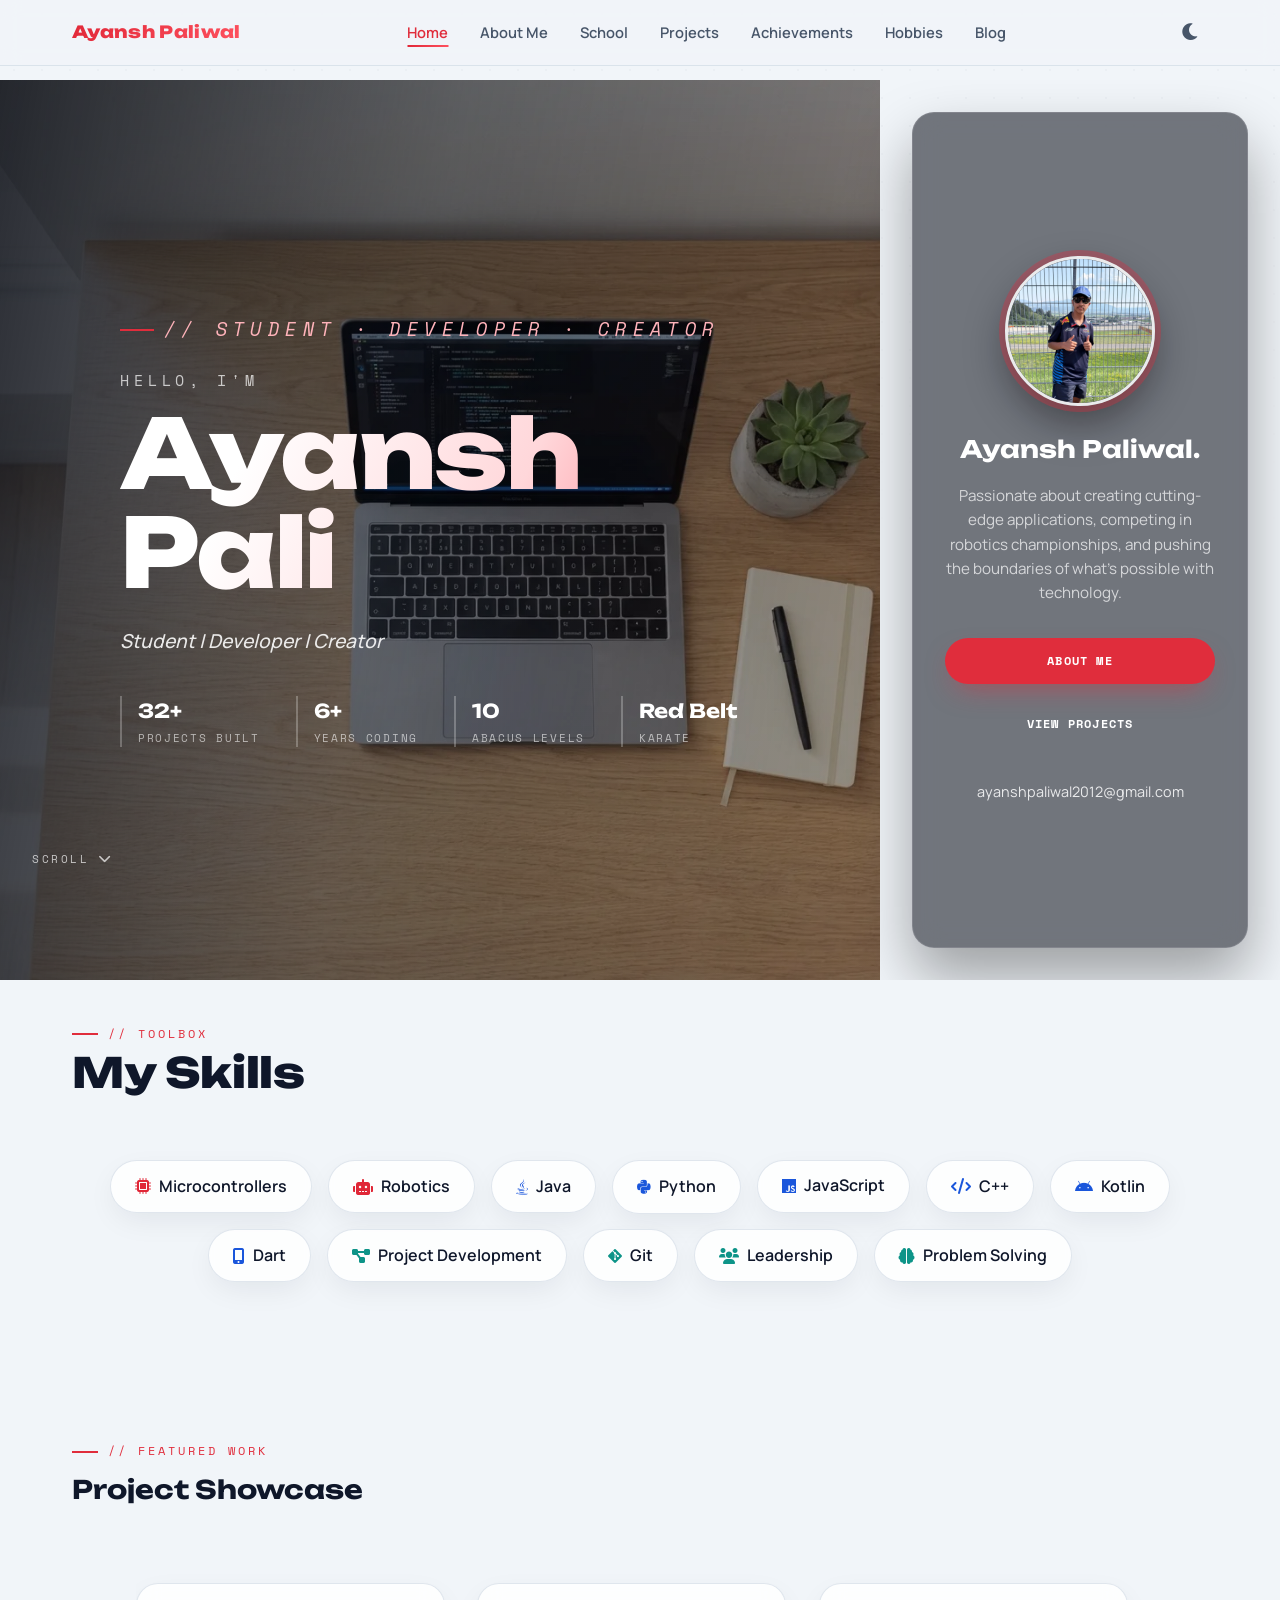
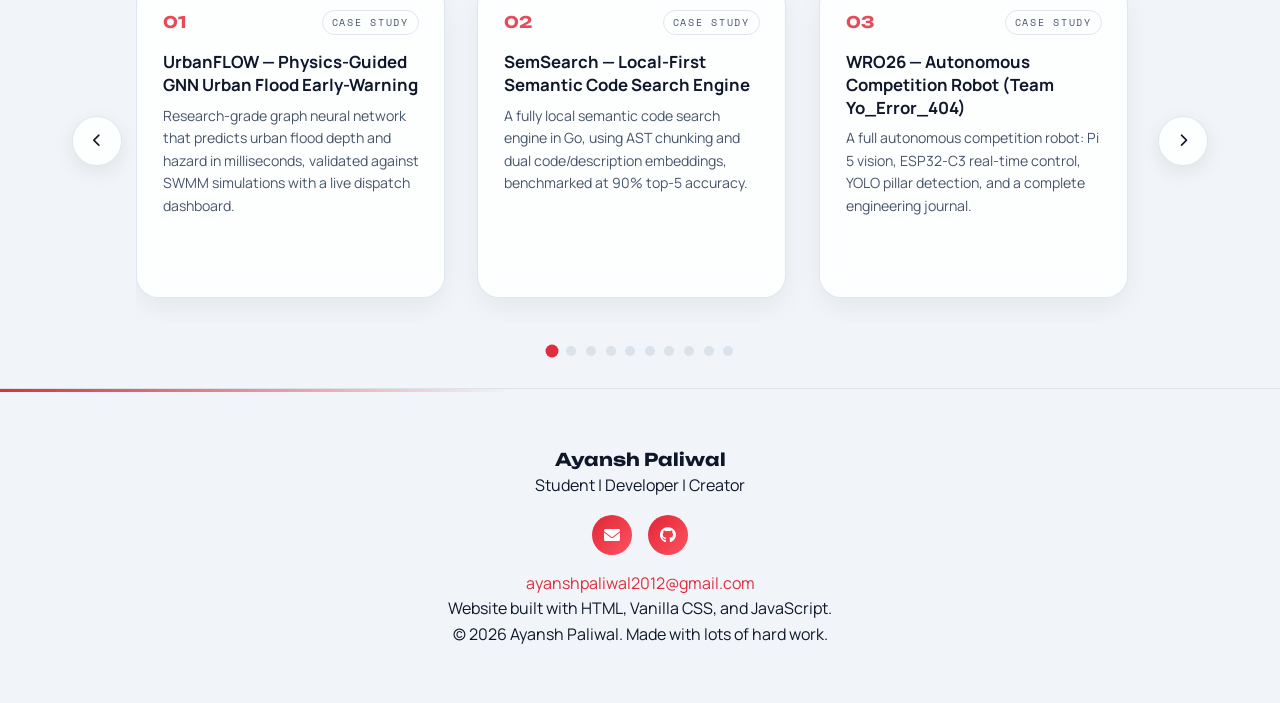
==== index.html @ d81f1e48 "Redesign UI with precision-engineering theme; add 30+ project entries with status badges" ====
<!DOCTYPE html>
<html lang="en">

<head>
    <meta charset="UTF-8">
    <meta name="viewport" content="width=device-width, initial-scale=1.0">
    <title>Ayansh Paliwal</title>
    <link rel="icon" type="image/png" href="assets/favicon.png">
    <link rel="preload" as="image" href="assets/hero_bg.webp" type="image/webp">
    <link rel="preload" as="image" href="assets/profile_picture.webp" type="image/webp">
    <link rel="preconnect" href="https://fonts.googleapis.com">
    <link rel="preconnect" href="https://fonts.gstatic.com" crossorigin>
    <link href="https://fonts.googleapis.com/css2?family=Manrope:wght@400;500;600;700;800&family=Unbounded:wght@500;600;700;800;900&family=Space+Mono:wght@400;700&display=swap" rel="stylesheet">
    <link href="https://cdnjs.cloudflare.com/ajax/libs/font-awesome/6.0.0/css/all.min.css" rel="stylesheet">
    <link rel="stylesheet" href="css/main.css">
</head>

<body data-theme="light">
    <header>
        <nav>
            <div class="logo">Ayansh Paliwal</div>
            <ul class="nav-links">
                <li><a href="#" class="nav-link active" data-section="home">Home</a></li>
                <li><a href="#" class="nav-link" data-section="about">About Me</a></li>
                <li><a href="#" class="nav-link" data-section="school">School</a></li>
                <li><a href="#" class="nav-link" data-section="projects">Projects</a></li>
                <li><a href="#" class="nav-link" data-section="achievements">Achievements</a></li>
                <li><a href="#" class="nav-link" data-section="hobbies">Hobbies</a></li>
                <li><a href="#" class="nav-link" data-section="blog">Blog</a></li>
            </ul>
            <div class="nav-controls">
                <button class="theme-toggle" aria-label="Toggle dark mode">
                    <i class="fas fa-moon"></i>
                </button>
                <button class="mobile-menu-toggle" aria-label="Toggle menu">
                    <i class="fas fa-bars"></i>
                </button>
            </div>
        </nav>
    </header>

    <main>
        <!-- Home Section -->
        <section id="home" class="section active" style="padding-top: 0; max-width: 100%; margin: 0; width: 100%;">
            <div class="hero-container">
                <div class="hero-backdrop">
                    <div class="hero-overlay"></div>
                    <div class="hero-content">
                        <p class="hero-kicker">// Student &#183; Developer &#183; Creator</p>
                        <h2>Hello, I'm</h2>
                        <h1>Ayansh Paliwal.</h1>
                        <p class="hero-tagline">Student | Developer | Creator</p>
                        <div class="hero-stats">
                            <div class="hero-stat"><span class="stat-num">32+</span><span class="stat-label">Projects Built</span></div>
                            <div class="hero-stat"><span class="stat-num">6+</span><span class="stat-label">Years Coding</span></div>
                            <div class="hero-stat"><span class="stat-num">10</span><span class="stat-label">Abacus Levels</span></div>
                            <div class="hero-stat stat-text"><span class="stat-num">Red Belt</span><span class="stat-label">Karate</span></div>
                        </div>
                    </div>
                </div>
                <div class="hero-sidebar">
                    <img src="assets/profile_picture.webp" alt="Ayansh Paliwal" class="hero-profile-img" width="300" height="300">
                    <div class="hero-name">Ayansh Paliwal.</div>
                    <div class="hero-bio">
                        Passionate about creating cutting-edge applications, competing in robotics championships, and
                        pushing the boundaries of what's possible with technology.
                    </div>

                    <div class="hero-buttons">
                        <a href="#" class="btn btn-white"
                            onclick="document.querySelector('[data-section=\'about\']').click()">About Me</a>
                        <a href="#" class="btn btn-outline"
                            onclick="document.querySelector('[data-section=\'projects\']').click()">View Projects</a>
                    </div>

                    <div class="footer-info sidebar-footer" style="margin-top: 2rem;">
                        <a href="mailto:ayanshpaliwal2012@gmail.com"
                            class="sidebar-email">ayanshpaliwal2012@gmail.com</a>
                    </div>
                </div>
                <div class="hero-scroll" aria-hidden="true">
                    <span>Scroll</span>
                    <i class="fas fa-chevron-down"></i>
                </div>
            </div>

            <!-- Skills Section (within Home) -->
            <div class="container">
                <h1 class="section-title"><span class="section-kicker">// Toolbox</span>My Skills</h1>
                <div class="skills-grid">
                    <!-- Hardware -->
                    <div class="skill-tag hardware"><i class="fas fa-microchip"></i> Microcontrollers</div>
                    <div class="skill-tag hardware"><i class="fas fa-robot"></i> Robotics</div>

                    <!-- Software -->
                    <div class="skill-tag software"><i class="fab fa-java"></i> Java</div>
                    <div class="skill-tag software"><i class="fab fa-python"></i> Python</div>
                    <div class="skill-tag software"><i class="fab fa-js"></i> JavaScript</div>
                    <div class="skill-tag software"><i class="fas fa-code"></i> C++</div>
                    <div class="skill-tag software"><i class="fab fa-android"></i> Kotlin</div>
                    <div class="skill-tag software"><i class="fas fa-mobile-alt"></i> Dart</div>

                    <!-- Logic & Tools -->
                    <div class="skill-tag logic"><i class="fas fa-project-diagram"></i> Project Development</div>
                    <div class="skill-tag logic"><i class="fab fa-git-alt"></i> Git</div>
                    <div class="skill-tag logic"><i class="fas fa-users"></i> Leadership</div>
                    <div class="skill-tag logic"><i class="fas fa-brain"></i> Problem Solving</div>
                </div>
            </div>

            <!-- Project Showcase Carousel -->
            <div class="container">
                <h2 class="showcase-heading"><span class="section-kicker">// Featured Work</span>Project Showcase</h2>
                <div class="showcase-carousel-wrapper">
                    <button class="carousel-control prev-btn" aria-label="Previous Project"><i class="fas fa-chevron-left"></i></button>
                    <div class="showcase-carousel" role="region" aria-label="Project showcase carousel">
                        <!-- Cards rendered by JavaScript -->
                    </div>
                    <button class="carousel-control next-btn" aria-label="Next Project"><i class="fas fa-chevron-right"></i></button>
                </div>
                <div class="carousel-indicators" aria-label="Carousel indicators"></div>
            </div>
        </section>

        <!-- Projects Section -->
        <section id="projects" class="section">
            <div class="container">
                <h1 class="section-title"><span class="section-kicker">03 / Portfolio</span>Projects</h1>
                <p class="section-subtitle">A deep dive into my software, hardware, and research work. I strongly
                    believe in documenting both successes and failed attempts. Status badges show exactly where each
                    project stands.</p>
                <div style="margin-bottom: 2rem; display: flex; gap: 0.75rem; flex-wrap: wrap; font-size: 0.8rem;">
                    <span class="status-badge shipped">Shipped / Complete</span>
                    <span class="status-badge competition">Competition Build</span>
                    <span class="status-badge hackathon">Hackathon Winner</span>
                    <span class="status-badge prototype">Prototype</span>
                    <span class="status-badge research">Research</span>
                    <span class="status-badge progress">In Progress</span>
                </div>

                <h2 class="subsection-title">Complete &amp; Shipped</h2>
                <div class="blog-posts project-grid" id="projects-completed">
                    <!-- Rendered by JavaScript -->
                </div>

                <h2 class="subsection-title alt">In Progress &amp; R&amp;D</h2>
                <div class="blog-posts project-grid" id="projects-inprogress">
                    <!-- Rendered by JavaScript -->
                </div>
            </div>
        </section>

        <!-- About Section -->
        <section id="about" class="section">
            <div class="container">
                <h1 class="section-title"><span class="section-kicker">01 / About Me</span>About Me</h1>
                <div class="about-content">
                    <div>
                        <img src="assets/profile_picture.webp" alt="Ayansh Paliwal" class="profile-photo" width="300" height="300">
                    </div>
                    <div class="about-text">
                        <h2>Hello, I'm Ayansh Paliwal</h2>
                        <p>I am a high schooler focused on the intersection of robotics and machine learning, with a
                            goal of contributing to open-source systems. My objective is to push the boundaries of
                            intelligent systems and build solutions that have a lasting impact.</p>
                        <br>
                        <p>My journey includes mastering all 10 levels of abacus by age 11, diving into programming in
                            multiple languages since age 10, and leading teams in competitive robotics. Beyond
                            academics, I hold a Red belt in Karate and enjoy pushing my limits in sports.</p>
                        <br>
                        <p>I believe in the power of continuous learning and enjoy sharing my knowledge with others. My
                            goal is to use technology to create meaningful solutions that can make a positive impact on
                            the world, especially in areas like education and sustainability.</p>
                        <br>
                        <h3>My Interests</h3>
                        <div class="interests">
                            <span class="interest-tag">Python & Java</span>
                            <span class="interest-tag">Mobile App Development</span>
                            <span class="interest-tag">Game Development</span>
                            <span class="interest-tag">Competitive Programming</span>
                            <span class="interest-tag">Competitive Robotics</span>
                        </div>

                        <div class="fun-fact">
                            <h4>Fun Fact</h4>
                            <p>"Code is like humor. When you have to explain it, it's bad." - This quote by Cory House
                                reminds me to write clean, self-explanatory code that speaks for itself</p>
                        </div>
                    </div>
                </div>
            </div>
        </section>

        <!-- School Section -->
        <section id="school" class="section">
            <div class="container">
                <h1 class="section-title"><span class="section-kicker">02 / Education</span>School Life &amp; Education Journey</h1>

                <div class="school-info">
                    <div class="info-card">
                        <h3>Current Education</h3>
                        <p><strong>Grade:</strong> 8th Grade</p>
                        <p><strong>School:</strong> TISB: The International School Bangalore</p>
                        <p><strong>Location:</strong> India</p>
                        <p><strong>Focus:</strong> Computer Science, Mathematics & Physics</p>
                    </div>

                    <div class="info-card">
                        <h3>Favorite Subjects</h3>
                        <div class="subjects-list">
                            <div class="subject-item">
                                <i class="fas fa-code" style="color: var(--primary-color);"></i>
                                <h4>Computer Science</h4>
                            </div>
                            <div class="subject-item">
                                <i class="fas fa-calculator" style="color: var(--primary-color);"></i>
                                <h4>Mathematics</h4>
                            </div>
                            <div class="subject-item">
                                <i class="fas fa-flask" style="color: var(--primary-color);"></i>
                                <h4>Physics</h4>
                            </div>
                        </div>
                    </div>
                </div>

                <!-- Education Timeline -->
                <div class="timeline">
                    <!-- TISB -->
                    <div class="timeline-item">
                        <div class="timeline-marker"></div>
                        <div class="timeline-content">
                            <h3>The International School Bangalore (TISB)</h3>
                            <p class="achievement-date">Grade 7 - Present</p>
                            <p>Bangalore, India</p>
                            <p>Currently pursuing middle school education with a strong focus on sciences and
                                technology. Engaging in robotics competitions and competitive programming.</p>
                        </div>
                    </div>

                    <!-- Millburn Middle School -->
                    <div class="timeline-item">
                        <div class="timeline-marker"></div>
                        <div class="timeline-content">
                            <h3>Millburn Middle School</h3>
                            <p class="achievement-date">Grade 6</p>
                            <p>Millburn, NJ, USA</p>
                            <p>Transitioned to middle school, participating in advanced math tracks and club activities.
                            </p>
                        </div>
                    </div>

                    <!-- Washington School Millburn -->
                    <div class="timeline-item">
                        <div class="timeline-marker"></div>
                        <div class="timeline-content">
                            <h3>Washington School Millburn</h3>
                            <p class="achievement-date">Grade 5</p>
                            <p>Millburn, NJ, USA</p>
                            <p>Completed elementary education with distinction.</p>
                        </div>
                    </div>

                    <!-- Wyoming School Millburn -->
                    <div class="timeline-item">
                        <div class="timeline-marker"></div>
                        <div class="timeline-content">
                            <h3>Wyoming Elementary School Millburn</h3>
                            <p class="achievement-date">Grades 3 - 4</p>
                            <p>Millburn, NJ, USA</p>
                            <p>Foundational years in the Millburn public school system.</p>
                        </div>
                    </div>

                    <!-- Manthan International School -->
                    <div class="timeline-item">
                        <div class="timeline-marker"></div>
                        <div class="timeline-content">
                            <h3>Manthan International School</h3>
                            <p class="achievement-date">Pre KG - Grade 3</p>
                            <p>Early Education</p>
                            <p>Started educational journey in an international environment, fostering early curiosity
                                and social skills.</p>
                        </div>
                    </div>
                </div>
            </div>
        </section>

        <!-- Achievements Section -->
        <section id="achievements" class="section">
            <div class="container">
                <h1 class="section-title"><span class="section-kicker">04 / Achievements</span>My Achievements</h1>

                <!-- Robotics & Engineering Category -->
                <div class="category-section">
                    <h2 class="category-title">
                        <span class="category-icon"><i class="fas fa-robot"></i></span>
                        Robotics & Engineering
                    </h2>
                    <div class="achievements-grid" id="achievements-robotics">
                        <!-- Rendered by JavaScript -->
                    </div>
                </div>

                <!-- Software & Hackathons Category -->
                <div class="category-section">
                    <h2 class="category-title">
                        <span class="category-icon"><i class="fas fa-code"></i></span>
                        Software & Hackathons
                    </h2>
                    <div class="achievements-grid" id="achievements-software">
                        <!-- Rendered by JavaScript -->
                    </div>
                </div>

                <!-- Science & Innovation Category -->
                <div class="category-section">
                    <h2 class="category-title">
                        <span class="category-icon"><i class="fas fa-lightbulb"></i></span>
                        Science & Innovation
                    </h2>
                    <div class="achievements-grid" id="achievements-science">
                        <!-- Rendered by JavaScript -->
                    </div>
                </div>

                <!-- Academic Excellence Category -->
                <div class="category-section">
                    <h2 class="category-title">
                        <span class="category-icon"><i class="fas fa-graduation-cap"></i></span>
                        Academic Excellence
                    </h2>
                    <div class="achievements-grid" id="achievements-academic">
                        <!-- Rendered by JavaScript -->
                    </div>
                </div>

                <!-- Sports Category -->
                <div class="category-section">
                    <h2 class="category-title">
                        <span class="category-icon"><i class="fas fa-medal"></i></span>
                        Sports
                    </h2>
                    <div class="achievements-grid" id="achievements-sports">
                        <!-- Rendered by JavaScript -->
                    </div>
                </div>
            </div>
        </section>

        <!-- Hobbies Section -->
        <section id="hobbies" class="section">
            <div class="container">
                <h1 class="section-title"><span class="section-kicker">05 / Hobbies</span>My Hobbies &amp; Interests</h1>
                <div class="hobbies-grid">
                    <div class="hobby-card">
                        <div class="hobby-image">
                            <i class="fas fa-robot"></i>
                        </div>
                        <div class="hobby-content">
                            <h3>Robotics & Arduino</h3>
                            <p>I started tinkering with robots early on — from basic VEX bots to advanced custom
                                designs. Representing Robot Revolution at the state level was a proud moment for me. I
                                taught myself Arduino through YouTube, building cool, functional projects that solved
                                real problems.</p>
                        </div>
                    </div>

                    <div class="hobby-card">
                        <div class="hobby-image">
                            <i class="fas fa-code"></i>
                        </div>
                        <div class="hobby-content">
                            <h3>Programming</h3>
                            <p>I started coding at age 10, diving into Python, and JavaScript. Since then, I have
                                expanded my knowlange to learning kotlin and dart for app development, C++ for game
                                development. I also taught myself the Arduino Programming Language. I love how coding
                                turns ideas into real tools and games, and it's my favorite way to solve problems
                                creatively.</p>
                        </div>
                    </div>

                    <div class="hobby-card">
                        <div class="hobby-image">
                            <i class="fas fa-fist-raised"></i>
                        </div>
                        <div class="hobby-content">
                            <h3>Martial Arts</h3>
                            <p>I trained in Karate at Moo Duk Kwan and earned my red belt after more than 2 years of
                                consistent effort. I've competed and won at multiple regional tournaments — it's taught
                                me resilience, focus, and confidence.</p>
                        </div>
                    </div>

                    <div class="hobby-card">
                        <div class="hobby-image">
                            <i class="fas fa-running"></i>
                        </div>
                        <div class="hobby-content">
                            <h3>Sports & Athletics</h3>
                            <p>Sports have always been a big part of my life. From roller skating and competitive
                                swimming to soccer, I've trained and competed since I was 7. I've earned medals at zonal
                                and state levels, and I enjoy pushing my physical limits.</p>
                        </div>
                    </div>

                    <div class="hobby-card">
                        <div class="hobby-image">
                            <i class="fas fa-calculator"></i>
                        </div>
                        <div class="hobby-content">
                            <h3>Mental Mathematics</h3>
                            <p>I completed all 10 levels of abacus training, and it unlocked crazy-fast mental math
                                skills. I love working with numbers and solving puzzles using patterns — it's like
                                mental gymnastics for me.</p>
                        </div>
                    </div>
                </div>
            </div>
        </section>

        <!-- Blog Section -->
        <section id="blog" class="section">
            <div class="container">
                <h1 class="section-title"><span class="section-kicker">06 / Blog</span>My Blog</h1>
                <div class="blog-posts" id="blog-posts">
                    <!-- Rendered by JavaScript -->
                </div>
            </div>
        </section>

        <!-- Blog Popup (Fullscreen) -->
        <div id="blog-popup" class="popup" role="dialog" aria-modal="true" aria-labelledby="popup-title">
            <div class="popup-content">
                <button class="close-btn" onclick="closePopup('blog-popup')" aria-label="Close popup">&times;</button>
                <h2 id="popup-title"></h2>
                <div class="popup-meta" id="popup-meta"></div>
                <div class="popup-body" id="popup-body"></div>
            </div>
        </div>

        <!-- Custom Cursor HTML elements -->
        <div class="custom-cursor-dot" aria-hidden="true"></div>
        <div class="custom-cursor-outline" aria-hidden="true"></div>
    </main>

    <footer>
        <div class="footer-content">
            <h3>Ayansh Paliwal</h3>
            <p>Student | Developer | Creator</p>

            <div class="social-links">
                <a href="mailto:ayanshpaliwal2012@gmail.com" aria-label="Email">
                    <i class="fas fa-envelope"></i>
                </a>
                <a href="https://github.com/BMWareSPEEDY" target="_blank" aria-label="GitHub">
                    <i class="fab fa-github"></i>
                </a>
            </div>

            <div class="footer-info">
                <p><a href="mailto:ayanshpaliwal2012@gmail.com">ayanshpaliwal2012@gmail.com</a></p>
                <p>Website built with HTML, Vanilla CSS, and JavaScript.</p>
                <p>&copy; 2026 Ayansh Paliwal. Made with lots of hard work.</p>
            </div>
        </div>
    </footer>

    <!-- Load JavaScript modules -->
    <script type="module" src="js/main.js"></script>
</body>

</html>
---- css/main.css ----
/* ==========================================================================
   Ayansh Paliwal Portfolio - Main Stylesheet
   ========================================================================== */

/* ==========================================================================
   CSS Custom Properties (Design Tokens)
   ========================================================================== */
:root {
  /* Modern, refined palette */
  --primary-color: #e02737;
  --primary-rgb: 224, 39, 55;
  /* Softer, modern red */
  --secondary-color: #475569;
  --secondary-rgb: 71, 85, 105;
  /* Muted, professional accent */
  --accent-color: #cbd5e1;
  --accent-rgb: 203, 213, 225;
  /* Skill groups color codes (Light Mode - high contrast) */
  --hardware-rgb: 224, 39, 55;
  --software-rgb: 26, 86, 219;
  --logic-rgb: 13, 148, 136;
  /* Text & backgrounds */
  --text-primary: #0f172a;
  --text-secondary: #475569;
  --bg-primary: #f1f5f9;
  --bg-secondary: rgba(255, 255, 255, 0.85);
  /* Borders & Shadows */
  --border-color: rgba(203, 213, 225, 0.6);
  --shadow: 0 10px 30px -5px rgba(15, 23, 42, 0.08);
  --glass-shadow: 0 8px 32px 0 rgba(15, 23, 42, 0.05);
  --gradient: linear-gradient(135deg, #e02737 0%, #ff5260 100%);
}

[data-theme="dark"] {
  --text-primary: #f8fafc;
  --text-secondary: #94a3b8;
  --bg-primary: #0b0f19; /* Midnight Blue */
  --bg-secondary: rgba(17, 24, 39, 0.7); /* Navy glass */
  --border-color: rgba(148, 163, 184, 0.12);
  --shadow: 0 10px 30px -5px rgba(0, 0, 0, 0.4);
  /* Skill groups color codes (Dark Mode - bright neon glows) */
  --hardware-rgb: 248, 113, 113;
  --software-rgb: 56, 189, 248;
  --logic-rgb: 45, 212, 191;
}

/* ==========================================================================
   Reset & Base
   ========================================================================== */
* {
  margin: 0;
  padding: 0;
  box-sizing: border-box;
}

body {
  font-family: 'Inter', sans-serif;
  line-height: 1.6;
  color: var(--text-primary);
  background-color: var(--bg-primary);
  transition: all 0.3s ease;
}

/* ==========================================================================
   Header & Navigation
   ========================================================================== */
header {
  background: var(--bg-primary);
  backdrop-filter: blur(10px);
  border-bottom: 1px solid var(--border-color);
  position: fixed;
  top: 0;
  width: 100%;
  z-index: 1000;
  transition: all 0.3s ease;
}

nav {
  max-width: 1200px;
  margin: 0 auto;
  padding: 1rem 2rem;
  display: flex;
  justify-content: space-between;
  align-items: center;
}

.logo {
  font-size: 1.5rem;
  font-weight: 700;
  background: var(--gradient);
  -webkit-background-clip: text;
  -webkit-text-fill-color: transparent;
  background-clip: text;
}

.nav-links {
  display: flex;
  list-style: none;
  gap: 2rem;
}

.nav-links a {
  text-decoration: none;
  color: var(--text-secondary);
  font-weight: 500;
  transition: color 0.3s ease;
  position: relative;
}

.nav-links a:hover,
.nav-links a.active {
  color: var(--primary-color);
}

.nav-links a::after {
  content: '';
  position: absolute;
  bottom: -5px;
  left: 50%;
  width: 0;
  height: 2px;
  background: var(--gradient);
  transform: translateX(-50%);
  transition: width 0.3s cubic-bezier(0.25, 1, 0.5, 1);
}

.nav-links a:hover::after,
.nav-links a.active::after {
  width: 100%;
}

.nav-controls {
  display: flex;
  align-items: center;
  gap: 1rem;
}

.theme-toggle {
  background: none;
  border: none;
  color: var(--text-secondary);
  font-size: 1.2rem;
  cursor: pointer;
  padding: 0.5rem;
  border-radius: 50%;
  transition: all 0.3s ease;
}

.theme-toggle:hover {
  background: var(--bg-secondary);
  color: var(--primary-color);
}

.mobile-menu-toggle {
  display: none;
  background: none;
  border: none;
  color: var(--text-primary);
  font-size: 1.5rem;
  cursor: pointer;
}

/* ==========================================================================
   Main Content
   ========================================================================== */
main {
  margin-top: 80px;
  min-height: calc(100vh - 160px);
}

.section {
  display: none;
}

.section.active {
  display: block;
}

.container {
  max-width: 1200px;
  margin: 0 auto;
  padding: 2rem;
}

/* ==========================================================================
   Home Section - Hero
   ========================================================================== */
.hero-container {
  display: grid;
  grid-template-columns: 1fr 400px;
  min-height: 100vh;
  overflow: hidden;
  margin-bottom: 0;
}

.hero-backdrop {
  position: relative;
  background: url('../assets/hero_bg.webp') no-repeat center center/cover;
  display: flex;
  align-items: center;
  justify-content: center;
  padding: 4rem;
}

.hero-overlay {
  position: absolute;
  top: 0;
  left: 0;
  width: 100%;
  height: 100%;
  background: rgba(0, 0, 0, 0.4);
  z-index: 1;
}

.hero-content {
  position: relative;
  z-index: 2;
  color: white;
  max-width: 600px;
}

.hero-content h2 {
  font-size: 1.5rem;
  letter-spacing: 3px;
  text-transform: uppercase;
  font-weight: 300;
  margin-bottom: 1rem;
}

.hero-content h1 {
  font-size: 4.5rem;
  font-weight: 700;
  line-height: 1.1;
  margin-bottom: 1rem;
}

.hero-content p {
  font-size: 1.2rem;
  font-style: italic;
  opacity: 0.9;
}

.hero-sidebar {
  background: var(--bg-secondary);
  backdrop-filter: blur(15px);
  -webkit-backdrop-filter: blur(15px);
  display: flex;
  flex-direction: column;
  align-items: center;
  justify-content: center;
  padding: 3rem 2rem;
  text-align: center;
  color: var(--text-primary);
  position: relative;
  border-left: 1px solid var(--border-color);
}

.hero-profile-img {
  width: 180px;
  height: 180px;
  border-radius: 50%;
  object-fit: cover;
  border: 4px solid var(--primary-color);
  margin-bottom: 2rem;
  box-shadow: 0 10px 25px rgba(0, 0, 0, 0.1);
}

.sidebar-email {
  color: var(--text-primary);
  text-decoration: underline;
  font-size: 0.9rem;
  transition: color 0.3s ease;
}

.sidebar-email:hover {
  color: var(--primary-color);
}

.hero-name {
  font-size: 2rem;
  font-weight: 700;
  margin-bottom: 1rem;
}

.hero-bio {
  font-size: 0.95rem;
  line-height: 1.6;
  margin-bottom: 2rem;
  opacity: 0.9;
}

.hero-buttons {
  display: flex;
  flex-direction: column;
  gap: 1rem;
  width: 100%;
}

.btn {
  display: inline-block;
  padding: 0.8rem 2rem;
  border-radius: 5px;
  text-decoration: none;
  font-weight: 600;
  transition: all 0.3s ease;
  text-align: center;
  cursor: pointer;
  border: none;
  font-size: 1rem;
}

.btn-white {
  background: var(--primary-color);
  color: white;
}

.btn-white:hover {
  opacity: 0.9;
  transform: translateY(-2px);
  box-shadow: 0 5px 15px rgba(0, 0, 0, 0.1);
}

.btn-outline {
  border: 2px solid var(--primary-color);
  color: var(--primary-color);
  background: transparent;
}

.btn-outline:hover {
  background: var(--primary-color);
  color: white;
  transform: translateY(-2px);
}

/* Skills Section (in Home) */
.skills-grid {
  display: flex;
  flex-wrap: wrap;
  gap: 1rem;
  justify-content: center;
  padding: 2rem 0;
}

.skill-tag {
  background: var(--bg-secondary);
  backdrop-filter: blur(5px);
  padding: 0.8rem 1.5rem;
  border-radius: 30px;
  font-weight: 600;
  color: var(--text-primary);
  border: 1px solid var(--border-color);
  transition: all 0.3s ease, transform 0.3s cubic-bezier(0.25, 1, 0.5, 1), box-shadow 0.3s cubic-bezier(0.25, 1, 0.5, 1);
  box-shadow: var(--shadow);
  display: flex;
  align-items: center;
  gap: 0.5rem;
  --tag-rgb: var(--software-rgb);
}

.skill-tag.hardware {
  --tag-rgb: var(--hardware-rgb);
}

.skill-tag.software {
  --tag-rgb: var(--software-rgb);
}

.skill-tag.logic {
  --tag-rgb: var(--logic-rgb);
}

.skill-tag:hover {
  transform: translateY(-5px);
  border-color: rgb(var(--tag-rgb));
  color: rgb(var(--tag-rgb));
  box-shadow: 0 5px 15px rgba(var(--tag-rgb), 0.25);
}

.skill-tag i {
  color: rgb(var(--tag-rgb));
  transition: color 0.3s ease;
}

/* Mobile Responsive Adjustments */
@media (max-width: 900px) {
  .hero-container {
    grid-template-columns: 1fr;
    min-height: auto;
  }

  .hero-backdrop {
    padding: 4rem 2rem;
    text-align: center;
  }

  .hero-content h1 {
    font-size: 3rem;
  }
}

.welcome-intro {
  background: var(--bg-secondary);
  padding: 4rem 2rem;
  text-align: center;
  border-radius: 20px;
  margin-bottom: 4rem;
}

.welcome-intro h2 {
  font-size: 2rem;
  margin-bottom: 1rem;
  color: var(--text-primary);
}

.featured-posts {
  display: grid;
  grid-template-columns: repeat(auto-fit, minmax(300px, 1fr));
  gap: 2rem;
  margin-top: 3rem;
}

.post-card {
  background: var(--bg-secondary);
  backdrop-filter: blur(12px);
  -webkit-backdrop-filter: blur(12px);
  border-radius: 15px;
  padding: 2rem;
  box-shadow: var(--shadow);
  border: 1px solid var(--border-color);
  transition: transform 0.3s ease, box-shadow 0.3s ease;
}

.post-card:hover {
  transform: translateY(-5px);
  box-shadow: 0 10px 25px rgba(0, 0, 0, 0.15);
}

.post-card h3 {
  color: var(--primary-color);
  margin-bottom: 1rem;
}

/* ==========================================================================
   About Section
   ========================================================================== */
.about-content {
  display: grid;
  grid-template-columns: 300px 1fr;
  gap: 3rem;
  margin-top: 2rem;
}

.profile-photo {
  width: 250px;
  height: 250px;
  border-radius: 50%;
  object-fit: cover;
  box-shadow: var(--shadow);
  border: 5px solid var(--primary-color);
}

.about-text h2 {
  color: var(--primary-color);
  margin-bottom: 1rem;
}

.interests {
  display: flex;
  flex-wrap: wrap;
  gap: 0.5rem;
  margin-top: 1rem;
}

.interest-tag {
  background: var(--gradient);
  color: white;
  padding: 0.3rem 0.8rem;
  border-radius: 20px;
  font-size: 0.9rem;
}

.fun-fact {
  background: var(--bg-secondary);
  padding: 1.5rem;
  border-radius: 10px;
  margin-top: 2rem;
  border-left: 4px solid var(--primary-color);
}

/* ==========================================================================
   School Section
   ========================================================================== */
.school-info {
  display: grid;
  grid-template-columns: repeat(auto-fit, minmax(300px, 1fr));
  gap: 2rem;
  margin-top: 2rem;
}

.info-card {
  background: var(--bg-secondary);
  backdrop-filter: blur(12px);
  -webkit-backdrop-filter: blur(12px);
  padding: 2rem;
  border-radius: 15px;
  border: 1px solid var(--border-color);
  box-shadow: var(--shadow);
}

.info-card h3 {
  color: var(--primary-color);
  margin-bottom: 1rem;
}

.subjects-list {
  display: grid;
  grid-template-columns: repeat(auto-fit, minmax(150px, 1fr));
  gap: 1rem;
  margin-top: 1rem;
}

.subject-item {
  background: var(--bg-primary);
  padding: 1rem;
  border-radius: 10px;
  text-align: center;
  border: 1px solid var(--border-color);
}

/* ==========================================================================
   Achievements Section
   ========================================================================== */
.timeline {
  position: relative;
  margin-top: 2rem;
}

.timeline::before {
  content: '';
  position: absolute;
  left: 50%;
  top: 0;
  bottom: 0;
  width: 2px;
  background: var(--gradient);
  transform: translateX(-50%);
}

.timeline-item {
  position: relative;
  margin-bottom: 3rem;
}

.timeline-item:nth-child(odd) .timeline-content {
  margin-right: calc(50% + 30px);
}

.timeline-item:nth-child(even) .timeline-content {
  margin-left: calc(50% + 30px);
}

.timeline-content {
  background: var(--bg-secondary);
  backdrop-filter: blur(12px);
  -webkit-backdrop-filter: blur(12px);
  padding: 2rem;
  border-radius: 15px;
  border: 1px solid var(--border-color);
  position: relative;
  box-shadow: var(--shadow);
}

.timeline-marker {
  position: absolute;
  left: 50%;
  top: 2rem;
  width: 20px;
  height: 20px;
  background: var(--primary-color);
  border-radius: 50%;
  transform: translateX(-50%);
  border: 4px solid var(--bg-primary);
}

/* ==========================================================================
   Hobbies Section
   ========================================================================== */
.hobbies-grid {
  display: grid;
  grid-template-columns: repeat(auto-fit, minmax(300px, 1fr));
  gap: 2rem;
  margin-top: 2rem;
}

.hobby-card {
  background: var(--bg-secondary);
  border-radius: 15px;
  overflow: hidden;
  border: 1px solid var(--border-color);
  transition: transform 0.3s ease;
}

.hobby-card:hover {
  transform: scale(1.02);
}

.hobby-image {
  width: 100%;
  height: 200px;
  background: var(--gradient);
  display: flex;
  align-items: center;
  justify-content: center;
  font-size: 3rem;
  color: white;
}

.hobby-content {
  padding: 1.5rem;
}

.hobby-content h3 {
  color: var(--primary-color);
  margin-bottom: 1rem;
}

/* ==========================================================================
   Blog Section
   ========================================================================== */
.blog-posts {
  display: grid;
  gap: 2rem;
  margin-top: 2rem;
}

.blog-post {
  background: var(--bg-secondary);
  padding: 2rem;
  border-radius: 15px;
  border: 1px solid var(--border-color);
}

.blog-post h3 {
  color: var(--primary-color);
  margin-bottom: 0.5rem;
}

.blog-meta {
  color: var(--text-secondary);
  font-size: 0.9rem;
  margin-bottom: 1rem;
}

/* ==========================================================================
   Footer
   ========================================================================== */
footer {
  background: var(--bg-secondary);
  padding: 3rem 0;
  text-align: center;
  border-top: 1px solid var(--border-color);
}

.footer-content {
  max-width: 1200px;
  margin: 0 auto;
  padding: 0 2rem;
}

.social-links {
  display: flex;
  justify-content: center;
  gap: 1rem;
  margin: 1rem 0;
}

.social-links a {
  display: inline-flex;
  align-items: center;
  justify-content: center;
  width: 40px;
  height: 40px;
  background: var(--gradient);
  color: white;
  border-radius: 50%;
  text-decoration: none;
  transition: transform 0.3s ease;
}

.social-links a:hover {
  transform: scale(1.1);
}

.footer-info {
  margin-top: 1rem;
}

.footer-info a {
  color: var(--primary-color);
  text-decoration: none;
}

/* ==========================================================================
   Scroll-Driven Section Reveal (Fade-in & Slide-up)
   ========================================================================== */
.reveal-on-scroll {
  opacity: 0;
  transform: translateY(30px);
  transition: opacity 0.8s cubic-bezier(0.25, 1, 0.5, 1), transform 0.8s cubic-bezier(0.25, 1, 0.5, 1);
  will-change: transform, opacity;
}

.reveal-on-scroll.reveal-active {
  opacity: 1;
  transform: translateY(0);
}

/* ==========================================================================
   Glassmorphic Glow & Spotlight Mouse Tracker
   ========================================================================== */
.post-card,
.hobby-card,
.achievement-card,
.blog-post {
  position: relative;
  overflow: hidden;
  background: var(--bg-secondary);
}

.post-card::before,
.hobby-card::before,
.achievement-card::before,
.blog-post::before {
  content: '';
  position: absolute;
  top: 0;
  left: 0;
  right: 0;
  bottom: 0;
  border-radius: inherit;
  background: radial-gradient(
    350px circle at var(--mouse-x, 0px) var(--mouse-y, 0px),
    rgba(var(--primary-rgb), 0.08),
    transparent 60%
  );
  opacity: 0;
  transition: opacity 0.5s ease;
  pointer-events: none;
  z-index: 1;
}

.post-card:hover::before,
.hobby-card:hover::before,
.achievement-card:hover::before,
.blog-post:hover::before {
  opacity: 1;
}

.post-card > *,
.hobby-card > *,
.achievement-card > *,
.blog-post > * {
  position: relative;
  z-index: 2;
}

/* Dual-background trick for gradient borders on hover */
.post-card:hover,
.hobby-card:hover,
.blog-post:hover {
  border-color: transparent;
  background:
    linear-gradient(var(--bg-secondary), var(--bg-secondary)) padding-box,
    radial-gradient(350px circle at var(--mouse-x, 0px) var(--mouse-y, 0px), rgba(var(--primary-rgb), 0.45), transparent 60%) border-box;
}

.achievement-card:hover {
  border-top-color: transparent;
  border-right-color: transparent;
  border-bottom-color: transparent;
  background:
    linear-gradient(var(--bg-secondary), var(--bg-secondary)) padding-box,
    radial-gradient(350px circle at var(--mouse-x, 0px) var(--mouse-y, 0px), rgba(var(--primary-rgb), 0.45), transparent 60%) border-box;
}

/* ==========================================================================
   Animations
   ========================================================================== */
@keyframes fadeInUp {
  from {
    opacity: 0;
    transform: translateY(30px);
  }
  to {
    opacity: 1;
    transform: translateY(0);
  }
}

@keyframes fadeIn {
  from { opacity: 0; }
  to { opacity: 1; }
}

@keyframes slideInLeft {
  from {
    opacity: 0;
    transform: translateX(-30px);
  }
  to {
    opacity: 1;
    transform: translateX(0);
  }
}

@keyframes slideInRight {
  from {
    opacity: 0;
    transform: translateX(30px);
  }
  to {
    opacity: 1;
    transform: translateX(0);
  }
}

@keyframes scaleIn {
  from {
    opacity: 0;
    transform: scale(0.9);
  }
  to {
    opacity: 1;
    transform: scale(1);
  }
}

/* Scroll-triggered animations */
.animate-on-scroll {
  opacity: 0;
  transform: translateY(30px);
  transition: opacity 0.6s ease, transform 0.6s ease;
}

.animate-on-scroll.animated {
  opacity: 1;
  transform: translateY(0);
}

/* Section entrance animations */
.section {
  animation: fadeIn 0.5s ease;
}

/* Hero content animations */
.hero-content h2 {
  animation: slideInLeft 0.8s ease;
}

.hero-content h1 {
  animation: slideInLeft 1s ease 0.2s both;
}

.hero-content p {
  animation: slideInLeft 1.2s ease 0.4s both;
}

.hero-sidebar {
  animation: slideInRight 1s ease 0.3s both;
}

/* Skill tag scroll-triggered stagger entry */
.skills-grid .skill-tag {
  opacity: 0;
  transform: scale(0.9);
  transition: opacity 0.5s cubic-bezier(0.25, 1, 0.5, 1), transform 0.5s cubic-bezier(0.25, 1, 0.5, 1);
}

.skills-grid.animate .skill-tag {
  opacity: 1;
  transform: scale(1);
}

.skills-grid.animate .skill-tag:nth-child(1) { transition-delay: 0.05s; }
.skills-grid.animate .skill-tag:nth-child(2) { transition-delay: 0.1s; }
.skills-grid.animate .skill-tag:nth-child(3) { transition-delay: 0.15s; }
.skills-grid.animate .skill-tag:nth-child(4) { transition-delay: 0.2s; }
.skills-grid.animate .skill-tag:nth-child(5) { transition-delay: 0.25s; }
.skills-grid.animate .skill-tag:nth-child(6) { transition-delay: 0.30s; }
.skills-grid.animate .skill-tag:nth-child(7) { transition-delay: 0.35s; }
.skills-grid.animate .skill-tag:nth-child(8) { transition-delay: 0.40s; }
.skills-grid.animate .skill-tag:nth-child(9) { transition-delay: 0.45s; }
.skills-grid.animate .skill-tag:nth-child(10) { transition-delay: 0.50s; }
.skills-grid.animate .skill-tag:nth-child(11) { transition-delay: 0.55s; }
.skills-grid.animate .skill-tag:nth-child(12) { transition-delay: 0.60s; }

/* Card hover enhancements */
.post-card,
.hobby-card,
.achievement-card {
  transition: all 0.4s cubic-bezier(0.4, 0, 0.2, 1);
}

.post-card:hover,
.achievement-card:hover {
  transform: translateY(-8px) scale(1.02);
  box-shadow: 0 20px 40px rgba(0, 0, 0, 0.15);
}

.hobby-card:hover {
  transform: scale(1.05);
  box-shadow: 0 15px 35px rgba(0, 0, 0, 0.2);
}

/* Timeline item animations */
.timeline-item {
  opacity: 0;
  animation: fadeInUp 0.8s ease forwards;
}

.timeline-item:nth-child(1) { animation-delay: 0.1s; }
.timeline-item:nth-child(2) { animation-delay: 0.2s; }
.timeline-item:nth-child(3) { animation-delay: 0.3s; }
.timeline-item:nth-child(4) { animation-delay: 0.4s; }
.timeline-item:nth-child(5) { animation-delay: 0.5s; }
.timeline-item:nth-child(6) { animation-delay: 0.6s; }

/* Navigation link hover effect */
.nav-links a {
  transition: all 0.3s cubic-bezier(0.4, 0, 0.2, 1);
}

.nav-links a:hover {
  transform: translateY(-2px);
}

/* Button animations */
.btn {
  transition: all 0.3s cubic-bezier(0.4, 0, 0.2, 1);
}

.btn:active {
  transform: scale(0.95);
}

/* Popup entrance - handled via transitions on the active class */

/* ==========================================================================
   Responsive Design
   ========================================================================== */
@media (max-width: 768px) {
  .nav-links {
    display: none;
    position: absolute;
    top: 100%;
    left: 0;
    width: 100%;
    background: var(--bg-primary);
    flex-direction: column;
    padding: 1rem;
    border-top: 1px solid var(--border-color);
    box-shadow: var(--shadow);
  }

  .nav-links.active {
    display: flex;
  }

  .mobile-menu-toggle {
    display: block;
  }

  .hero h1 {
    font-size: 2rem;
  }

  .about-content {
    grid-template-columns: 1fr;
    text-align: center;
  }

  .timeline::before {
    left: 20px;
  }

  .timeline-item:nth-child(odd) .timeline-content,
  .timeline-item:nth-child(even) .timeline-content {
    margin-left: 50px;
    margin-right: 0;
  }

  .timeline-marker {
    left: 20px;
  }

  .container {
    padding: 1rem;
  }
}

.category-section {
  margin-bottom: 3rem;
  background: linear-gradient(135deg, #f8f9fa 0%, #e9ecef 100%);
  border-radius: 15px;
  padding: 2rem;
  box-shadow: 0 4px 15px rgba(0, 0, 0, 0.1);
}

[data-theme="dark"] .category-section {
  background: var(--bg-primary);
  box-shadow: none;
  border: 1px solid var(--border-color);
}

.category-title {
  display: flex;
  align-items: center;
  font-size: 1.8rem;
  font-weight: bold;
  margin-bottom: 1.5rem;
  color: var(--text-primary);
  border-bottom: 3px solid #3498db;
  padding-bottom: 0.5rem;
}

.category-icon {
  font-size: 2rem;
  margin-right: 0.75rem;
}

.achievements-grid {
  display: grid;
  grid-template-columns: repeat(auto-fit, minmax(350px, 1fr));
  gap: 1.5rem;
}

.achievement-card {
  background: var(--bg-secondary);
  backdrop-filter: blur(12px);
  -webkit-backdrop-filter: blur(12px);
  border-radius: 12px;
  padding: 1.5rem;
  box-shadow: var(--shadow);
  transition: transform 0.3s ease, box-shadow 0.3s ease;
  border: 1px solid var(--border-color);
  border-left: 4px solid #3498db;
  cursor: pointer;
}

.achievement-card:hover {
  transform: translateY(-5px);
  box-shadow: 0 8px 25px rgba(0, 0, 0, 0.15);
}

.achievement-card h3 {
  color: var(--primary-color);
  font-size: 1.3rem;
  margin-bottom: 0.5rem;
  font-weight: 600;
}

.achievement-date {
  color: var(--text-secondary);
  font-weight: 600;
  font-size: 0.9rem;
  margin-bottom: 0.75rem;
  text-transform: uppercase;
  letter-spacing: 0.5px;
}

.achievement-card p:last-child {
  color: var(--text-primary);
  line-height: 1.6;
  margin: 0;
  opacity: 0.9;
}

/* Responsive Design */
@media (max-width: 768px) {
  .achievements-grid {
    grid-template-columns: 1fr;
  }

  .category-section {
    padding: 1.5rem;
    margin-bottom: 2rem;
  }

  .category-title {
    font-size: 1.5rem;
  }

  .achievement-card {
    padding: 1.25rem;
  }
}

/* Add some color variations for different categories */
.category-section:nth-child(2) .achievement-card {
  border-left-color: #e74c3c;
}

.category-section:nth-child(3) .achievement-card {
  border-left-color: #27ae60;
}

.category-section:nth-child(4) .achievement-card {
  border-left-color: #f39c12;
}

.category-section:nth-child(5) .achievement-card {
  border-left-color: #9b59b6;
}

/* ==========================================================================
   Popup Styles (Blog)
   ========================================================================== */
.scaled-blog-image {
  max-width: 100%;
  height: auto;
  width: 300px;
  border-radius: 10px;
}

.blog-post {
  background: var(--bg-secondary);
  padding: 1.5rem;
  border-radius: 12px;
  margin-bottom: 2rem;
  transition: transform 0.3s ease;
  cursor: pointer;
}

.blog-post:hover {
  transform: scale(1.02);
}

.blog-post img {
  width: 100%;
  border-radius: 10px;
  margin-bottom: 1rem;
}

.popup {
  display: flex;
  position: fixed;
  top: 0;
  left: 0;
  width: 100vw;
  height: 100vh;
  background: rgba(0, 0, 0, 0.4);
  backdrop-filter: blur(0px);
  -webkit-backdrop-filter: blur(0px);
  z-index: 9999;
  justify-content: center;
  align-items: center;
  opacity: 0;
  pointer-events: none;
  transition: opacity 0.4s ease, backdrop-filter 0.4s ease, -webkit-backdrop-filter 0.4s ease;
}

.popup.active {
  opacity: 1;
  pointer-events: auto;
  backdrop-filter: blur(12px);
  -webkit-backdrop-filter: blur(12px);
}

.popup-content {
  background: var(--bg-primary);
  color: var(--text-primary);
  width: 90%;
  max-width: 900px;
  max-height: 90vh;
  overflow-y: auto;
  border-radius: 20px;
  padding: 2rem;
  position: relative;
  box-shadow: var(--shadow);
  transform: scale(0.95);
  opacity: 0;
  transition: transform 0.4s cubic-bezier(0.16, 1, 0.3, 1), opacity 0.4s ease;
}

.popup.active .popup-content {
  transform: scale(1);
  opacity: 1;
}

.popup-content h2 {
  font-size: 2rem;
  margin-bottom: 1rem;
}

.popup-meta {
  font-size: 0.9rem;
  color: var(--text-secondary);
  margin-bottom: 1rem;
}

.popup-body p,
.popup-body img {
  margin-bottom: 1rem;
  line-height: 1.8;
}

.popup-body img {
  max-width: 100%;
  border-radius: 10px;
}

.close-btn {
  position: absolute;
  top: 20px;
  right: 20px;
  background: none;
  border: none;
  font-size: 1.5rem;
  color: var(--text-secondary);
  cursor: pointer;
}

@keyframes fadeIn {
  from { opacity: 0; }
  to { opacity: 1; }
}

@keyframes slideUp {
  from {
    transform: translateY(50px);
    opacity: 0;
  }
  to {
    transform: translateY(0);
    opacity: 1;
  }
}

/* ==========================================================================
   Project Showcase Carousel Styles
   ========================================================================== */
.showcase-carousel-wrapper {
  position: relative;
  display: flex;
  align-items: center;
  margin-top: 3rem;
  width: 100%;
  padding: 0 4rem;
}

.showcase-carousel {
  display: flex;
  flex-wrap: nowrap;
  align-items: stretch;
  gap: 2rem;
  overflow-x: auto;
  scroll-behavior: smooth;
  scrollbar-width: none;
  padding: 1.5rem 0.5rem;
  width: 100%;
  scroll-snap-type: x mandatory;
}

.showcase-carousel::-webkit-scrollbar {
  display: none;
}

.showcase-carousel .post-card {
  flex: 0 0 calc((100% - 4rem) / 3);
  scroll-snap-align: start;
  max-width: calc((100% - 4rem) / 3);
  margin: 0;
  flex-shrink: 0;
}

@media (max-width: 1024px) {
  .showcase-carousel .post-card {
    flex: 0 0 calc((100% - 2rem) / 2);
    max-width: calc((100% - 2rem) / 2);
  }
}

@media (max-width: 768px) {
  .showcase-carousel .post-card {
    flex: 0 0 100%;
    max-width: 100%;
  }
  .showcase-carousel-wrapper {
    padding: 0;
  }
}

/* Carousel Navigation Controls */
.carousel-control {
  position: absolute;
  top: 50%;
  transform: translateY(-50%);
  width: 50px;
  height: 50px;
  border-radius: 50%;
  background: var(--bg-secondary);
  border: 1px solid var(--border-color);
  box-shadow: 0 6px 20px rgba(0, 0, 0, 0.08);
  color: var(--text-primary);
  display: flex;
  align-items: center;
  justify-content: center;
  cursor: pointer;
  z-index: 10;
  transition: background 0.3s, border-color 0.3s, transform 0.3s, color 0.3s;
}

.carousel-control:hover {
  background: var(--primary-color);
  color: #fff;
  border-color: var(--primary-color);
  transform: translateY(-50%) scale(1.05);
}

.prev-btn { left: 0; }
.next-btn { right: 0; }

@media (max-width: 768px) {
  .carousel-control { display: none; }
}

/* Carousel Dot Indicators */
.carousel-indicators {
  display: flex;
  justify-content: center;
  gap: 0.6rem;
  margin-top: 1.5rem;
}

.indicator-dot {
  width: 10px;
  height: 10px;
  border-radius: 50%;
  background: var(--border-color);
  cursor: pointer;
  transition: background 0.3s, transform 0.3s;
}

.indicator-dot.active {
  background: var(--primary-color);
  transform: scale(1.3);
}

/* ==========================================================================
   Custom Cursor & 3D Tilt Styles
   ========================================================================== */
@media (pointer: fine) {
  html, body, a, button, .post-card, .achievement-card, .blog-post, .nav-link, .btn, .social-links a, .close-btn, [onclick] {
    cursor: none !important;
  }
}

.custom-cursor-dot,
.custom-cursor-outline {
  position: fixed;
  pointer-events: none;
  border-radius: 50%;
  z-index: 10000;
  transform: translate(-50%, -50%);
  opacity: 0;
  transition: opacity 0.3s ease, transform 0.15s ease, width 0.15s ease, height 0.15s ease, background-color 0.15s ease, border-color 0.15s ease;
}

.custom-cursor-dot {
  width: 8px;
  height: 8px;
  background-color: var(--primary-color);
}

.custom-cursor-outline {
  width: 30px;
  height: 30px;
  border: 2px solid var(--primary-color);
}

/* Hover morph states */
.custom-cursor-dot.hover {
  transform: translate(-50%, -50%) scale(0.5);
  background-color: #fff;
}

.custom-cursor-outline.hover {
  width: 46px;
  height: 46px;
  border-color: #fff;
  background-color: rgba(255, 255, 255, 0.15);
  mix-blend-mode: difference;
}

@media (pointer: coarse) {
  .custom-cursor-dot,
  .custom-cursor-outline {
    display: none !important;
  }
}
/* ==========================================================================
   Project Cards & Status Badges
   ========================================================================== */
.project-card-header {
  display: flex;
  align-items: flex-start;
  justify-content: space-between;
  gap: 1rem;
  margin-bottom: 0.5rem;
}

.project-card-header h3 {
  margin-bottom: 0;
}

.status-badge {
  flex-shrink: 0;
  font-size: 0.72rem;
  font-weight: 600;
  letter-spacing: 0.04em;
  text-transform: uppercase;
  padding: 0.3rem 0.65rem;
  border-radius: 999px;
  white-space: nowrap;
  border: 1px solid currentColor;
  background: rgba(255, 255, 255, 0.04);
}

.status-badge.shipped { color: #2ecc71; }
.status-badge.competition { color: #e67e22; }
.status-badge.hackathon { color: #e02737; }
.status-badge.prototype { color: #3498db; }
.status-badge.research { color: #9b59b6; }
.status-badge.progress { color: #f1c40f; }

.project-tags {
  margin-top: 0.5rem;
  display: flex;
  gap: 0.5rem;
  flex-wrap: wrap;
}

@media (max-width: 640px) {
  .project-card-header {
    flex-direction: column;
    gap: 0.5rem;
  }
}

/* ==========================================================================
   v2 — DESIGN SYSTEM REFINEMENTS
   Direction: "precision engineering". Blueprint grid backdrop, Unbounded
   display type, Manrope body, Space Mono labels, racing-red accent.
   ========================================================================== */

:root {
  --font-display: 'Unbounded', 'Manrope', ui-sans-serif, sans-serif;
  --font-body: 'Manrope', 'Inter', ui-sans-serif, sans-serif;
  --font-mono: 'Space Mono', ui-monospace, Menlo, monospace;
  --radius: 14px;
  --radius-lg: 22px;
  --primary-color: #e02d3c;
  --primary-rgb: 224, 45, 60;
  --grid-line: rgba(15, 23, 42, 0.05);
  --hairline: rgba(15, 23, 42, 0.08);
}

[data-theme="dark"] {
  --bg-primary: #070b14;
  --bg-secondary: rgba(18, 24, 38, 0.72);
  --grid-line: rgba(148, 163, 184, 0.05);
  --hairline: rgba(148, 163, 184, 0.1);
}

html {
  scroll-behavior: smooth;
}

body {
  font-family: var(--font-body);
  overflow-x: hidden;
  transition: background-color 0.35s ease, color 0.35s ease;
}

/* Blueprint grid atmosphere */
body::before {
  content: "";
  position: fixed;
  inset: 0;
  z-index: -1;
  pointer-events: none;
  background-image: radial-gradient(circle, var(--grid-line) 1px, transparent 1px);
  background-size: 28px 28px;
  -webkit-mask-image: linear-gradient(to bottom, rgba(0, 0, 0, 0.55), transparent 62%);
  mask-image: linear-gradient(to bottom, rgba(0, 0, 0, 0.55), transparent 62%);
}

::selection {
  background: var(--primary-color);
  color: #fff;
}

:focus-visible {
  outline: 2px solid var(--primary-color);
  outline-offset: 3px;
  border-radius: 4px;
}

::-webkit-scrollbar {
  width: 10px;
  height: 10px;
}
::-webkit-scrollbar-track {
  background: var(--bg-primary);
}
::-webkit-scrollbar-thumb {
  background: rgba(var(--primary-rgb), 0.35);
  border-radius: 999px;
  border: 2px solid var(--bg-primary);
}
::-webkit-scrollbar-thumb:hover {
  background: var(--primary-color);
}

/* ==========================================================================
   Header / Navigation
   ========================================================================== */
header {
  background: color-mix(in srgb, var(--bg-primary) 82%, transparent);
}

.logo {
  font-family: var(--font-display);
  font-size: 1.05rem;
  font-weight: 800;
  letter-spacing: 0.02em;
}

nav {
  padding: 0.85rem 2rem;
}

.nav-links a {
  font-size: 0.92rem;
  font-weight: 600;
}

/* ==========================================================================
   Hero — precision composition
   ========================================================================== */
.hero-overlay {
  background: linear-gradient(100deg, rgba(4, 7, 15, 0.85) 0%, rgba(4, 7, 15, 0.55) 45%, rgba(24, 10, 13, 0.35) 100%);
}

.hero-content {
  text-align: left;
  max-width: 640px;
}

.hero-kicker {
  font-family: var(--font-mono);
  text-transform: uppercase;
  letter-spacing: 0.28em;
  font-size: 0.75rem;
  color: #ffb3ba;
  margin-bottom: 1.4rem;
  display: inline-flex;
  align-items: center;
  gap: 0.6rem;
}

.hero-kicker::before {
  content: "";
  width: 34px;
  height: 2px;
  background: var(--primary-color);
}

.hero-content h2 {
  font-family: var(--font-mono);
  font-weight: 400;
  font-size: 0.95rem;
  letter-spacing: 0.32em;
  text-transform: uppercase;
  color: rgba(255, 255, 255, 0.72);
  margin-bottom: 0.75rem;
}

.hero-content h1 {
  font-family: var(--font-display);
  font-size: clamp(3rem, 8.5vw, 6rem);
  line-height: 1.03;
  font-weight: 800;
  letter-spacing: -0.02em;
  margin-bottom: 1.5rem;
  background: linear-gradient(115deg, #ffffff 20%, #ffd7da 60%, #ff7d8a 90%);
  -webkit-background-clip: text;
  background-clip: text;
  -webkit-text-fill-color: transparent;
  color: transparent;
}

.hero-tagline {
  font-size: 1.15rem;
  max-width: 46ch;
  color: rgba(255, 255, 255, 0.88);
  font-style: normal;
  font-weight: 500;
}

.hero-stats {
  display: flex;
  flex-wrap: wrap;
  gap: 1.25rem 2.25rem;
  margin-top: 2.5rem;
}

.hero-stat {
  display: flex;
  flex-direction: column;
  gap: 0.2rem;
  border-left: 2px solid rgba(255, 255, 255, 0.25);
  padding-left: 1rem;
}

.stat-num {
  font-family: var(--font-display);
  font-size: 1.2rem;
  font-weight: 700;
  color: #fff;
  white-space: nowrap;
}

.stat-label {
  font-family: var(--font-mono);
  font-size: 0.66rem;
  text-transform: uppercase;
  letter-spacing: 0.16em;
  color: rgba(255, 255, 255, 0.6);
}

.hero-scroll {
  position: absolute;
  bottom: 2rem;
  left: 2rem;
  z-index: 3;
  display: flex;
  align-items: center;
  gap: 0.6rem;
  font-family: var(--font-mono);
  font-size: 0.66rem;
  text-transform: uppercase;
  letter-spacing: 0.24em;
  color: rgba(255, 255, 255, 0.7);
}

.hero-scroll i {
  font-size: 0.8rem;
  animation: bob 1.6s ease-in-out infinite;
}

@keyframes bob {
  0%, 100% { transform: translateY(0); }
  50% { transform: translateY(6px); }
}

/* Sidebar glass profile card */
.hero-sidebar {
  margin: 2rem;
  border-radius: var(--radius-lg);
  background: rgba(8, 12, 22, 0.55);
  border: 1px solid rgba(255, 255, 255, 0.12);
  box-shadow: 0 30px 60px rgba(0, 0, 0, 0.35);
  color: #fff;
}

.hero-sidebar .hero-profile-img {
  width: 150px;
  height: 150px;
  border: 3px solid rgba(255, 255, 255, 0.85);
  box-shadow: 0 0 0 6px rgba(var(--primary-rgb), 0.35), 0 18px 40px rgba(0, 0, 0, 0.4);
  margin-bottom: 1.5rem;
}

.hero-sidebar .hero-name {
  font-family: var(--font-display);
  font-size: 1.5rem;
  color: #fff;
}

.hero-sidebar .hero-bio {
  color: rgba(255, 255, 255, 0.78);
}

.hero-sidebar .sidebar-email {
  color: rgba(255, 255, 255, 0.85);
}

.hero-sidebar .btn-white {
  background: var(--primary-color);
}

.hero-sidebar .btn-outline {
  border-color: rgba(255, 255, 255, 0.5);
  color: #fff;
}

.hero-sidebar .btn-outline:hover {
  background: rgba(255, 255, 255, 0.12);
}

/* ==========================================================================
   Section titles
   ========================================================================== */
.section-title {
  font-family: var(--font-display);
  font-size: clamp(1.8rem, 4vw, 2.6rem);
  font-weight: 800;
  line-height: 1.1;
  letter-spacing: -0.01em;
  margin: 1rem 0 2rem;
  display: flex;
  flex-direction: column;
}

.section-kicker {
  display: inline-flex;
  align-items: center;
  gap: 0.6rem;
  font-family: var(--font-mono);
  font-size: 0.72rem;
  font-weight: 400;
  letter-spacing: 0.26em;
  text-transform: uppercase;
  color: var(--primary-color);
  margin-bottom: 0.6rem;
}

.section-kicker::before {
  content: "";
  width: 26px;
  height: 2px;
  background: var(--primary-color);
}

.section-subtitle {
  color: var(--text-secondary);
  max-width: 62ch;
  margin-bottom: 1.5rem;
  font-size: 1rem;
  line-height: 1.7;
}

.subsection-title {
  font-family: var(--font-display);
  font-size: 1.3rem;
  font-weight: 700;
  margin: 2.5rem 0 1.25rem;
  display: inline-block;
  padding-left: 0.9rem;
  border-left: 4px solid var(--primary-color);
}

.subsection-title.alt {
  border-left-color: var(--secondary-color);
}

/* ==========================================================================
   Project cards — engineered grid
   ========================================================================== */
.project-grid {
  grid-template-columns: repeat(auto-fill, minmax(330px, 1fr));
  align-items: stretch;
}

.blog-post.project-card {
  display: flex;
  flex-direction: column;
  gap: 0.35rem;
  padding: 1.5rem 1.5rem 1.25rem;
  border-radius: var(--radius-lg);
  border-top-color: color-mix(in srgb, var(--primary-rgb) 55%, transparent);
  transition: border-color 0.3s ease, box-shadow 0.3s ease;
}

.blog-post.project-card:hover {
  box-shadow: 0 24px 50px -18px rgba(0, 0, 0, 0.25);
}

.project-card-header {
  display: flex;
  align-items: center;
  justify-content: space-between;
  gap: 1rem;
  margin-bottom: 0.5rem;
}

.project-index {
  font-family: var(--font-mono);
  font-size: 0.72rem;
  letter-spacing: 0.08em;
  color: var(--text-secondary);
  padding: 0.22rem 0.6rem;
  border: 1px dashed var(--border-color);
  border-radius: 999px;
}

.project-card h3 {
  font-size: 1.12rem;
  font-weight: 700;
  line-height: 1.3;
  margin-bottom: 0.35rem;
}

.project-card p {
  color: var(--text-secondary);
  font-size: 0.92rem;
  line-height: 1.65;
}

.project-card .project-tags {
  margin-top: 0.9rem;
}

.project-card .project-tags .interest-tag {
  background: transparent;
  color: var(--text-secondary);
  border: 1px solid var(--border-color);
  font-family: var(--font-mono);
  font-size: 0.66rem;
  letter-spacing: 0.04em;
  text-transform: uppercase;
  padding: 0.28rem 0.6rem;
  border-radius: 999px;
}

.project-card-footer {
  margin-top: auto;
  padding-top: 1rem;
  border-top: 1px dashed var(--border-color);
  display: flex;
  align-items: center;
  gap: 0.75rem;
  flex-wrap: wrap;
}

.repo-link {
  display: inline-flex;
  align-items: center;
  gap: 0.5rem;
  font-family: var(--font-mono);
  font-size: 0.72rem;
  text-transform: uppercase;
  letter-spacing: 0.1em;
  color: var(--text-primary);
  text-decoration: none;
  padding: 0.5rem 0.85rem;
  border-radius: 999px;
  border: 1px solid var(--border-color);
  transition: all 0.25s ease;
}

.repo-link:hover {
  border-color: var(--primary-color);
  color: var(--primary-color);
  background: rgba(var(--primary-rgb), 0.07);
}

/* ==========================================================================
   Status badges — tinted dots
   ========================================================================== */
.status-badge {
  font-family: var(--font-mono);
  font-weight: 700;
  font-size: 0.64rem;
  letter-spacing: 0.08em;
  text-transform: uppercase;
  padding: 0.32rem 0.7rem;
  border-radius: 999px;
  background: rgba(128, 128, 128, 0.08);
  background: color-mix(in srgb, currentColor 12%, transparent);
  border: 1px solid currentColor;
  display: inline-flex;
  align-items: center;
  white-space: nowrap;
}

/* ==========================================================================
   Buttons — pill + mono labels
   ========================================================================== */
.btn {
  border-radius: 999px;
  padding: 0.85rem 1.6rem;
  font-family: var(--font-mono);
  text-transform: uppercase;
  letter-spacing: 0.1em;
  font-size: 0.76rem;
}

.btn-white {
  background: linear-gradient(120deg, var(--primary-color), #ff5a68);
  box-shadow: 0 12px 28px -10px rgba(var(--primary-rgb), 0.55);
}

.btn-outline {
  border: 1px solid color-mix(in srgb, var(--primary-rgb) 45%, transparent);
}

/* ==========================================================================
   Project showcase
   ========================================================================== */
.showcase-heading {
  font-family: var(--font-display);
  font-size: 1.6rem;
  font-weight: 700;
  margin-top: 4rem;
  display: flex;
  flex-direction: column;
}

.showcase-carousel .post-card {
  padding: 1.6rem;
  border-radius: var(--radius-lg);
  display: flex;
  flex-direction: column;
}

.showcase-carousel .post-card h3 {
  font-size: 1.05rem;
  font-weight: 700;
  line-height: 1.35;
  color: var(--text-primary);
  margin: 0.6rem 0 0.5rem;
}

.showcase-carousel .post-card p {
  color: var(--text-secondary);
  font-size: 0.88rem;
  flex: 1 1 auto;
}

.showcase-card-head {
  display: flex;
  align-items: center;
  justify-content: space-between;
  margin-bottom: 0.4rem;
}

.showcase-index {
  font-family: var(--font-display);
  font-size: 1rem;
  font-weight: 700;
  color: rgba(var(--primary-rgb), 0.85);
}

.showcase-tag {
  font-family: var(--font-mono);
  font-size: 0.6rem;
  text-transform: uppercase;
  letter-spacing: 0.18em;
  color: var(--text-secondary);
  padding: 0.25rem 0.55rem;
  border: 1px solid var(--border-color);
  border-radius: 999px;
}

.showcase-view {
  display: inline-flex;
  align-items: center;
  gap: 0.45rem;
  margin-top: 0.9rem;
  font-family: var(--font-mono);
  font-size: 0.66rem;
  letter-spacing: 0.12em;
  text-transform: uppercase;
  color: var(--primary-color);
}

.showcase-view i {
  transition: transform 0.25s ease;
}

.showcase-carousel .post-card:hover .showcase-view i {
  transform: translateX(4px);
}

/* ==========================================================================
   Achievements — theme-aware panels
   ========================================================================== */
.category-section {
  background: var(--bg-secondary);
  border: 1px solid var(--border-color);
  box-shadow: var(--shadow);
}

[data-theme="dark"] .category-section {
  background: var(--bg-secondary);
  box-shadow: none;
  border: 1px solid var(--border-color);
}

.category-title {
  font-family: var(--font-display);
  font-size: 1.35rem;
  font-weight: 700;
  border-bottom: 2px solid var(--border-color);
}

.category-icon {
  display: inline-flex;
  align-items: center;
  justify-content: center;
  width: 44px;
  height: 44px;
  border-radius: 12px;
  color: #fff;
  font-size: 1.05rem;
  margin-right: 0.9rem;
  flex-shrink: 0;
  box-shadow: 0 10px 22px -8px rgba(0, 0, 0, 0.4);
}

.category-section:nth-child(2) .category-icon { background: linear-gradient(135deg, #e74c3c, #ff6b6b); }
.category-section:nth-child(3) .category-icon { background: linear-gradient(135deg, #27ae60, #2ecc71); }
.category-section:nth-child(4) .category-icon { background: linear-gradient(135deg, #f39c12, #f1c40f); }
.category-section:nth-child(5) .category-icon { background: linear-gradient(135deg, #9b59b6, #a29bfe); }
.category-section:nth-child(6) .category-icon { background: linear-gradient(135deg, #3498db, #74b9ff); }

.info-card,
.hobby-card,
.achievement-card,
.timeline-content,
.post-card {
  border-radius: var(--radius-lg);
}

.achievement-date {
  font-family: var(--font-mono);
  letter-spacing: 0.08em;
}

/* ==========================================================================
   Footer
   ========================================================================== */
footer {
  background: var(--bg-primary);
  border-top: 1px solid var(--border-color);
  position: relative;
  padding: 3.5rem 0;
}

footer::before {
  content: "";
  position: absolute;
  top: 0;
  left: 0;
  right: 0;
  height: 3px;
  background: linear-gradient(90deg, var(--primary-color), transparent 40%);
}

.footer-content h3 {
  font-family: var(--font-display);
  font-size: 1.1rem;
}

/* ==========================================================================
   Responsive refinements
   ========================================================================== */
@media (max-width: 900px) {
  .hero-content {
    text-align: center;
    margin: 0 auto;
  }

  .hero-kicker {
    justify-content: center;
  }

  .hero-kicker::before {
    display: none;
  }

  .hero-content h1 {
    font-size: clamp(2.4rem, 9vw, 3.4rem);
  }

  .hero-stats {
    justify-content: center;
    gap: 1rem 1.5rem;
  }

  .hero-sidebar {
    margin: 1.5rem;
  }
}

@media (max-width: 768px) {
  .project-grid {
    grid-template-columns: 1fr;
  }

  .hero-scroll {
    display: none;
  }
}

@media (max-width: 480px) {
  .status-badge {
    white-space: normal;
  }

  .project-card-header {
    align-items: flex-start;
  }
}
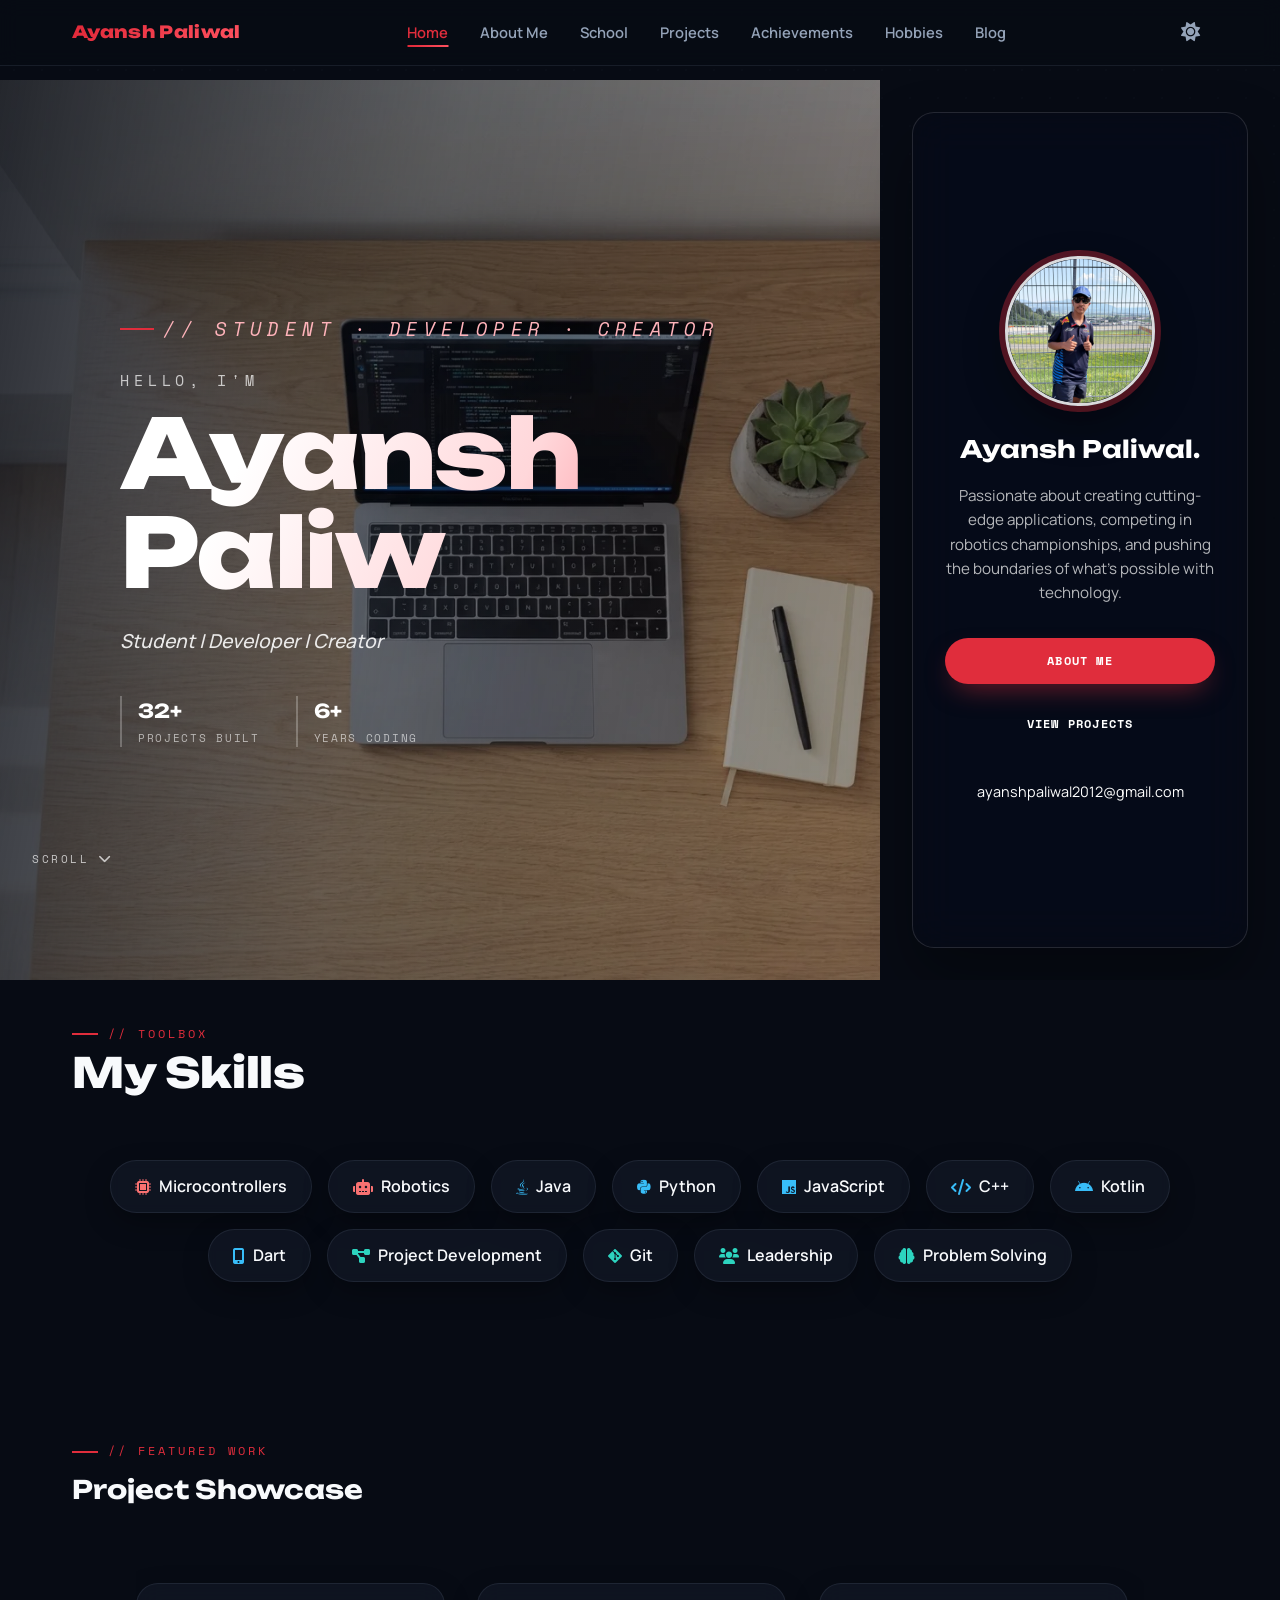
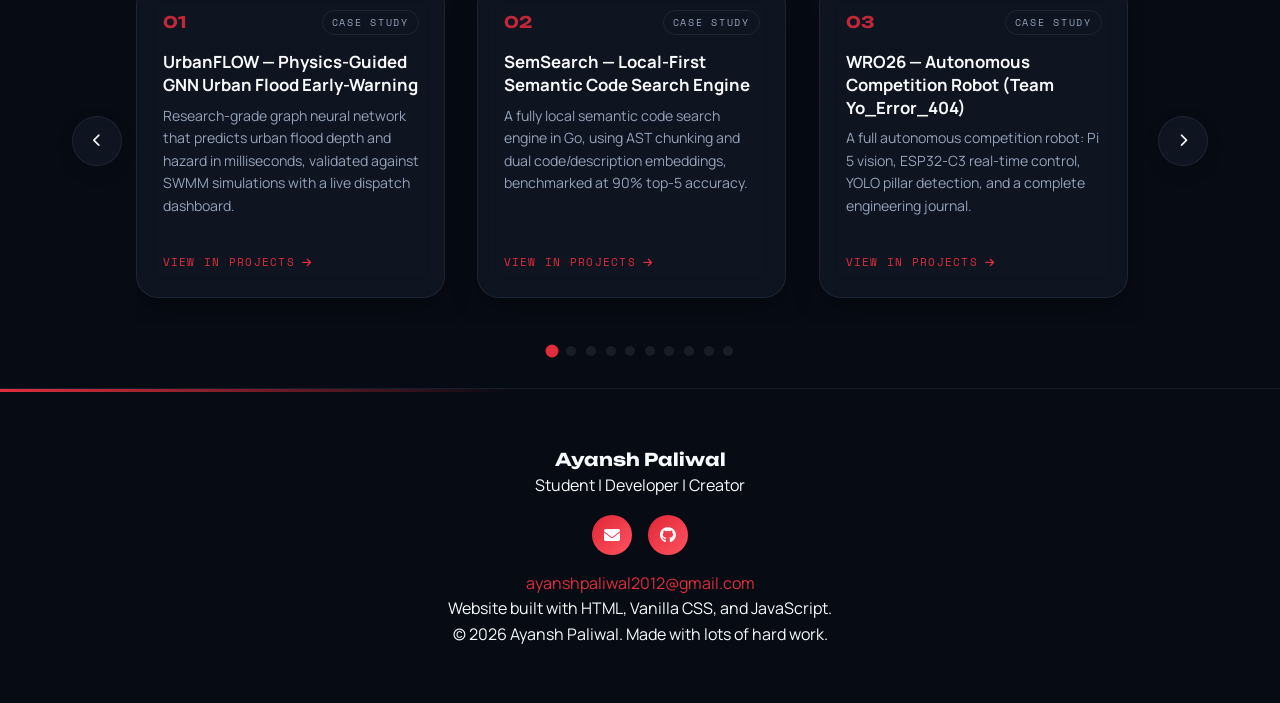
==== commit c318a311: "Favicon from profile photo; theme-aware hero card; showcase deep-links; dark-default theme - Regener" ====
--- a/index.html
+++ b/index.html
@@ -15,7 +15,10 @@
     <link rel="stylesheet" href="css/main.css">
 </head>
 
-<body data-theme="light">
+<body>
+    <script>
+        document.body.setAttribute('data-theme', localStorage.getItem('theme') || 'dark');
+    </script>
     <header>
         <nav>
             <div class="logo">Ayansh Paliwal</div>
@@ -53,8 +56,6 @@
                         <div class="hero-stats">
                             <div class="hero-stat"><span class="stat-num">32+</span><span class="stat-label">Projects Built</span></div>
                             <div class="hero-stat"><span class="stat-num">6+</span><span class="stat-label">Years Coding</span></div>
-                            <div class="hero-stat"><span class="stat-num">10</span><span class="stat-label">Abacus Levels</span></div>
-                            <div class="hero-stat stat-text"><span class="stat-num">Red Belt</span><span class="stat-label">Karate</span></div>
                         </div>
                     </div>
                 </div>
--- a/css/main.css
+++ b/css/main.css
@@ -2114,3 +2114,94 @@
     align-items: flex-start;
   }
 }
+
+/* ==========================================================================
+   v4 — Carousel → Projects deep-link, highlight, light-mode about tint
+   ========================================================================== */
+
+.showcase-card {
+  cursor: pointer;
+}
+
+[id^="project-"] {
+  scroll-margin-top: 130px;
+  scroll-margin-bottom: 130px;
+}
+
+.project-card.is-highlighted {
+  border-color: var(--primary-color) !important;
+  box-shadow: 0 0 0 3px rgba(var(--primary-rgb), 0.35), var(--shadow) !important;
+  animation: cardHighlight 1.4s cubic-bezier(0.16, 1, 0.3, 1) 2;
+}
+
+@keyframes cardHighlight {
+  0%   { box-shadow: 0 0 0 0 rgba(var(--primary-rgb), 0.5), var(--shadow); }
+  100% { box-shadow: 0 0 0 16px rgba(var(--primary-rgb), 0), var(--shadow); }
+}
+
+/* About — light-mode tinted band (soft blush → ice blue, echoes hero gradient).
+   Default (no data-theme) is light; dark mode stays transparent. */
+#about {
+  background: linear-gradient(180deg, #fff7f8 0%, #e9f1fc 100%);
+}
+
+[data-theme="dark"] #about {
+  background: transparent;
+}
+
+/* ==========================================================================
+   v5 — Hero sidebar: theme-aware intro card
+   ========================================================================== */
+/* Light (default) — bright glass on the dark hero, text on-scheme */
+.hero-sidebar {
+  background: rgba(255, 255, 255, 0.92);
+  border: 1px solid rgba(15, 23, 42, 0.08);
+  box-shadow: 0 20px 50px -14px rgba(15, 23, 42, 0.28);
+  -webkit-backdrop-filter: blur(20px) saturate(180%);
+  backdrop-filter: blur(20px) saturate(180%);
+  color: var(--text-primary);
+}
+.hero-sidebar .hero-name,
+.hero-sidebar .sidebar-email {
+  color: var(--text-primary);
+}
+.hero-sidebar .hero-bio {
+  color: var(--text-secondary);
+}
+.hero-sidebar .hero-profile-img {
+  border-color: rgba(255, 255, 255, 0.9);
+}
+.hero-sidebar .btn-outline {
+  border-color: rgba(15, 23, 42, 0.35);
+  color: var(--text-primary);
+}
+.hero-sidebar .btn-outline:hover {
+  background: rgba(15, 23, 42, 0.06);
+  color: var(--text-primary);
+}
+
+/* Dark — keep the deep navy glass float */
+[data-theme="dark"] .hero-sidebar {
+  background: rgba(8, 12, 22, 0.55);
+  border-color: rgba(255, 255, 255, 0.12);
+  box-shadow: 0 30px 60px rgba(0, 0, 0, 0.35);
+  color: #fff;
+}
+[data-theme="dark"] .hero-sidebar .hero-name,
+[data-theme="dark"] .hero-sidebar .sidebar-email {
+  color: #fff;
+}
+[data-theme="dark"] .hero-sidebar .hero-bio {
+  color: rgba(255, 255, 255, 0.78);
+}
+[data-theme="dark"] .hero-sidebar .hero-profile-img {
+  border-color: rgba(255, 255, 255, 0.85);
+}
+[data-theme="dark"] .hero-sidebar .btn-outline {
+  border-color: rgba(255, 255, 255, 0.5);
+  color: #fff;
+}
+[data-theme="dark"] .hero-sidebar .btn-outline:hover {
+  background: rgba(255, 255, 255, 0.12);
+  color: #fff;
+}
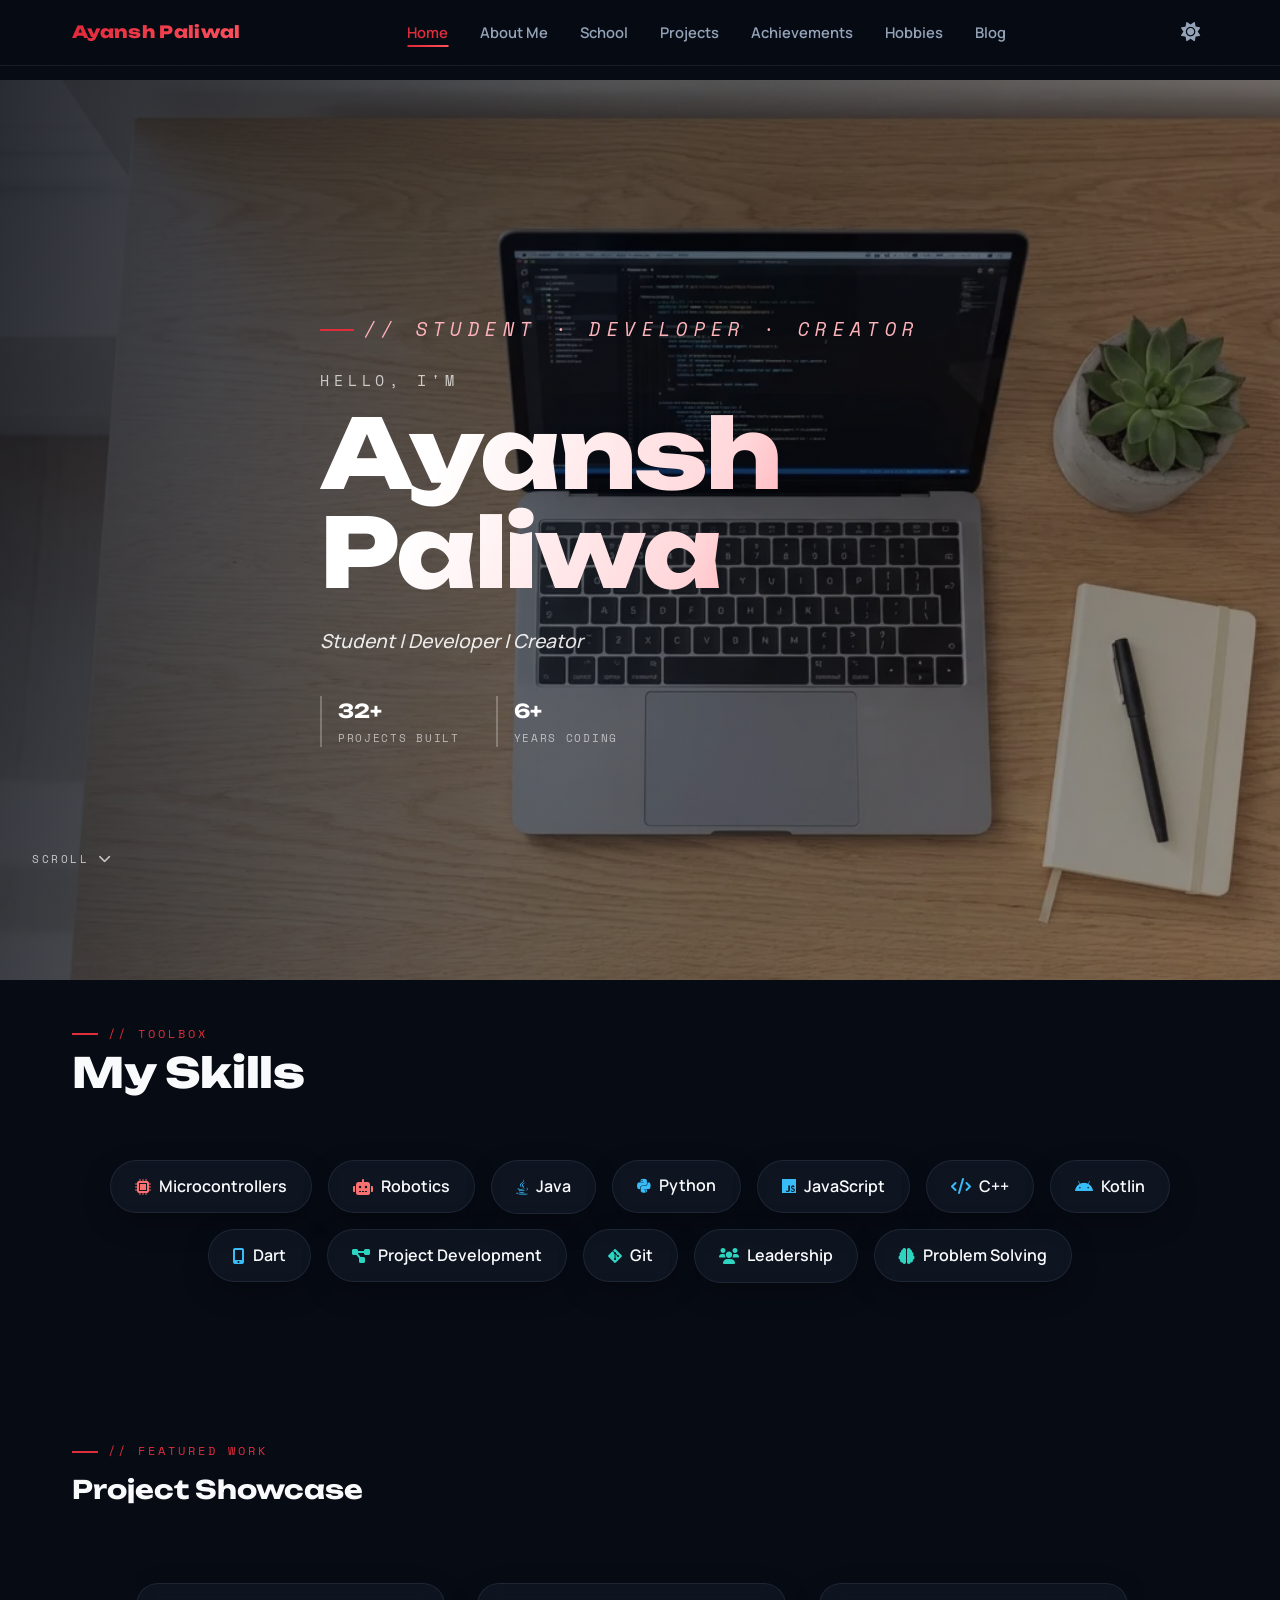
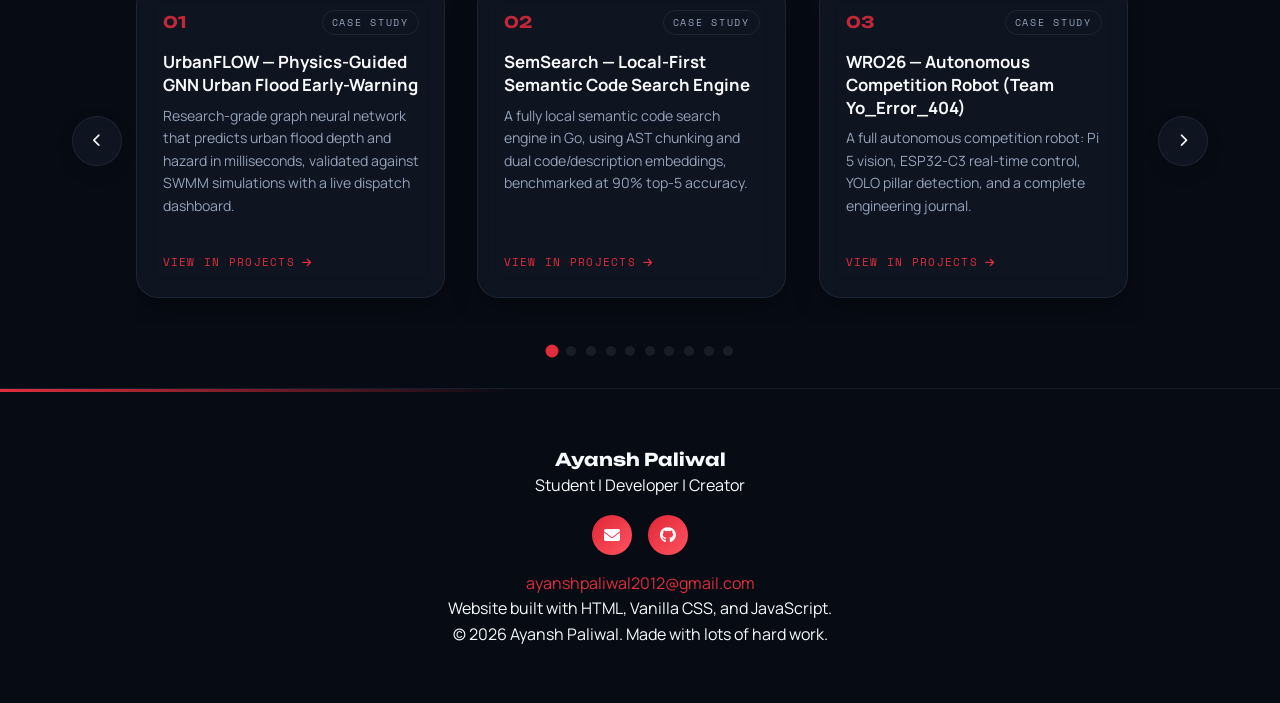
==== commit 7d9bc86a: "Remove hero sidebar profile card; zoom favicon into the face - Delete the .hero-sidebar card from th" ====
--- a/index.html
+++ b/index.html
@@ -59,26 +59,6 @@
                         </div>
                     </div>
                 </div>
-                <div class="hero-sidebar">
-                    <img src="assets/profile_picture.webp" alt="Ayansh Paliwal" class="hero-profile-img" width="300" height="300">
-                    <div class="hero-name">Ayansh Paliwal.</div>
-                    <div class="hero-bio">
-                        Passionate about creating cutting-edge applications, competing in robotics championships, and
-                        pushing the boundaries of what's possible with technology.
-                    </div>
-
-                    <div class="hero-buttons">
-                        <a href="#" class="btn btn-white"
-                            onclick="document.querySelector('[data-section=\'about\']').click()">About Me</a>
-                        <a href="#" class="btn btn-outline"
-                            onclick="document.querySelector('[data-section=\'projects\']').click()">View Projects</a>
-                    </div>
-
-                    <div class="footer-info sidebar-footer" style="margin-top: 2rem;">
-                        <a href="mailto:ayanshpaliwal2012@gmail.com"
-                            class="sidebar-email">ayanshpaliwal2012@gmail.com</a>
-                    </div>
-                </div>
                 <div class="hero-scroll" aria-hidden="true">
                     <span>Scroll</span>
                     <i class="fas fa-chevron-down"></i>
--- a/css/main.css
+++ b/css/main.css
@@ -187,7 +187,7 @@
    ========================================================================== */
 .hero-container {
   display: grid;
-  grid-template-columns: 1fr 400px;
+  grid-template-columns: 1fr;
   min-height: 100vh;
   overflow: hidden;
   margin-bottom: 0;
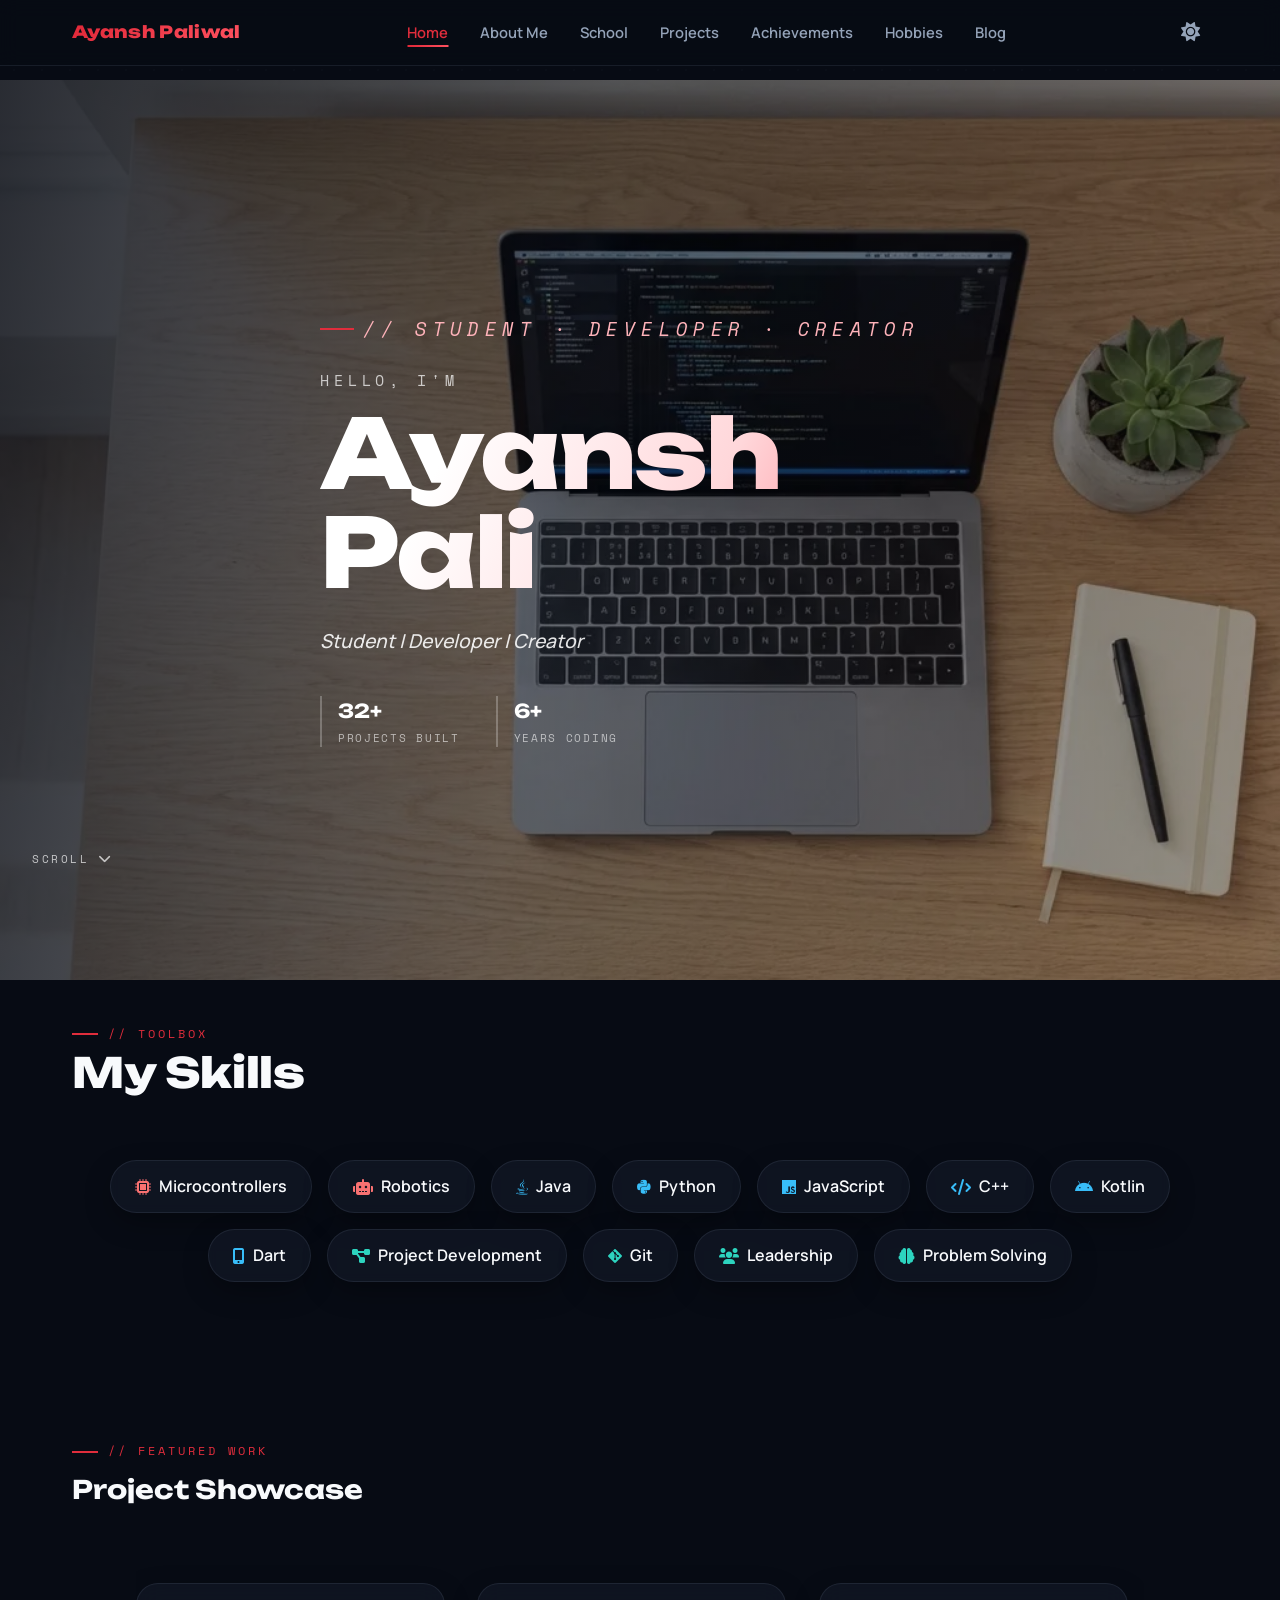
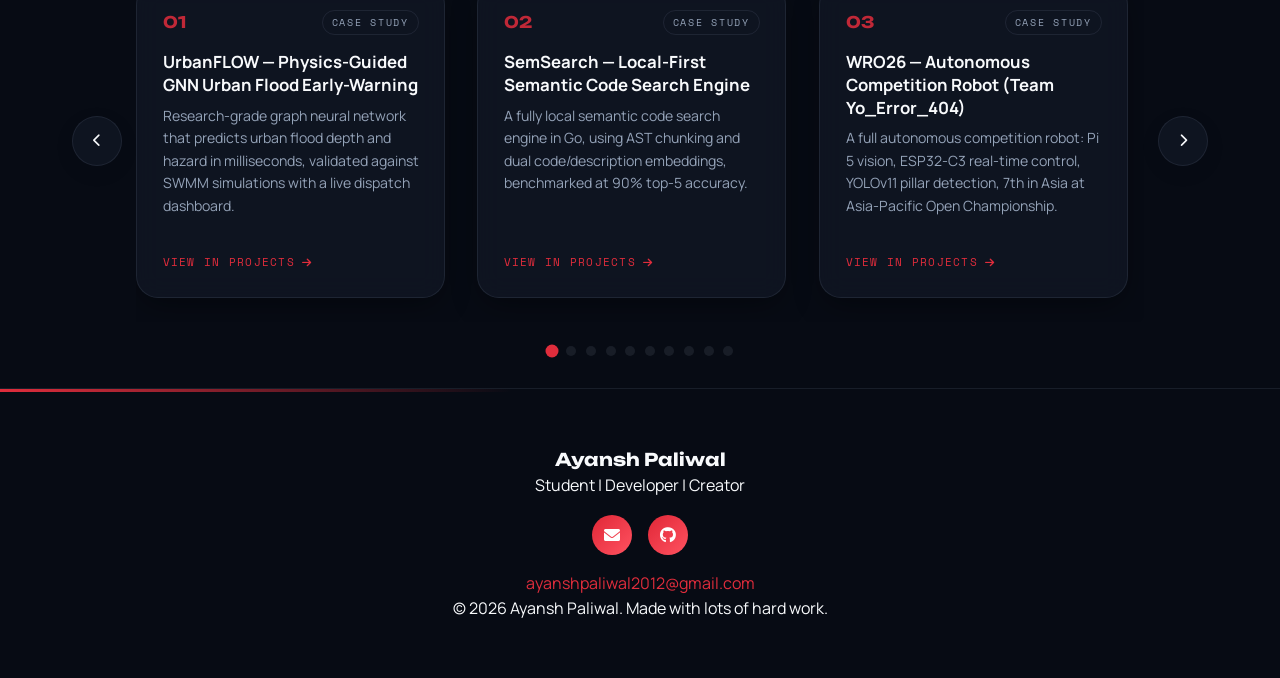
==== commit 7f4978d7: "Remove tech-stack line from footer" ====
--- a/index.html
+++ b/index.html
@@ -442,7 +442,6 @@
 
             <div class="footer-info">
                 <p><a href="mailto:ayanshpaliwal2012@gmail.com">ayanshpaliwal2012@gmail.com</a></p>
-                <p>Website built with HTML, Vanilla CSS, and JavaScript.</p>
                 <p>&copy; 2026 Ayansh Paliwal. Made with lots of hard work.</p>
             </div>
         </div>
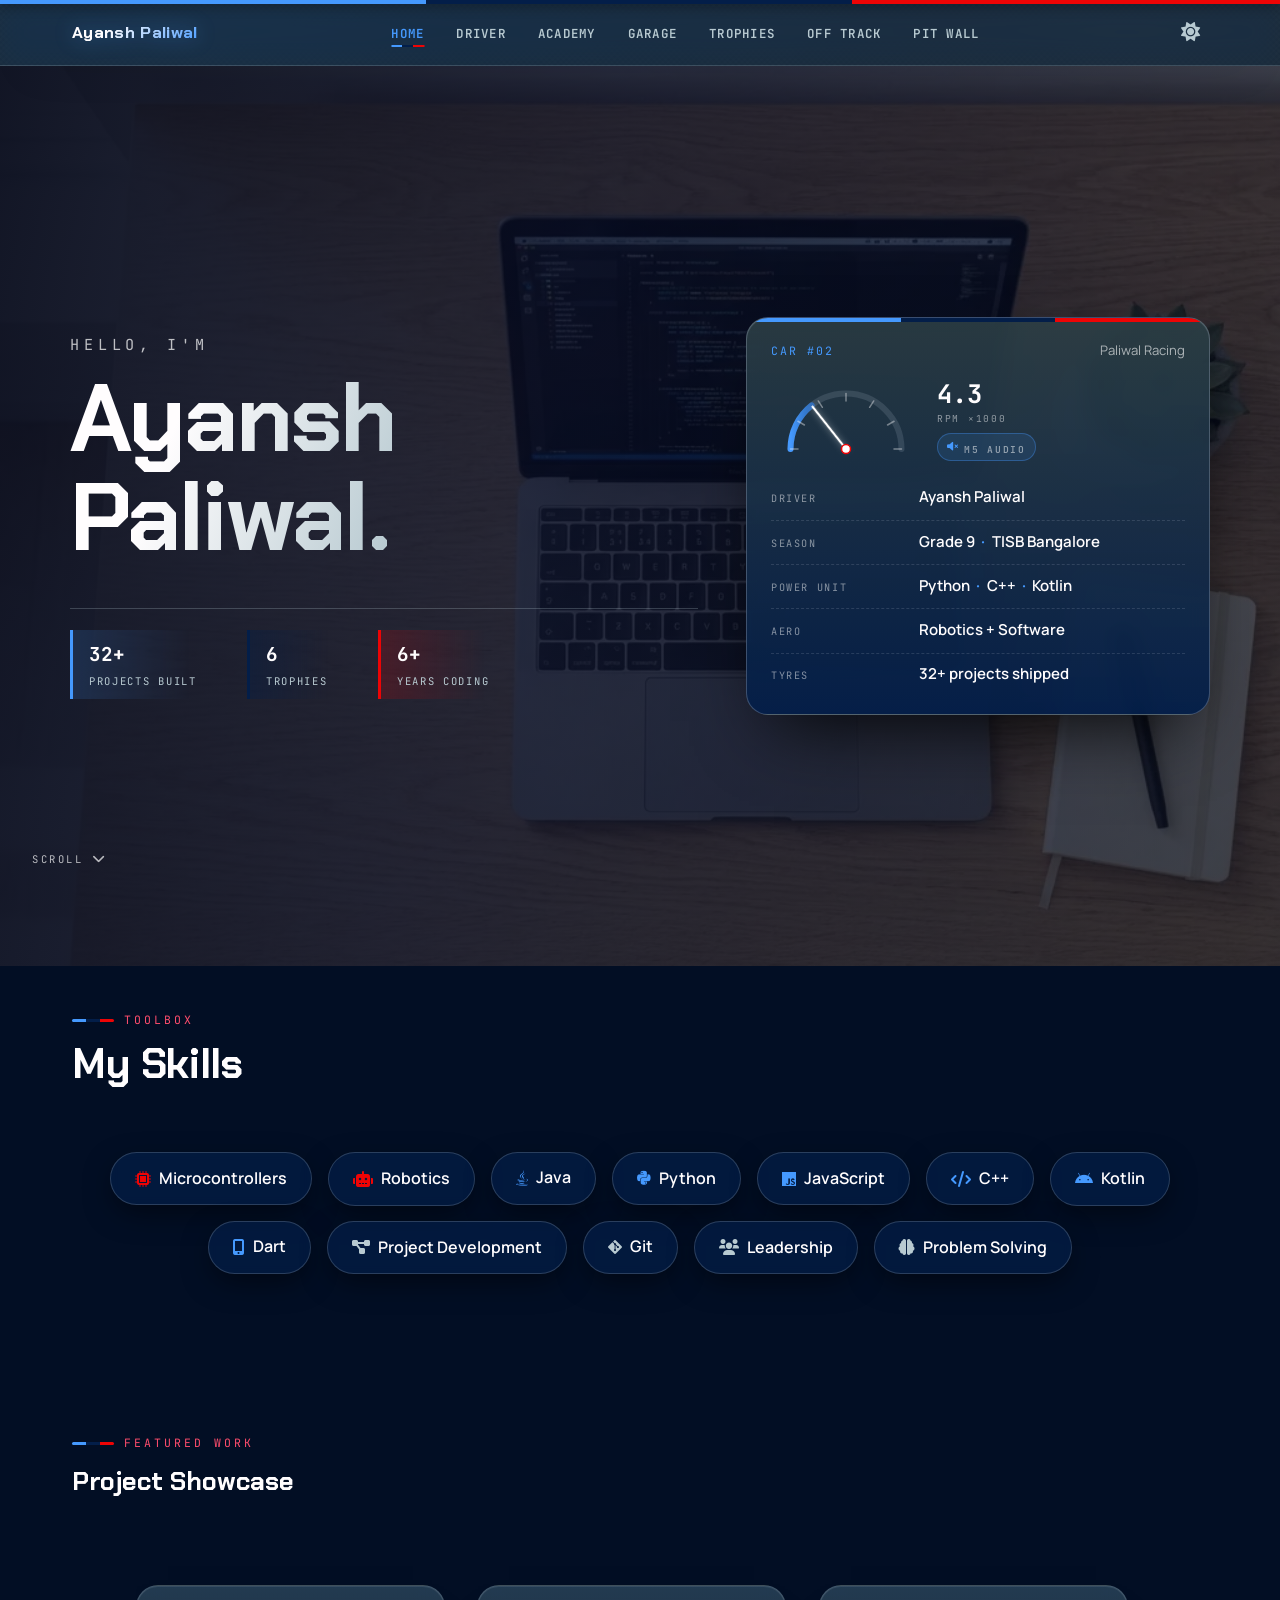
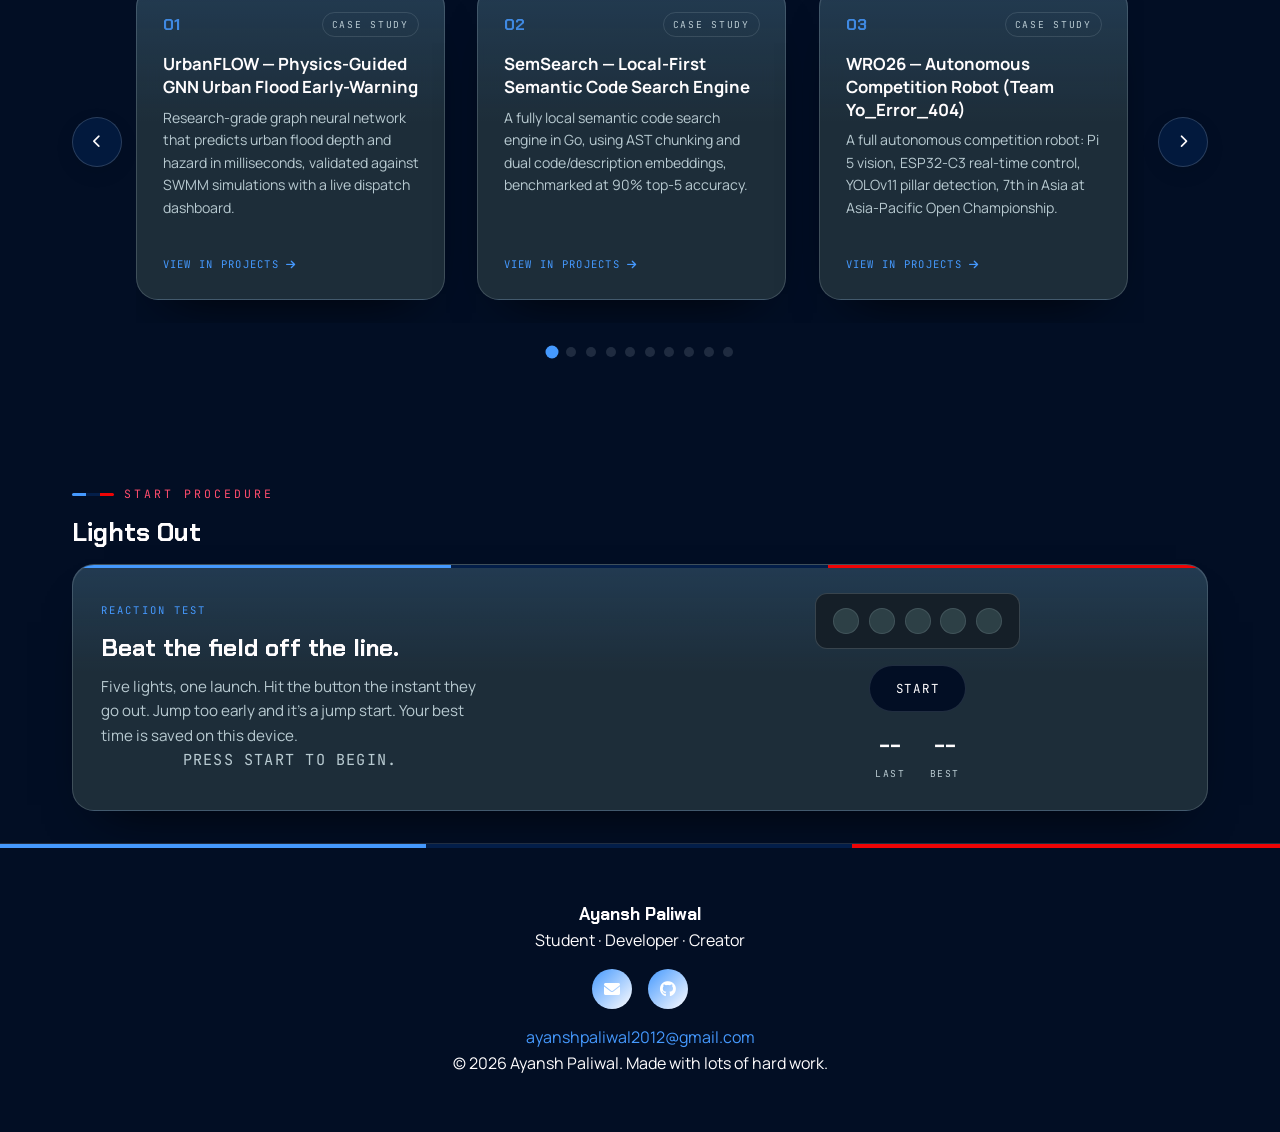
==== commit f333921e: "Deploy: Ayansh Paliwal portfolio with BMW Motorsport theme, telemetry tachometer, and Vercel configu" ====
--- a/index.html
+++ b/index.html
@@ -4,13 +4,15 @@
 <head>
     <meta charset="UTF-8">
     <meta name="viewport" content="width=device-width, initial-scale=1.0">
-    <title>Ayansh Paliwal</title>
+    <title>Ayansh Paliwal — Student · Developer · Creator</title>
+    <meta name="description"
+        content="Ayansh Paliwal — student, developer and creator building robots, games and software.">
     <link rel="icon" type="image/png" href="assets/favicon.png">
     <link rel="preload" as="image" href="assets/hero_bg.webp" type="image/webp">
     <link rel="preload" as="image" href="assets/profile_picture.webp" type="image/webp">
     <link rel="preconnect" href="https://fonts.googleapis.com">
     <link rel="preconnect" href="https://fonts.gstatic.com" crossorigin>
-    <link href="https://fonts.googleapis.com/css2?family=Manrope:wght@400;500;600;700;800&family=Unbounded:wght@500;600;700;800;900&family=Space+Mono:wght@400;700&display=swap" rel="stylesheet">
+    <link href="https://fonts.googleapis.com/css2?family=Chakra+Petch:wght@400;500;600;700&family=JetBrains+Mono:wght@400;500;600;700&family=Manrope:wght@400;500;600;700;800&display=swap" rel="stylesheet">
     <link href="https://cdnjs.cloudflare.com/ajax/libs/font-awesome/6.0.0/css/all.min.css" rel="stylesheet">
     <link rel="stylesheet" href="css/main.css">
 </head>
@@ -24,12 +26,12 @@
             <div class="logo">Ayansh Paliwal</div>
             <ul class="nav-links">
                 <li><a href="#" class="nav-link active" data-section="home">Home</a></li>
-                <li><a href="#" class="nav-link" data-section="about">About Me</a></li>
-                <li><a href="#" class="nav-link" data-section="school">School</a></li>
-                <li><a href="#" class="nav-link" data-section="projects">Projects</a></li>
-                <li><a href="#" class="nav-link" data-section="achievements">Achievements</a></li>
-                <li><a href="#" class="nav-link" data-section="hobbies">Hobbies</a></li>
-                <li><a href="#" class="nav-link" data-section="blog">Blog</a></li>
+                <li><a href="#" class="nav-link" data-section="about">Driver</a></li>
+                <li><a href="#" class="nav-link" data-section="school">Academy</a></li>
+                <li><a href="#" class="nav-link" data-section="projects">Garage</a></li>
+                <li><a href="#" class="nav-link" data-section="achievements">Trophies</a></li>
+                <li><a href="#" class="nav-link" data-section="hobbies">Off Track</a></li>
+                <li><a href="#" class="nav-link" data-section="blog">Pit Wall</a></li>
             </ul>
             <div class="nav-controls">
                 <button class="theme-toggle" aria-label="Toggle dark mode">
@@ -48,15 +50,84 @@
             <div class="hero-container">
                 <div class="hero-backdrop">
                     <div class="hero-overlay"></div>
-                    <div class="hero-content">
-                        <p class="hero-kicker">// Student &#183; Developer &#183; Creator</p>
-                        <h2>Hello, I'm</h2>
-                        <h1>Ayansh Paliwal.</h1>
-                        <p class="hero-tagline">Student | Developer | Creator</p>
-                        <div class="hero-stats">
-                            <div class="hero-stat"><span class="stat-num">32+</span><span class="stat-label">Projects Built</span></div>
-                            <div class="hero-stat"><span class="stat-num">6+</span><span class="stat-label">Years Coding</span></div>
-                        </div>
+                    <div class="hero-layout">
+                        <div class="hero-content">
+                            <h2>Hello, I'm</h2>
+                            <h1 aria-label="Ayansh Paliwal."></h1>
+                            <div class="hero-stats">
+                                <div class="hero-stat"><span class="stat-num">32+</span><span
+                                        class="stat-label">Projects Built</span></div>
+                                <div class="hero-stat"><span class="stat-num">6</span><span
+                                        class="stat-label">Trophies</span></div>
+                                <div class="hero-stat"><span class="stat-num">6+</span><span class="stat-label">Years
+                                        Coding</span></div>
+                            </div>
+                        </div>
+
+                        <aside class="spec-card" aria-label="Driver telemetry">
+                            <div class="spec-head">
+                                <span class="spec-id">Car #02</span>
+                                <span class="spec-team">Paliwal Racing</span>
+                            </div>
+
+                            <div class="tacho">
+                                <svg class="tacho-svg" viewBox="0 0 200 120" role="img"
+                                    aria-label="Telemetry tachometer">
+                                    <defs>
+                                        <linearGradient id="tacho-grad" x1="26" y1="60" x2="174" y2="60"
+                                            gradientUnits="userSpaceOnUse">
+                                            <stop offset="0" stop-color="#4599fe" />
+                                            <stop offset="0.5" stop-color="#031e49" />
+                                            <stop offset="1" stop-color="#ee0405" />
+                                        </linearGradient>
+                                    </defs>
+                                    <path class="tacho-track" d="M 26 96 A 74 74 0 0 1 174 96" />
+                                    <path class="tacho-fill" d="M 26 96 A 74 74 0 0 1 174 96" />
+                                    <g class="tacho-ticks">
+                                        <line x1="26" y1="96" x2="36" y2="96" />
+                                        <line x1="35.9" y1="59" x2="44.6" y2="64" />
+                                        <line x1="63" y1="31.9" x2="68.5" y2="40.4" />
+                                        <line x1="100" y1="22" x2="100" y2="32" />
+                                        <line x1="137" y1="31.9" x2="131.5" y2="40.4" />
+                                        <line x1="164.1" y1="59" x2="155.4" y2="64" />
+                                        <line x1="174" y1="96" x2="164" y2="96" />
+                                    </g>
+                                    <line class="tacho-needle" x1="100" y1="96" x2="100" y2="24" />
+                                    <circle class="tacho-hub" cx="100" cy="96" r="6" />
+                                </svg>
+                                <div class="tacho-readout">
+                                    <b id="tacho-value">0</b>
+                                    <span>RPM &times;1000</span>
+                                    <button type="button" class="tacho-sound-btn" id="tacho-sound-toggle" aria-label="Toggle BMW M5 engine sound" title="Toggle BMW M5 Sound">
+                                        <i class="fas fa-volume-mute"></i> <span>M5 Audio</span>
+                                    </button>
+                                </div>
+                            </div>
+
+                            <dl class="spec-rows">
+                                <div class="spec-row">
+                                    <dt>Driver</dt>
+                                    <dd>Ayansh Paliwal</dd>
+                                </div>
+                                <div class="spec-row">
+                                    <dt>Season</dt>
+                                    <dd>Grade 9<span class="spec-sep">&middot;</span>TISB Bangalore</dd>
+                                </div>
+                                <div class="spec-row">
+                                    <dt>Power Unit</dt>
+                                    <dd>Python<span class="spec-sep">&middot;</span>C++<span
+                                            class="spec-sep">&middot;</span>Kotlin</dd>
+                                </div>
+                                <div class="spec-row">
+                                    <dt>Aero</dt>
+                                    <dd>Robotics + Software</dd>
+                                </div>
+                                <div class="spec-row">
+                                    <dt>Tyres</dt>
+                                    <dd>32+ projects shipped</dd>
+                                </div>
+                            </dl>
+                        </aside>
                     </div>
                 </div>
                 <div class="hero-scroll" aria-hidden="true">
@@ -67,7 +138,7 @@
 
             <!-- Skills Section (within Home) -->
             <div class="container">
-                <h1 class="section-title"><span class="section-kicker">// Toolbox</span>My Skills</h1>
+                <h1 class="section-title"><span class="section-kicker">Toolbox</span>My Skills</h1>
                 <div class="skills-grid">
                     <!-- Hardware -->
                     <div class="skill-tag hardware"><i class="fas fa-microchip"></i> Microcontrollers</div>
@@ -91,7 +162,7 @@
 
             <!-- Project Showcase Carousel -->
             <div class="container">
-                <h2 class="showcase-heading"><span class="section-kicker">// Featured Work</span>Project Showcase</h2>
+                <h2 class="showcase-heading"><span class="section-kicker">Featured Work</span>Project Showcase</h2>
                 <div class="showcase-carousel-wrapper">
                     <button class="carousel-control prev-btn" aria-label="Previous Project"><i class="fas fa-chevron-left"></i></button>
                     <div class="showcase-carousel" role="region" aria-label="Project showcase carousel">
@@ -101,22 +172,50 @@
                 </div>
                 <div class="carousel-indicators" aria-label="Carousel indicators"></div>
             </div>
+
+            <!-- Lights Out — reaction test -->
+            <div class="container">
+                <h2 class="showcase-heading"><span class="section-kicker">Start Procedure</span>Lights Out</h2>
+                <section class="lights-out" aria-label="Reaction time test">
+                    <div class="lo-copy">
+                        <p class="lo-kicker">Reaction test</p>
+                        <h3>Beat the field off the line.</h3>
+                        <p>Five lights, one launch. Hit the button the instant they go out. Jump too early and it's a
+                            jump start. Your best time is saved on this device.</p>
+                        <p class="lo-verdict" id="lo-verdict" role="status" aria-live="polite">Press start to begin.</p>
+                    </div>
+                    <div class="lo-panel">
+                        <div class="lo-lights" id="lo-lights" aria-hidden="true">
+                            <span class="lo-bulb"></span>
+                            <span class="lo-bulb"></span>
+                            <span class="lo-bulb"></span>
+                            <span class="lo-bulb"></span>
+                            <span class="lo-bulb"></span>
+                        </div>
+                        <button class="lo-btn" id="lo-btn" type="button">Start</button>
+                        <div class="lo-scores">
+                            <div class="lo-score"><b id="lo-last">--</b><span>Last</span></div>
+                            <div class="lo-score"><b id="lo-best">--</b><span>Best</span></div>
+                        </div>
+                    </div>
+                </section>
+            </div>
         </section>
 
         <!-- Projects Section -->
         <section id="projects" class="section">
             <div class="container">
-                <h1 class="section-title"><span class="section-kicker">03 / Portfolio</span>Projects</h1>
-                <p class="section-subtitle">A deep dive into my software, hardware, and research work. I strongly
+                <h1 class="section-title"><span class="section-kicker">Projects</span>Garage</h1>
+                <p class="section-subtitle">A deep dive into my software, hardware, and research builds. I strongly
                     believe in documenting both successes and failed attempts. Status badges show exactly where each
-                    project stands.</p>
+                    build stands.</p>
                 <div style="margin-bottom: 2rem; display: flex; gap: 0.75rem; flex-wrap: wrap; font-size: 0.8rem;">
-                    <span class="status-badge shipped">Shipped / Complete</span>
+                    <span class="status-badge shipped">Shipped</span>
                     <span class="status-badge competition">Competition Build</span>
                     <span class="status-badge hackathon">Hackathon Winner</span>
                     <span class="status-badge prototype">Prototype</span>
-                    <span class="status-badge research">Research</span>
-                    <span class="status-badge progress">In Progress</span>
+                    <span class="status-badge research">R&amp;D</span>
+                    <span class="status-badge progress">In Build</span>
                 </div>
 
                 <h2 class="subsection-title">Complete &amp; Shipped</h2>
@@ -134,7 +233,7 @@
         <!-- About Section -->
         <section id="about" class="section">
             <div class="container">
-                <h1 class="section-title"><span class="section-kicker">01 / About Me</span>About Me</h1>
+                <h1 class="section-title"><span class="section-kicker">About</span>Driver Profile</h1>
                 <div class="about-content">
                     <div>
                         <img src="assets/profile_picture.webp" alt="Ayansh Paliwal" class="profile-photo" width="300" height="300">
@@ -153,6 +252,8 @@
                             goal is to use technology to create meaningful solutions that can make a positive impact on
                             the world, especially in areas like education and sustainability.</p>
                         <br>
+                        <p>Away from the keyboard, I am an avid Formula 1 fan — proudly supporting Max Verstappen with Red Bull Racing! I am deeply passionate about motorsport telemetry, race strategy, and clean automotive engineering, and I absolutely love BMW cars. That's where a lot of my obsession with split-second decisions, peak performance, and data you can actually act on comes from.</p>
+                        <br>
                         <h3>My Interests</h3>
                         <div class="interests">
                             <span class="interest-tag">Python & Java</span>
@@ -160,6 +261,8 @@
                             <span class="interest-tag">Game Development</span>
                             <span class="interest-tag">Competitive Programming</span>
                             <span class="interest-tag">Competitive Robotics</span>
+                            <span class="interest-tag">Formula 1 (Max Verstappen &amp; Red Bull Racing)</span>
+                            <span class="interest-tag">BMW Cars &amp; Motorsport</span>
                         </div>
 
                         <div class="fun-fact">
@@ -175,15 +278,14 @@
         <!-- School Section -->
         <section id="school" class="section">
             <div class="container">
-                <h1 class="section-title"><span class="section-kicker">02 / Education</span>School Life &amp; Education Journey</h1>
+                <h1 class="section-title"><span class="section-kicker">Education</span>Academy &amp; Education Journey</h1>
 
                 <div class="school-info">
                     <div class="info-card">
                         <h3>Current Education</h3>
-                        <p><strong>Grade:</strong> 8th Grade</p>
+                        <p><strong>Grade:</strong> 9th Grade</p>
                         <p><strong>School:</strong> TISB: The International School Bangalore</p>
                         <p><strong>Location:</strong> India</p>
-                        <p><strong>Focus:</strong> Computer Science, Mathematics & Physics</p>
                     </div>
 
                     <div class="info-card">
@@ -271,7 +373,7 @@
         <!-- Achievements Section -->
         <section id="achievements" class="section">
             <div class="container">
-                <h1 class="section-title"><span class="section-kicker">04 / Achievements</span>My Achievements</h1>
+                <h1 class="section-title"><span class="section-kicker">Achievements</span>Trophies</h1>
 
                 <!-- Robotics & Engineering Category -->
                 <div class="category-section">
@@ -333,8 +435,22 @@
         <!-- Hobbies Section -->
         <section id="hobbies" class="section">
             <div class="container">
-                <h1 class="section-title"><span class="section-kicker">05 / Hobbies</span>My Hobbies &amp; Interests</h1>
+                <h1 class="section-title"><span class="section-kicker">Hobbies</span>Off Track</h1>
                 <div class="hobbies-grid">
+                    <div class="hobby-card">
+                        <div class="hobby-image">
+                            <i class="fas fa-flag-checkered"></i>
+                        </div>
+                        <div class="hobby-content">
+                            <h3>Motorsport &amp; Formula 1</h3>
+                            <p>I'm a huge F1 fan &mdash; race strategy, tyre calls and pit wall decisions are basically
+                                engineering under time pressure. I follow the championship closely and love the
+                                technical side of the cars: aero, power units, telemetry. Away from the track I'm a car
+                                person through and through, with a soft spot for BMW. It's the sport that got me hooked
+                                on data, speed and precision.</p>
+                        </div>
+                    </div>
+
                     <div class="hobby-card">
                         <div class="hobby-image">
                             <i class="fas fa-robot"></i>
@@ -404,7 +520,7 @@
         <!-- Blog Section -->
         <section id="blog" class="section">
             <div class="container">
-                <h1 class="section-title"><span class="section-kicker">06 / Blog</span>My Blog</h1>
+                <h1 class="section-title"><span class="section-kicker">Blog</span>Pit Wall</h1>
                 <div class="blog-posts" id="blog-posts">
                     <!-- Rendered by JavaScript -->
                 </div>
@@ -429,7 +545,7 @@
     <footer>
         <div class="footer-content">
             <h3>Ayansh Paliwal</h3>
-            <p>Student | Developer | Creator</p>
+            <p>Student &middot; Developer &middot; Creator</p>
 
             <div class="social-links">
                 <a href="mailto:ayanshpaliwal2012@gmail.com" aria-label="Email">
--- a/css/main.css
+++ b/css/main.css
@@ -6,44 +6,65 @@
    CSS Custom Properties (Design Tokens)
    ========================================================================== */
 :root {
-  /* Modern, refined palette */
-  --primary-color: #e02737;
-  --primary-rgb: 224, 39, 55;
-  /* Softer, modern red */
-  --secondary-color: #475569;
-  --secondary-rgb: 71, 85, 105;
-  /* Muted, professional accent */
-  --accent-color: #cbd5e1;
-  --accent-rgb: 203, 213, 225;
-  /* Skill groups color codes (Light Mode - high contrast) */
-  --hardware-rgb: 224, 39, 55;
-  --software-rgb: 26, 86, 219;
-  --logic-rgb: 13, 148, 136;
-  /* Text & backgrounds */
-  --text-primary: #0f172a;
-  --text-secondary: #475569;
-  --bg-primary: #f1f5f9;
-  --bg-secondary: rgba(255, 255, 255, 0.85);
-  /* Borders & Shadows */
-  --border-color: rgba(203, 213, 225, 0.6);
-  --shadow: 0 10px 30px -5px rgba(15, 23, 42, 0.08);
-  --glass-shadow: 0 8px 32px 0 rgba(15, 23, 42, 0.05);
-  --gradient: linear-gradient(135deg, #e02737 0%, #ff5260 100%);
+  /* BMW Motorsport Palette Design Tokens */
+  --bmw-blue-shine: #4599fe;
+  --bmw-blue-shine-rgb: 69, 153, 254;
+  --bmw-oxford-navy: #031e49;
+  --bmw-oxford-navy-rgb: 3, 30, 73;
+  --bmw-strong-red: #ee0405;
+  --bmw-strong-red-rgb: 238, 4, 5;
+  --bmw-royal-white: #fffdfe;
+  --bmw-gunmetal: #2d4046;
+  --bmw-gunmetal-rgb: 45, 64, 70;
+  --bmw-loblolly: #b8cad1;
+  --bmw-loblolly-rgb: 184, 202, 209;
+
+  /* Primary branding */
+  --primary-color: #4599fe;
+  --primary-rgb: 69, 153, 254;
+  --secondary-color: #031e49;
+  --secondary-rgb: 3, 30, 73;
+  --accent-color: #ee0405;
+  --accent-rgb: 238, 4, 5;
+
+  /* Skill groups color codes (Light Mode) */
+  --hardware-rgb: 238, 4, 5;      /* Strong Red */
+  --software-rgb: 69, 153, 254;   /* Blue Shine */
+  --logic-rgb: 45, 64, 70;        /* Gunmetal */
+
+  /* Text & backgrounds (Light mode - crisp Royal White with Gunmetal/Navy text) */
+  --text-primary: #031e49;
+  --text-secondary: #2d4046;
+  --bg-primary: #f5f8fa;
+  --bg-secondary: rgba(255, 253, 254, 0.92);
+
+  /* Surface tiers */
+  --surface-1: rgba(255, 253, 254, 0.92);
+  --surface-2: rgba(235, 242, 247, 0.9);
+  --surface-lift: #ffffff;
+  --hairline: rgba(184, 202, 209, 0.5);
+  --border-color: rgba(184, 202, 209, 0.6);
+
+  --shadow: 0 10px 30px -5px rgba(3, 30, 73, 0.09);
+  --glass-shadow: 0 8px 32px 0 rgba(3, 30, 73, 0.06);
+  --gradient: linear-gradient(135deg, #4599fe 0%, #031e49 100%);
+  --header-height: 80px;
 }
 
 [data-theme="dark"] {
-  --text-primary: #f8fafc;
-  --text-secondary: #94a3b8;
-  --bg-primary: #0b0f19; /* Midnight Blue */
-  --bg-secondary: rgba(17, 24, 39, 0.7); /* Navy glass */
-  --border-color: rgba(148, 163, 184, 0.12);
-  --shadow: 0 10px 30px -5px rgba(0, 0, 0, 0.4);
-  /* Skill groups color codes (Dark Mode - bright neon glows) */
-  --hardware-rgb: 248, 113, 113;
-  --software-rgb: 56, 189, 248;
-  --logic-rgb: 45, 212, 191;
-}
-
+  --text-primary: #fffdfe;
+  --text-secondary: #b8cad1;
+  --bg-primary: #020e24; /* Deep BMW Oxford Navy night */
+  --bg-secondary: rgba(45, 64, 70, 0.45); /* Gunmetal glass */
+  --border-color: rgba(184, 202, 209, 0.16);
+  --shadow: 0 10px 30px -5px rgba(0, 0, 0, 0.55);
+  --gradient: linear-gradient(135deg, #4599fe 0%, #fffdfe 100%);
+
+  /* Skill groups neon glows */
+  --hardware-rgb: 238, 4, 5;
+  --software-rgb: 69, 153, 254;
+  --logic-rgb: 184, 202, 209;
+}
 /* ==========================================================================
    Reset & Base
    ========================================================================== */
@@ -164,7 +185,7 @@
    Main Content
    ========================================================================== */
 main {
-  margin-top: 80px;
+  margin-top: var(--header-height, 80px);
   min-height: calc(100vh - 160px);
 }
 
@@ -467,16 +488,38 @@
 .interests {
   display: flex;
   flex-wrap: wrap;
-  gap: 0.5rem;
+  gap: 0.55rem;
   margin-top: 1rem;
 }
 
 .interest-tag {
-  background: var(--gradient);
-  color: white;
-  padding: 0.3rem 0.8rem;
-  border-radius: 20px;
-  font-size: 0.9rem;
+  background: rgba(69, 153, 254, 0.12);
+  color: var(--bmw-blue-shine);
+  border: 1px solid rgba(69, 153, 254, 0.35);
+  padding: 0.35rem 0.85rem;
+  border-radius: 999px;
+  font-size: 0.82rem;
+  font-family: var(--font-mono);
+  letter-spacing: 0.04em;
+  transition: all 0.2s ease;
+}
+
+.interest-tag:hover {
+  background: rgba(69, 153, 254, 0.22);
+  border-color: var(--bmw-blue-shine);
+  color: #fffdfe;
+  transform: translateY(-1px);
+}
+
+[data-theme="light"] .interest-tag {
+  background: rgba(69, 153, 254, 0.1);
+  color: #031e49;
+  border-color: rgba(69, 153, 254, 0.4);
+}
+
+[data-theme="light"] .interest-tag:hover {
+  background: var(--bmw-blue-shine);
+  color: #fffdfe;
 }
 
 .fun-fact {
@@ -638,17 +681,29 @@
   padding: 2rem;
   border-radius: 15px;
   border: 1px solid var(--border-color);
+  transition: transform 0.3s ease, border-color 0.3s ease, box-shadow 0.3s ease;
+  cursor: pointer;
 }
 
 .blog-post h3 {
   color: var(--primary-color);
+  font-family: var(--font-display);
+  font-size: 1.4rem;
+  font-weight: 700;
   margin-bottom: 0.5rem;
 }
 
 .blog-meta {
   color: var(--text-secondary);
-  font-size: 0.9rem;
+  font-family: var(--font-mono);
+  font-size: 0.85rem;
+  letter-spacing: 0.04em;
   margin-bottom: 1rem;
+}
+
+.blog-post p {
+  color: var(--text-secondary);
+  line-height: 1.7;
 }
 
 /* ==========================================================================
@@ -1349,8 +1404,13 @@
 /* ==========================================================================
    Custom Cursor & 3D Tilt Styles
    ========================================================================== */
+/* The native cursor is only hidden once the custom cursor has actually been
+   initialised (the module adds .has-custom-cursor to <html>). That way a
+   missing/failed script, reduced motion or a coarse pointer never leaves the
+   page with no cursor at all. */
 @media (pointer: fine) {
-  html, body, a, button, .post-card, .achievement-card, .blog-post, .nav-link, .btn, .social-links a, .close-btn, [onclick] {
+  html.has-custom-cursor,
+  html.has-custom-cursor *:not(input):not(textarea) {
     cursor: none !important;
   }
 }
@@ -1426,12 +1486,22 @@
   background: rgba(255, 255, 255, 0.04);
 }
 
-.status-badge.shipped { color: #2ecc71; }
-.status-badge.competition { color: #e67e22; }
-.status-badge.hackathon { color: #e02737; }
-.status-badge.prototype { color: #3498db; }
-.status-badge.research { color: #9b59b6; }
-.status-badge.progress { color: #f1c40f; }
+/* Project status tags — six colours from the reference palette.
+   `color` drives the text, the tinted fill and the border (via currentColor). */
+.status-badge.shipped     { color: #10b981; background: rgba(16, 185, 129, 0.1); }
+.status-badge.prototype   { color: #60a5fa; background: rgba(96, 165, 250, 0.12); }
+.status-badge.progress    { color: #38bdf8; background: rgba(56, 189, 248, 0.1); }
+.status-badge.competition { color: #fb923c; background: rgba(251, 146, 60, 0.1); }
+.status-badge.hackathon   { color: #f87171; background: rgba(248, 113, 113, 0.1); }
+.status-badge.research    { color: #c084fc; background: rgba(192, 132, 252, 0.1); }
+
+/* Light theme needs darkened text so the hues stay legible on white */
+[data-theme="light"] .status-badge.shipped     { color: #047857; background: rgba(4, 120, 87, 0.08); }
+[data-theme="light"] .status-badge.prototype   { color: #1d4ed8; background: rgba(29, 78, 216, 0.08); }
+[data-theme="light"] .status-badge.progress    { color: #0284c7; background: rgba(2, 132, 199, 0.08); }
+[data-theme="light"] .status-badge.competition { color: #c2410c; background: rgba(194, 65, 12, 0.08); }
+[data-theme="light"] .status-badge.hackathon   { color: #b91c1c; background: rgba(185, 28, 28, 0.08); }
+[data-theme="light"] .status-badge.research    { color: #7e22ce; background: rgba(126, 34, 206, 0.08); }
 
 .project-tags {
   margin-top: 0.5rem;
@@ -1454,22 +1524,75 @@
    ========================================================================== */
 
 :root {
-  --font-display: 'Unbounded', 'Manrope', ui-sans-serif, sans-serif;
+  --font-display: 'Chakra Petch', 'Unbounded', 'Manrope', ui-sans-serif, sans-serif;
   --font-body: 'Manrope', 'Inter', ui-sans-serif, sans-serif;
-  --font-mono: 'Space Mono', ui-monospace, Menlo, monospace;
+  --font-mono: 'JetBrains Mono', 'Space Mono', ui-monospace, Menlo, monospace;
   --radius: 14px;
   --radius-lg: 22px;
-  --primary-color: #e02d3c;
-  --primary-rgb: 224, 45, 60;
-  --grid-line: rgba(15, 23, 42, 0.05);
-  --hairline: rgba(15, 23, 42, 0.08);
+  --primary-color: #4599fe;
+  --primary-rgb: 69, 153, 254;
+  --grid-line: rgba(3, 30, 73, 0.06);
+  --hairline: rgba(184, 202, 209, 0.28);
+
+  /* ------------------------------------------------------------------
+     BMW Motorsport Identity Colors:
+     - Blue Shine:    #4599fe
+     - Oxford Navy:   #031e49
+     - Strong Red:    #ee0405
+     - Royal White:   #fffdfe
+     - Light Gunmetal:#2d4046
+     - Loblolly:      #b8cad1
+     ------------------------------------------------------------------ */
+  --livery-navy: #031e49;
+  --livery-navy-deep: #020e24;
+  --livery-blue: #4599fe;
+  --livery-red: #ee0405;
+  --livery-red-rgb: 238, 4, 5; /* keep glows/tints in sync with --livery-red */
+  --livery-yellow: #4599fe; /* Primary bright highlight mapped to iconic BMW Blue Shine */
+  --livery-accent: #b8cad1; /* Loblolly light accent */
+  --livery-stripe: linear-gradient(90deg,
+      #4599fe 0 33.3%,
+      #031e49 33.3% 66.6%,
+      #ee0405 66.6% 100%);
+
+  /* Reference palette used by project status tags */
+  --pride-red: #ee0405;
+  --pride-orange: #ff6a00;
+  --pride-yellow: #4599fe;
+  --pride-green: #10b981;
+  --pride-blue: #031e49;
+  --pride-purple: #2d4046;
+
+  /* Track surfaces */
+  --track: #151f28;
+  --asphalt: #2d4046;
+  --kerb-red: #ee0405;
+  --kerb-white: #fffdfe;
+  --telemetry: #4599fe;
+  --telemetry-rgb: 69, 153, 254; /* keep glows/tints in sync with --telemetry */
+
+  /* Lights Out start-light housing (theme-aware) */
+  --lo-housing: #e6eef2;
+  --lo-housing-border: rgba(3, 30, 73, 0.14);
+  --lo-bulb-off: #b8cad1;
+  --lo-bulb-border: rgba(45, 64, 70, 0.2);
 }
 
 [data-theme="dark"] {
-  --bg-primary: #070b14;
-  --bg-secondary: rgba(18, 24, 38, 0.72);
-  --grid-line: rgba(148, 163, 184, 0.05);
-  --hairline: rgba(148, 163, 184, 0.1);
+  --bg-primary: #020e24; /* BMW Oxford Navy Night */
+  --bg-secondary: rgba(45, 64, 70, 0.65); /* BMW Light Gunmetal glass */
+  --surface-1: rgba(45, 64, 70, 0.65);
+  --surface-2: rgba(3, 30, 73, 0.7);
+  --surface-lift: rgba(69, 153, 254, 0.12);
+  --grid-line: rgba(184, 202, 209, 0.05);
+  --hairline: rgba(184, 202, 209, 0.22);
+  --carbon-a: rgba(255, 253, 254, 0.035);
+  --carbon-b: rgba(0, 0, 0, 0.45);
+  /* Start-light housing (Lights Out) */
+  --lo-housing: #151f28;
+  --lo-housing-border: var(--hairline);
+  --lo-bulb-off: #2d4046;
+  --lo-bulb-border: rgba(184, 202, 209, 0.15);
 }
 
 html {
@@ -1482,17 +1605,38 @@
   transition: background-color 0.35s ease, color 0.35s ease;
 }
 
-/* Blueprint grid atmosphere */
+/* Carbon-fibre weave atmosphere */
 body::before {
   content: "";
   position: fixed;
   inset: 0;
   z-index: -1;
   pointer-events: none;
-  background-image: radial-gradient(circle, var(--grid-line) 1px, transparent 1px);
-  background-size: 28px 28px;
-  -webkit-mask-image: linear-gradient(to bottom, rgba(0, 0, 0, 0.55), transparent 62%);
-  mask-image: linear-gradient(to bottom, rgba(0, 0, 0, 0.55), transparent 62%);
+  background-image:
+    repeating-linear-gradient(45deg,
+      var(--carbon-a, rgba(15, 23, 42, 0.035)) 0 2px,
+      transparent 2px 4px),
+    repeating-linear-gradient(-45deg,
+      var(--carbon-a, rgba(15, 23, 42, 0.035)) 0 2px,
+      transparent 2px 4px),
+    radial-gradient(circle at 14% -12%, rgba(var(--primary-rgb), 0.18), transparent 52%),
+    radial-gradient(circle at 88% -8%, rgba(120, 132, 158, 0.16), transparent 46%);
+  -webkit-mask-image: linear-gradient(to bottom, rgba(0, 0, 0, 0.72), transparent 72%);
+  mask-image: linear-gradient(to bottom, rgba(0, 0, 0, 0.72), transparent 72%);
+}
+
+/* Livery stripe running along the very top of the page */
+body::after {
+  content: "";
+  position: fixed;
+  top: 0;
+  left: 0;
+  right: 0;
+  height: 4px;
+  z-index: 1100;
+  pointer-events: none;
+  background: var(--livery-stripe);
+  box-shadow: 0 1px 12px rgba(0, 0, 0, 0.65);
 }
 
 ::selection {
@@ -2205,3 +2349,1033 @@
   background: rgba(255, 255, 255, 0.12);
   color: #fff;
 }
+
+/* ==========================================================================
+   v3 — F1 LIVERY IDENTITY
+   Direction: a race engineer's notebook for the web. Navy/red/yellow livery,
+   telemetry typography, kerbs, carbon surfaces and pit-wall language.
+   Team marks: none. Colours and attitude only.
+   ========================================================================== */
+
+/* --------------------------------------------------------------------------
+   1. Shared primitives
+   -------------------------------------------------------------------------- */
+.livery-rule {
+  height: 3px;
+  width: 100%;
+  background: var(--livery-stripe);
+  border-radius: 2px;
+}
+
+.telemetry {
+  font-family: var(--font-mono);
+  text-transform: uppercase;
+  letter-spacing: 0.14em;
+  font-size: 0.68rem;
+  color: var(--text-secondary);
+}
+
+.kerb {
+  height: 6px;
+  border-radius: 3px;
+  background: repeating-linear-gradient(90deg,
+      var(--kerb-red) 0 14px,
+      var(--kerb-white) 14px 28px);
+  opacity: 0.85;
+}
+
+/* Carbon-fibre surface used by cards and panels */
+.carbon-surface {
+  background-image:
+    repeating-linear-gradient(45deg, var(--carbon-a, rgba(15, 23, 42, 0.05)) 0 2px, transparent 2px 4px),
+    repeating-linear-gradient(-45deg, var(--carbon-a, rgba(15, 23, 42, 0.05)) 0 2px, transparent 2px 4px);
+}
+
+/* --------------------------------------------------------------------------
+   1b. Palette polish — near-black track, livery kept as an accent
+   -------------------------------------------------------------------------- */
+header {
+  background: color-mix(in srgb, var(--bg-primary) 86%, transparent);
+}
+
+/* Cards read as graphite panels sitting on the dark canvas */
+.blog-post,
+.achievement-card,
+.hobby-card,
+.info-card,
+.lights-out,
+.timeline-content {
+  border-color: var(--hairline);
+}
+
+.blog-post:hover,
+.achievement-card:hover,
+.hobby-card:hover {
+  border-color: rgba(var(--primary-rgb), 0.5);
+  box-shadow: 0 20px 44px -20px rgba(var(--primary-rgb), 0.4);
+}
+
+/* Yellow as the third livery colour, reserved for tiny telemetry labels */
+.project-index {
+  color: var(--livery-yellow);
+}
+
+/* Brighter red for small text on the near-black canvas */
+[data-theme="dark"] .section-kicker,
+[data-theme="dark"] .lo-kicker,
+[data-theme="dark"] .repo-link:hover {
+  color: #ff4d6d;
+}
+
+::-webkit-scrollbar-thumb {
+  background: rgba(var(--primary-rgb), 0.45);
+}
+
+::-webkit-scrollbar-thumb:hover {
+  background: var(--primary-color);
+}
+
+/* --------------------------------------------------------------------------
+   2. Header, logo and navigation
+   -------------------------------------------------------------------------- */
+header {
+  backdrop-filter: blur(14px) saturate(150%);
+  border-bottom: 1px solid var(--hairline);
+}
+
+.logo {
+  display: inline-flex;
+  align-items: center;
+  gap: 0.6rem;
+}
+
+[data-theme="dark"] .logo {
+  background: linear-gradient(135deg, #fffdfe 30%, #4599fe 100%);
+  -webkit-background-clip: text;
+  background-clip: text;
+  -webkit-text-fill-color: transparent;
+  filter: drop-shadow(0 0 10px rgba(69, 153, 254, 0.4));
+}
+
+.nav-links a {
+  font-family: var(--font-mono);
+  font-size: 0.78rem;
+  text-transform: uppercase;
+  letter-spacing: 0.1em;
+}
+
+.nav-links a::after {
+  background: var(--livery-stripe);
+  height: 2px;
+}
+
+/* --------------------------------------------------------------------------
+   3. Section titles & kickers
+   -------------------------------------------------------------------------- */
+.section-kicker::before {
+  background: var(--livery-stripe);
+  width: 42px;
+  height: 3px;
+  border-radius: 2px;
+}
+
+.section-title {
+  gap: 0.35rem;
+}
+
+.showcase-heading {
+  padding-bottom: 0.6rem;
+}
+
+.subsection-title {
+  display: flex;
+  align-items: center;
+  gap: 0.75rem;
+}
+
+.subsection-title::after {
+  content: "";
+  flex: 1;
+  height: 1px;
+  background: linear-gradient(90deg, var(--hairline), transparent);
+}
+
+/* --------------------------------------------------------------------------
+   4. Hero — driver profile + telemetry
+   -------------------------------------------------------------------------- */
+.hero-backdrop {
+  background-blend-mode: normal;
+}
+
+.hero-overlay {
+  background:
+    linear-gradient(105deg, rgba(5, 9, 26, 0.92) 0%, rgba(8, 14, 40, 0.72) 42%, rgba(10, 18, 48, 0.42) 100%),
+    linear-gradient(180deg, rgba(0, 0, 0, 0.35), rgba(0, 0, 0, 0.55));
+}
+
+.hero-content h1 {
+  background: linear-gradient(112deg, #fffdfe 18%, #b8cad1 55%, var(--bmw-blue-shine) 92%);
+  -webkit-background-clip: text;
+  background-clip: text;
+  -webkit-text-fill-color: transparent;
+}
+
+.hero-layout {
+  position: relative;
+  z-index: 2;
+  display: grid;
+  grid-template-columns: minmax(0, 1.15fr) minmax(0, 0.85fr);
+  gap: 3rem;
+  align-items: center;
+  width: 100%;
+  max-width: 1140px;
+}
+
+/* Telemetry stat strip */
+.hero-stats {
+  border-top: 1px solid rgba(184, 202, 209, 0.25);
+  padding-top: 1.35rem;
+}
+
+.hero-stat {
+  border-left: 3px solid var(--bmw-blue-shine);
+  background: linear-gradient(90deg, rgba(69, 153, 254, 0.16), transparent 85%);
+  border-radius: 0 8px 8px 0;
+  padding: 0.55rem 0.9rem 0.55rem 1rem;
+}
+
+.hero-stat:nth-child(2) {
+  border-left-color: var(--bmw-oxford-navy);
+  background: linear-gradient(90deg, rgba(3, 30, 73, 0.35), transparent 85%);
+}
+
+.hero-stat:nth-child(3) {
+  border-left-color: var(--bmw-strong-red);
+  background: linear-gradient(90deg, rgba(238, 4, 5, 0.18), transparent 85%);
+}
+
+.stat-num {
+  font-family: var(--font-mono);
+  font-variant-numeric: tabular-nums;
+  color: #fffdfe;
+}
+
+.stat-label {
+  color: var(--bmw-loblolly);
+}
+
+/* Driver spec card */
+.spec-card {
+  position: relative;
+  border-radius: var(--radius-lg);
+  padding: 1.4rem 1.5rem 1.2rem;
+  background: linear-gradient(180deg, rgba(45, 64, 70, 0.88), rgba(3, 30, 73, 0.94));
+  border: 1px solid rgba(184, 202, 209, 0.3);
+  box-shadow: 0 30px 60px rgba(2, 14, 36, 0.55);
+  color: #fffdfe;
+  overflow: hidden;
+  backdrop-filter: blur(10px);
+}
+
+.spec-card::before {
+  content: "";
+  position: absolute;
+  inset: 0 0 auto 0;
+  height: 4px;
+  background: var(--livery-stripe);
+}
+
+.spec-head {
+  display: flex;
+  align-items: baseline;
+  justify-content: space-between;
+  gap: 1rem;
+  margin-bottom: 1rem;
+}
+
+.spec-id {
+  font-family: var(--font-mono);
+  font-size: 0.72rem;
+  letter-spacing: 0.18em;
+  text-transform: uppercase;
+  color: var(--bmw-blue-shine);
+}
+
+.spec-team {
+  font-size: 0.82rem;
+  color: rgba(255, 255, 255, 0.62);
+}
+
+.spec-rows {
+  display: grid;
+  gap: 0.1rem;
+  margin: 0;
+}
+
+.spec-row {
+  display: grid;
+  grid-template-columns: 8.5rem 1fr;
+  gap: 0.75rem;
+  align-items: baseline;
+  padding: 0.55rem 0;
+  border-top: 1px dashed rgba(162, 172, 190, 0.2);
+}
+
+.spec-row:first-child {
+  border-top: 0;
+}
+
+.spec-row dt {
+  font-family: var(--font-mono);
+  font-size: 0.64rem;
+  letter-spacing: 0.16em;
+  text-transform: uppercase;
+  color: rgba(255, 255, 255, 0.5);
+}
+
+.spec-row dd {
+  margin: 0;
+  font-size: 0.94rem;
+  font-weight: 600;
+}
+
+/* Separator dots inside the spec card — livery yellow so they read as telemetry */
+.spec-sep {
+  color: var(--livery-yellow);
+  font-weight: 700;
+  margin: 0 0.42em;
+}
+
+/* Tachometer */
+.tacho {
+  display: flex;
+  align-items: center;
+  gap: 1rem;
+  margin-bottom: 0.6rem;
+}
+
+.tacho-svg {
+  width: 150px;
+  height: 90px;
+  flex: none;
+  overflow: visible;
+}
+
+/* Muted full-sweep track */
+.tacho-track {
+  fill: none;
+  stroke: rgba(148, 163, 184, 0.2);
+  stroke-width: 8;
+  stroke-linecap: round;
+}
+
+/* Live value arc — grows with the needle so the colour always meets the tip */
+.tacho-fill {
+  fill: none;
+  stroke: url(#tacho-grad);
+  stroke-width: 8;
+  stroke-linecap: round;
+  stroke-dasharray: 232.5;
+  stroke-dashoffset: 232.5;
+  transition: stroke-dashoffset 1.1s cubic-bezier(0.22, 1, 0.36, 1);
+}
+
+.tacho-ticks line {
+  stroke: rgba(255, 255, 255, 0.4);
+  stroke-width: 2;
+  stroke-linecap: round;
+}
+
+.tacho-needle {
+  transform-box: view-box;
+  transform-origin: 100px 96px;
+  transform: rotate(-90deg);
+  transition: transform 1.1s cubic-bezier(0.22, 1, 0.36, 1);
+  stroke: #fff;
+  stroke-width: 3;
+  stroke-linecap: round;
+  filter: drop-shadow(0 0 4px rgba(255, 255, 255, 0.5));
+}
+
+.tacho-hub {
+  fill: #fff;
+  stroke: var(--livery-red);
+  stroke-width: 2;
+}
+
+.tacho-readout {
+  font-family: var(--font-mono);
+  font-variant-numeric: tabular-nums;
+  display: flex;
+  flex-direction: column;
+  line-height: 1;
+}
+
+.tacho-readout b {
+  font-size: 1.6rem;
+  font-weight: 700;
+}
+
+.tacho-readout span {
+  font-size: 0.6rem;
+  letter-spacing: 0.18em;
+  text-transform: uppercase;
+  color: rgba(255, 255, 255, 0.5);
+  margin-top: 0.35rem;
+}
+
+.tacho-sound-btn {
+  margin-top: 0.6rem;
+  display: inline-flex;
+  align-items: center;
+  gap: 0.35rem;
+  background: rgba(69, 153, 254, 0.12);
+  border: 1px solid rgba(69, 153, 254, 0.35);
+  color: var(--bmw-blue-shine);
+  font-family: var(--font-mono);
+  font-size: 0.62rem;
+  font-weight: 600;
+  letter-spacing: 0.08em;
+  text-transform: uppercase;
+  padding: 0.25rem 0.55rem;
+  border-radius: 999px;
+  cursor: pointer;
+  transition: all 0.2s ease;
+}
+
+.tacho-sound-btn:hover {
+  background: rgba(69, 153, 254, 0.25);
+  border-color: var(--bmw-blue-shine);
+  color: #fffdfe;
+  transform: translateY(-1px);
+}
+
+.tacho-sound-btn.is-active {
+  background: rgba(238, 4, 5, 0.18);
+  border-color: var(--bmw-strong-red);
+  color: #fffdfe;
+  box-shadow: 0 0 10px rgba(238, 4, 5, 0.4);
+}
+
+[data-theme="light"] .tacho-sound-btn {
+  background: rgba(69, 153, 254, 0.1);
+  border-color: rgba(69, 153, 254, 0.35);
+  color: #031e49;
+}
+
+[data-theme="light"] .tacho-sound-btn.is-active {
+  background: var(--bmw-strong-red);
+  color: #fffdfe;
+  border-color: var(--bmw-strong-red);
+}
+
+/* --------------------------------------------------------------------------
+   5. Lights Out — reaction test
+   -------------------------------------------------------------------------- */
+.lights-out {
+  border-radius: var(--radius-lg);
+  border: 1px solid var(--border-color);
+  background: var(--bg-secondary);
+  padding: 1.75rem;
+  display: grid;
+  grid-template-columns: minmax(0, 1fr) minmax(0, 1fr);
+  gap: 2rem;
+  align-items: center;
+  position: relative;
+  overflow: hidden;
+}
+
+.lights-out::before {
+  content: "";
+  position: absolute;
+  inset: 0 0 auto 0;
+  height: 3px;
+  background: var(--livery-stripe);
+}
+
+.lo-copy h3 {
+  font-family: var(--font-display);
+  font-size: 1.5rem;
+  margin-bottom: 0.5rem;
+}
+
+.lo-copy p {
+  color: var(--text-secondary);
+  font-size: 0.95rem;
+  max-width: 42ch;
+}
+
+/* Higher specificity than `.lo-copy p`, otherwise the grey body rule wins */
+.lo-copy p.lo-kicker {
+  font-family: var(--font-mono);
+  font-size: 0.66rem;
+  letter-spacing: 0.2em;
+  text-transform: uppercase;
+  color: var(--primary-color);
+  margin-bottom: 0.6rem;
+}
+
+.lo-panel {
+  display: grid;
+  gap: 1rem;
+  justify-items: center;
+}
+
+.lo-lights {
+  display: flex;
+  gap: 0.6rem;
+  padding: 0.9rem 1.1rem;
+  border-radius: 12px;
+  background: var(--lo-housing);
+  border: 1px solid var(--lo-housing-border);
+}
+
+.lo-bulb {
+  width: 26px;
+  height: 26px;
+  border-radius: 50%;
+  background: var(--lo-bulb-off);
+  border: 1px solid var(--lo-bulb-border);
+  transition: background 0.12s ease, box-shadow 0.12s ease;
+}
+
+.lo-bulb.on {
+  background: var(--livery-red);
+  box-shadow: 0 0 14px rgba(var(--livery-red-rgb), 0.85), inset 0 0 6px rgba(255, 255, 255, 0.35);
+}
+
+.lo-bulb.go {
+  background: var(--telemetry);
+  box-shadow: 0 0 16px rgba(var(--telemetry-rgb), 0.85);
+}
+
+.lo-btn {
+  font-family: var(--font-mono);
+  font-size: 0.78rem;
+  letter-spacing: 0.14em;
+  text-transform: uppercase;
+  padding: 0.85rem 1.6rem;
+  border-radius: 999px;
+  border: 1px solid var(--border-color);
+  background: var(--bg-primary);
+  color: var(--text-primary);
+  cursor: pointer;
+  transition: transform 0.2s ease, border-color 0.2s ease, color 0.2s ease;
+}
+
+.lo-btn:hover {
+  transform: translateY(-2px);
+  border-color: var(--primary-color);
+  color: var(--primary-color);
+}
+
+.lo-btn.is-armed {
+  border-color: var(--livery-yellow);
+  color: var(--livery-yellow);
+}
+
+.lo-scores {
+  display: flex;
+  gap: 1.5rem;
+  justify-content: center;
+  width: 100%;
+}
+
+.lo-score {
+  display: flex;
+  flex-direction: column;
+  align-items: center;
+  gap: 0.25rem;
+}
+
+.lo-score b {
+  font-family: var(--font-mono);
+  font-variant-numeric: tabular-nums;
+  font-size: 1.35rem;
+}
+
+.lo-score span {
+  font-family: var(--font-mono);
+  font-size: 0.6rem;
+  letter-spacing: 0.16em;
+  text-transform: uppercase;
+  color: var(--text-secondary);
+}
+
+.lo-verdict {
+  font-family: var(--font-mono);
+  font-size: 0.72rem;
+  letter-spacing: 0.08em;
+  text-transform: uppercase;
+  color: var(--text-secondary);
+  min-height: 1.2em;
+  text-align: center;
+}
+
+/* --------------------------------------------------------------------------
+   6. Cards — garage, pit wall, podium, off-track
+   -------------------------------------------------------------------------- */
+.blog-post,
+.achievement-card,
+.hobby-card,
+.info-card,
+.timeline-content {
+  backdrop-filter: blur(6px);
+}
+
+/* Kerb along the top of every content card */
+.blog-post,
+.achievement-card {
+  position: relative;
+  overflow: hidden;
+}
+
+.blog-post::after,
+.achievement-card::after {
+  content: "";
+  position: absolute;
+  top: 0;
+  left: 0;
+  right: 0;
+  height: 3px;
+  background: var(--livery-stripe);
+  opacity: 0;
+  transition: opacity 0.3s ease;
+}
+
+.blog-post:hover::after,
+.achievement-card:hover::after {
+  opacity: 1;
+}
+
+.blog-post h3,
+.achievement-card h3 {
+  font-family: var(--font-display);
+  letter-spacing: 0.01em;
+}
+
+/* Project cards become build sheets */
+.project-card-header {
+  align-items: center;
+}
+
+.project-index {
+  font-family: var(--font-mono);
+  border-left: 3px solid var(--livery-red);
+  padding-left: 0.5rem;
+}
+
+/* Status badges in race language — colours come from the six-colour palette
+   set on .status-badge.<class> further up. */
+.status-badge {
+  font-family: var(--font-mono);
+  letter-spacing: 0.12em;
+  display: inline-flex;
+  align-items: center;
+}
+
+/* Race-set tag chips */
+.interest-tag {
+  font-family: var(--font-mono);
+  letter-spacing: 0.06em;
+}
+
+.repo-link {
+  font-family: var(--font-mono);
+}
+
+.repo-link:hover {
+  border-color: var(--livery-red);
+  color: var(--livery-red);
+  background: rgba(var(--livery-red-rgb), 0.08);
+}
+
+/* Timeline becomes a season-by-season record */
+.timeline-content {
+  border-left: 3px solid var(--livery-red);
+}
+
+.timeline-marker {
+  box-shadow: 0 0 0 4px rgba(var(--livery-red-rgb), 0.18);
+}
+
+/* Category headers on the podium page */
+.category-title {
+  border-bottom: 2px solid transparent;
+  border-image: var(--livery-stripe) 1;
+  padding-bottom: 0.6rem;
+}
+
+/* Hobby cards — each one gets its own BMW Motorsport accent */
+.hobby-card {
+  border-top: 3px solid var(--hobby-accent, var(--livery-blue));
+}
+
+.hobby-card:nth-child(1) { --hobby-accent: #4599fe; --hobby-accent-2: #031e49; --hobby-text: #031e49; --hobby-ink: #fffdfe; }
+.hobby-card:nth-child(2) { --hobby-accent: #ee0405; --hobby-accent-2: #4599fe; --hobby-text: #ee0405; --hobby-ink: #fffdfe; }
+.hobby-card:nth-child(3) { --hobby-accent: #031e49; --hobby-accent-2: #4599fe; --hobby-text: #4599fe; --hobby-ink: #fffdfe; }
+.hobby-card:nth-child(4) { --hobby-accent: #2d4046; --hobby-accent-2: #b8cad1; --hobby-text: #2d4046; --hobby-ink: #fffdfe; }
+.hobby-card:nth-child(5) { --hobby-accent: #4599fe; --hobby-accent-2: #ee0405; --hobby-text: #031e49; --hobby-ink: #fffdfe; }
+.hobby-card:nth-child(6) { --hobby-accent: #ee0405; --hobby-accent-2: #031e49; --hobby-text: #ee0405; --hobby-ink: #fffdfe; }
+
+.hobby-card:hover {
+  border-top-color: var(--hobby-accent-2, var(--livery-blue));
+}
+
+.hobby-image {
+  background: linear-gradient(135deg,
+      var(--hobby-accent, var(--livery-navy)),
+      var(--hobby-accent-2, var(--livery-red)));
+  color: var(--hobby-ink, #fff);
+}
+
+.hobby-content h3 {
+  color: var(--hobby-text, var(--primary-color));
+}
+
+[data-theme="dark"] .hobby-content h3 {
+  color: var(--hobby-accent, var(--primary-color));
+}
+
+/* --------------------------------------------------------------------------
+   7. Popups, footer and cursor
+   -------------------------------------------------------------------------- */
+.popup-content {
+  border-top: 4px solid transparent;
+  border-image: var(--livery-stripe) 1;
+}
+
+footer::before {
+  height: 4px;
+  background: var(--livery-stripe);
+}
+
+.social-links a:hover {
+  color: var(--livery-red);
+  border-color: var(--livery-red);
+}
+
+.custom-cursor-dot {
+  background: var(--livery-red);
+}
+
+.custom-cursor-outline {
+  border-color: rgba(var(--livery-red-rgb), 0.6);
+}
+
+/* --------------------------------------------------------------------------
+   8. 404 — off track
+   -------------------------------------------------------------------------- */
+.offtrack {
+  margin-top: 0;
+  min-height: 100vh;
+  display: grid;
+  place-items: center;
+  padding: 2rem;
+  text-align: center;
+}
+
+.offtrack-inner {
+  max-width: 640px;
+  display: grid;
+  gap: 1.25rem;
+  justify-items: center;
+}
+
+.offtrack-code {
+  font-family: var(--font-display);
+  font-size: clamp(4rem, 18vw, 9rem);
+  line-height: 0.9;
+  font-weight: 700;
+  background: linear-gradient(115deg, var(--livery-navy) 15%, var(--livery-red) 82%);
+  -webkit-background-clip: text;
+  background-clip: text;
+  -webkit-text-fill-color: transparent;
+}
+
+[data-theme="dark"] .offtrack-code {
+  background: linear-gradient(115deg, #ffffff 15%, var(--livery-red) 82%);
+  -webkit-background-clip: text;
+  background-clip: text;
+  -webkit-text-fill-color: transparent;
+}
+
+.offtrack h1 {
+  font-size: 1.6rem;
+}
+
+.offtrack p {
+  color: var(--text-secondary);
+}
+
+.gravel {
+  font-family: var(--font-mono);
+  font-size: 0.72rem;
+  letter-spacing: 0.16em;
+  text-transform: uppercase;
+  color: var(--livery-yellow);
+}
+
+/* --------------------------------------------------------------------------
+   9. Responsive
+   -------------------------------------------------------------------------- */
+@media (max-width: 980px) {
+  .hero-layout {
+    grid-template-columns: 1fr;
+    gap: 2rem;
+  }
+
+  .lights-out {
+    grid-template-columns: 1fr;
+  }
+}
+
+@media (max-width: 640px) {
+  .lo-lights {
+    gap: 0.45rem;
+    padding: 0.75rem 0.85rem;
+  }
+
+  .lo-bulb {
+    width: 20px;
+    height: 20px;
+  }
+
+  .spec-row {
+    grid-template-columns: 1fr;
+    gap: 0.15rem;
+  }
+}
+
+@media (prefers-reduced-motion: reduce) {
+  .tacho-needle,
+  .tacho-fill,
+  .lo-bulb {
+    transition: none !important;
+    animation: none !important;
+  }
+}
+
+/* --------------------------------------------------------------------------
+   9. Dark-mode depth — panels must read as lit surfaces on a black track
+   --------------------------------------------------------------------------
+   Light mode already separates white cards from a pale canvas. On the dark
+   theme the canvas is near-black, so every panel needs its own separation
+   budget: a lifted surface colour, a light-catching top edge, a crisp hairline
+   and a deep drop shadow. Three tiers keep nesting readable.
+   -------------------------------------------------------------------------- */
+
+/* Tier 1 — content panels, lifted off the track with a lit top edge */
+[data-theme="dark"] .blog-post,
+[data-theme="dark"] .achievement-card,
+[data-theme="dark"] .hobby-card,
+[data-theme="dark"] .info-card,
+[data-theme="dark"] .timeline-content,
+[data-theme="dark"] .post-card,
+[data-theme="dark"] .welcome-intro,
+[data-theme="dark"] .fun-fact,
+[data-theme="dark"] .hero-sidebar,
+[data-theme="dark"] .category-section,
+[data-theme="dark"] .lights-out {
+  background-image: linear-gradient(180deg,
+      var(--surface-lift) 0,
+      rgba(255, 255, 255, 0) 44%);
+  border-color: var(--hairline);
+  box-shadow:
+    inset 0 1px 0 rgba(255, 255, 255, 0.09),
+    0 26px 52px -32px rgba(0, 0, 0, 0.95);
+}
+
+[data-theme="dark"] .blog-post:hover,
+[data-theme="dark"] .achievement-card:hover,
+[data-theme="dark"] .hobby-card:hover,
+[data-theme="dark"] .post-card:hover {
+  border-color: color-mix(in srgb, var(--primary-color) 55%, transparent);
+  box-shadow:
+    inset 0 1px 0 rgba(255, 255, 255, 0.14),
+    0 34px 64px -30px rgba(var(--primary-rgb), 0.42);
+}
+
+/* Hobby cards keep their own accent along the top edge, even in dark mode
+   (this must stay after the border-color overrides above). */
+[data-theme="dark"] .hobby-card {
+  border-top-color: var(--hobby-accent, var(--livery-red));
+}
+
+[data-theme="dark"] .hobby-card:hover {
+  border-top-color: var(--hobby-accent, var(--livery-yellow));
+}
+
+/* Tier 2 — chips and controls that sit *inside* a panel, so they go lighter
+   again. Only elements that actually carry a surface colour belong here. */
+[data-theme="dark"] .skill-tag,
+[data-theme="dark"] .carousel-control {
+  background-color: var(--surface-2);
+  border-color: var(--hairline);
+}
+
+[data-theme="light"] .skill-tag {
+  background-color: var(--surface-2);
+}
+
+/* Header becomes a raised glass bar instead of a hole in the page */
+[data-theme="dark"] header {
+  background: color-mix(in srgb, var(--surface-1) 78%, transparent);
+  box-shadow: 0 20px 44px -32px rgba(0, 0, 0, 0.98);
+}
+
+/* Hero spec card: a glass telemetry panel over the photo */
+[data-theme="dark"] .spec-card {
+  border-color: rgba(162, 172, 190, 0.34);
+  box-shadow:
+    inset 0 1px 0 rgba(255, 255, 255, 0.1),
+    0 34px 70px -28px rgba(0, 0, 0, 0.9);
+}
+
+/* Long pages read as distinct zones — a soft top-lit sheen per section */
+[data-theme="dark"] .section {
+  background-image: radial-gradient(120% 60% at 50% -10%,
+      rgba(255, 255, 255, 0.045),
+      transparent 60%);
+}
+
+/* Code blocks and inner wells go one step darker than the panel */
+[data-theme="dark"] pre,
+[data-theme="dark"] code {
+  background-color: rgba(4, 6, 12, 0.72);
+  border-color: var(--hairline);
+}
+
+/* --------------------------------------------------------------------------
+   10. Light-mode hero & start lights
+   --------------------------------------------------------------------------
+   The hero and the Lights Out housing were born as a "night race" — dark
+   overlays, white type, glowing bulbs. That reads beautifully on the dark
+   theme, but in light mode it stayed a black block and ignored the palette.
+   Below, both get a proper daylight treatment so every colour switches with
+   the theme instead of being pinned to one.
+   -------------------------------------------------------------------------- */
+
+/* Frosted daylight backdrop — the photo stays, but as a pale wash */
+[data-theme="light"] .hero-overlay {
+  background:
+    linear-gradient(105deg,
+      rgba(248, 250, 252, 0.95) 0%,
+      rgba(248, 250, 252, 0.84) 42%,
+      rgba(241, 245, 249, 0.7) 100%),
+    linear-gradient(180deg, rgba(255, 255, 255, 0.4), rgba(241, 245, 249, 0.3));
+}
+
+[data-theme="light"] .hero-content h2 {
+  color: var(--text-secondary);
+}
+
+/* Ink → slate → livery red, instead of white → pink → red */
+[data-theme="light"] .hero-content h1 {
+  background: linear-gradient(112deg, #0f172a 18%, #475569 55%, var(--livery-red) 92%);
+  -webkit-background-clip: text;
+  background-clip: text;
+  -webkit-text-fill-color: transparent;
+}
+
+[data-theme="light"] .hero-stats {
+  border-top-color: rgba(15, 23, 42, 0.12);
+}
+
+[data-theme="light"] .hero-stat {
+  border-left-color: var(--bmw-blue-shine);
+  background: linear-gradient(90deg, rgba(69, 153, 254, 0.12), transparent 85%);
+}
+
+[data-theme="light"] .hero-stat:nth-child(2) {
+  border-left-color: var(--bmw-oxford-navy);
+  background: linear-gradient(90deg, rgba(3, 30, 73, 0.1), transparent 85%);
+}
+
+[data-theme="light"] .hero-stat:nth-child(3) {
+  border-left-color: var(--bmw-strong-red);
+  background: linear-gradient(90deg, rgba(238, 4, 5, 0.1), transparent 85%);
+}
+
+[data-theme="light"] .stat-num {
+  color: var(--text-primary);
+}
+
+[data-theme="light"] .stat-label {
+  color: var(--text-secondary);
+}
+
+[data-theme="light"] .hero-scroll {
+  color: var(--text-secondary);
+}
+
+/* The spec card turns into frosted glass on a bright canvas */
+[data-theme="light"] .spec-card {
+  background: linear-gradient(180deg, rgba(255, 253, 254, 0.94), rgba(245, 248, 250, 0.96));
+  border-color: rgba(184, 202, 209, 0.5);
+  box-shadow: 0 24px 50px -26px rgba(3, 30, 73, 0.18);
+  color: var(--text-primary);
+}
+
+[data-theme="light"] .spec-id {
+  color: var(--bmw-blue-shine);
+}
+
+[data-theme="light"] .spec-team {
+  color: var(--text-secondary);
+}
+
+[data-theme="light"] .spec-row {
+  border-top-color: rgba(184, 202, 209, 0.35);
+}
+
+[data-theme="light"] .spec-row dt {
+  color: var(--bmw-gunmetal);
+}
+
+[data-theme="light"] .spec-sep {
+  color: var(--bmw-blue-shine);
+}
+
+/* Tacho: dark instrument markings instead of white-on-dark */
+[data-theme="light"] .tacho-track {
+  stroke: rgba(184, 202, 209, 0.35);
+}
+
+[data-theme="light"] .tacho-ticks line {
+  stroke: rgba(3, 30, 73, 0.35);
+}
+
+[data-theme="light"] .tacho-needle {
+  stroke: #031e49;
+  filter: drop-shadow(0 0 3px rgba(3, 30, 73, 0.3));
+}
+
+[data-theme="light"] .tacho-hub {
+  fill: #031e49;
+  stroke: var(--bmw-blue-shine);
+}
+
+[data-theme="light"] .tacho-readout b {
+  color: var(--text-primary);
+}
+
+[data-theme="light"] .tacho-readout span {
+  color: var(--text-secondary);
+}
+
+/* Start lights: the lit states stay vivid, the glows are tuned for white */
+[data-theme="light"] .lo-bulb.on {
+  box-shadow: 0 0 12px rgba(var(--livery-red-rgb), 0.5), inset 0 0 6px rgba(255, 253, 254, 0.5);
+}
+
+[data-theme="light"] .lo-btn {
+  background: #ffffff;
+  border-color: rgba(15, 23, 42, 0.16);
+}
+
+/* BMW blue is low-contrast on white — deepen it for the armed button label */
+[data-theme="light"] .lo-btn.is-armed {
+  border-color: #1f6fd0;
+  color: #1f6fd0;
+}
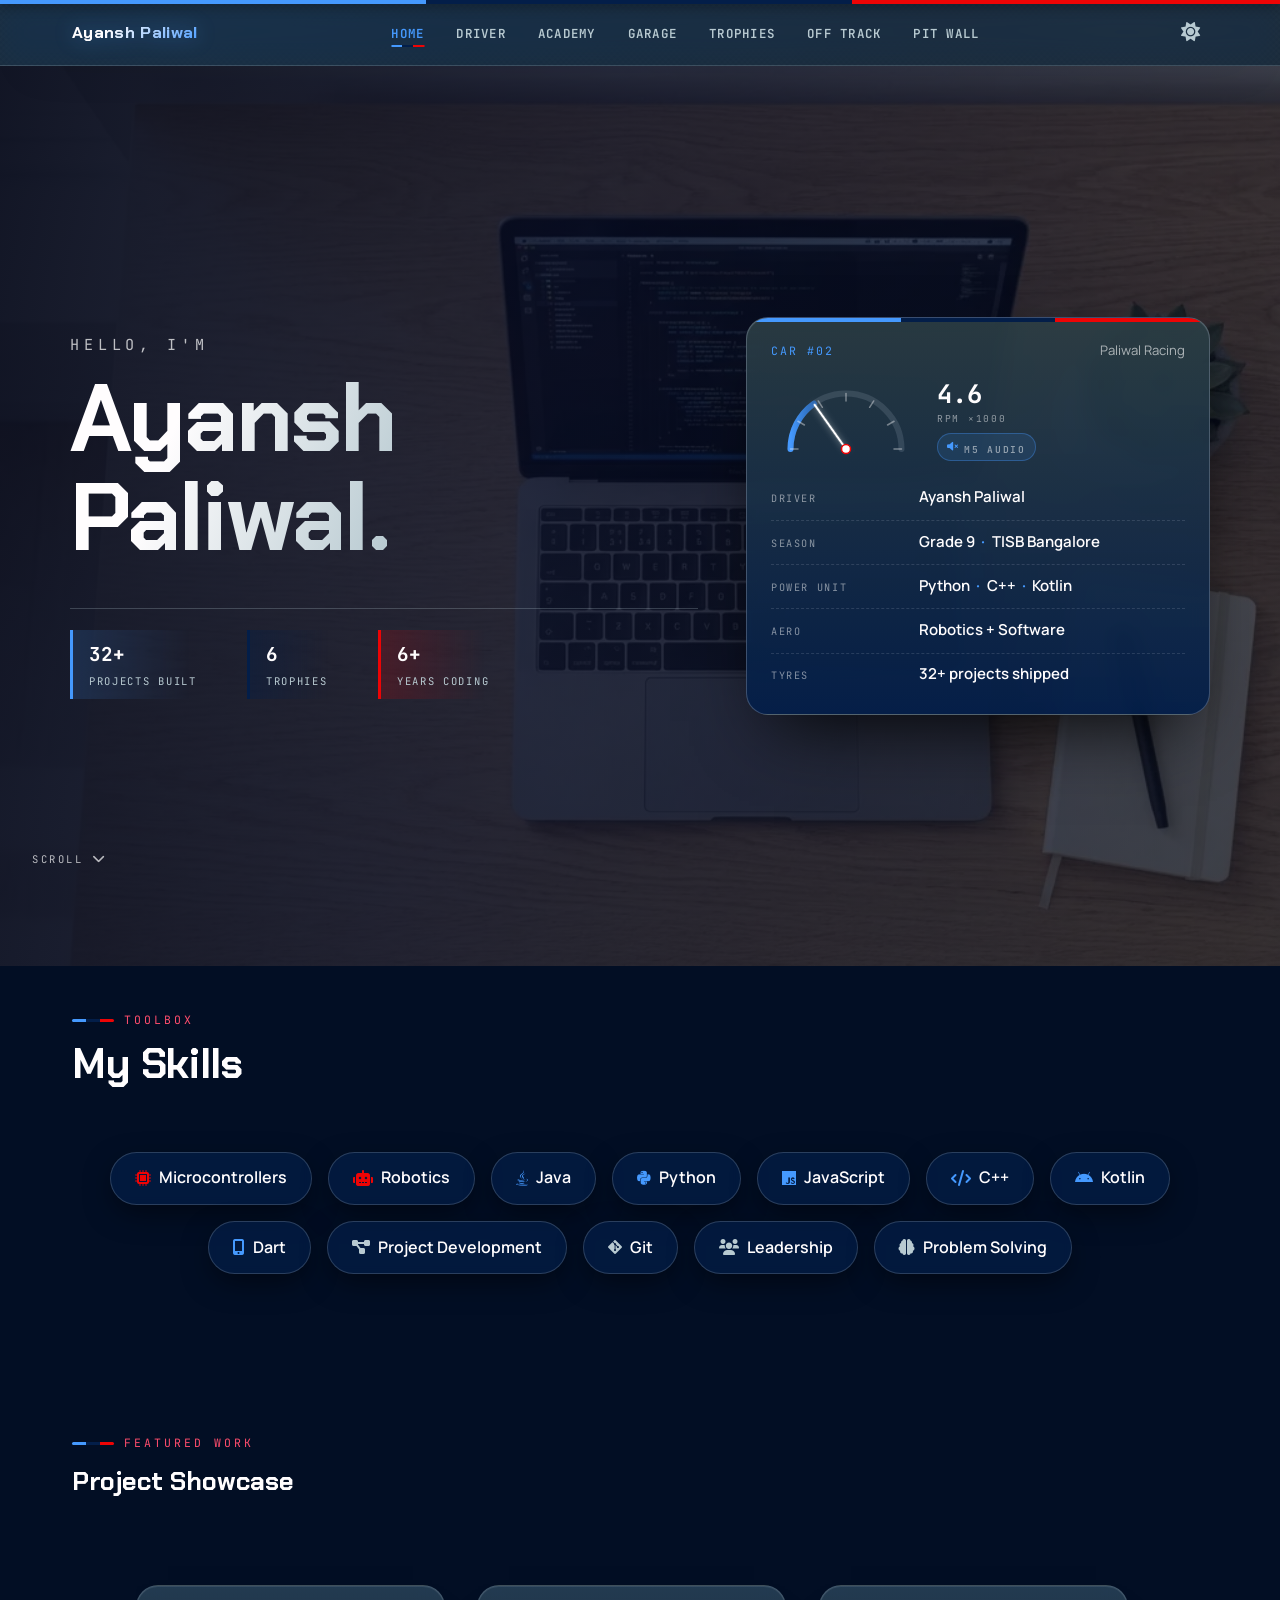
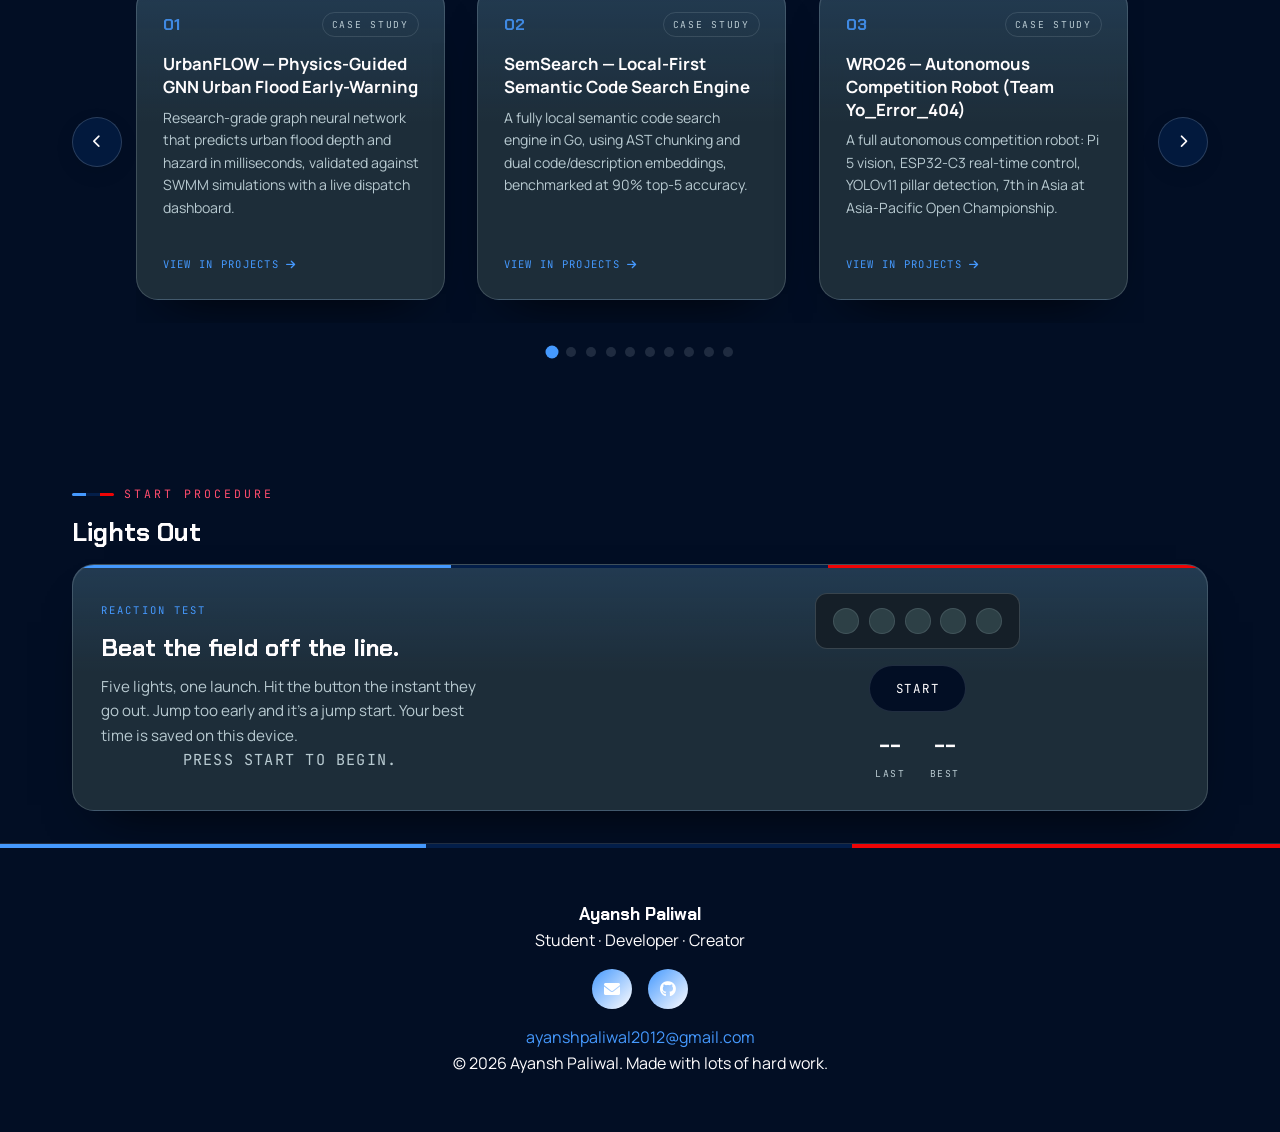
==== commit b9ee383b: "Configure canonical domain ayanshp.dev and scale down blog popup images to original compact size" ====
--- a/index.html
+++ b/index.html
@@ -7,6 +7,12 @@
     <title>Ayansh Paliwal — Student · Developer · Creator</title>
     <meta name="description"
         content="Ayansh Paliwal — student, developer and creator building robots, games and software.">
+    <link rel="canonical" href="https://ayanshp.dev/">
+    <meta property="og:title" content="Ayansh Paliwal — Student · Developer · Creator">
+    <meta property="og:description" content="Ayansh Paliwal — student, developer and creator building robots, games and software.">
+    <meta property="og:url" content="https://ayanshp.dev/">
+    <meta property="og:type" content="website">
+    <meta name="twitter:card" content="summary_large_image">
     <link rel="icon" type="image/png" href="assets/favicon.png">
     <link rel="preload" as="image" href="assets/hero_bg.webp" type="image/webp">
     <link rel="preload" as="image" href="assets/profile_picture.webp" type="image/webp">
--- a/css/main.css
+++ b/css/main.css
@@ -1229,12 +1229,49 @@
   max-height: 90vh;
   overflow-y: auto;
   border-radius: 20px;
-  padding: 2rem;
+  border: 1px solid var(--border-color);
+  padding: 2.5rem 2rem 2rem;
   position: relative;
-  box-shadow: var(--shadow);
+  box-shadow: var(--shadow), 0 20px 50px rgba(0, 0, 0, 0.3);
   transform: scale(0.95);
   opacity: 0;
   transition: transform 0.4s cubic-bezier(0.16, 1, 0.3, 1), opacity 0.4s ease;
+}
+
+/* Curved BMW Livery Stripe ONLY at the top border */
+.popup-content::before {
+  content: "";
+  position: absolute;
+  top: 0;
+  left: 0;
+  right: 0;
+  height: 5px;
+  background: var(--livery-stripe);
+  border-top-left-radius: 20px;
+  border-top-right-radius: 20px;
+  pointer-events: none;
+  z-index: 10;
+}
+
+/* Prevent popup vertical scrollbar from overlapping/blocking the top curved color bar */
+.popup-content::-webkit-scrollbar {
+  width: 8px;
+}
+
+.popup-content::-webkit-scrollbar-track {
+  background: transparent;
+  margin-top: 10px;
+  margin-bottom: 10px;
+}
+
+.popup-content::-webkit-scrollbar-thumb {
+  background: rgba(var(--primary-rgb), 0.35);
+  border-radius: 8px;
+  border: 2px solid var(--bg-primary);
+}
+
+.popup-content::-webkit-scrollbar-thumb:hover {
+  background: var(--primary-color);
 }
 
 .popup.active .popup-content {
@@ -1253,15 +1290,139 @@
   margin-bottom: 1rem;
 }
 
-.popup-body p,
-.popup-body img {
-  margin-bottom: 1rem;
+.popup-body {
+  font-size: 1.02rem;
   line-height: 1.8;
+  color: var(--text-primary);
+}
+
+.popup-body p {
+  margin-bottom: 1.25rem;
+  line-height: 1.8;
+}
+
+.popup-body h3 {
+  font-size: 1.35rem;
+  font-weight: 700;
+  margin: 2rem 0 0.85rem 0;
+  color: var(--text-primary);
+  display: flex;
+  align-items: center;
+  gap: 0.5rem;
+}
+
+.popup-body h3::before {
+  content: "";
+  display: inline-block;
+  width: 4px;
+  height: 1.1em;
+  background: var(--bmw-blue-shine);
+  border-radius: 2px;
+}
+
+.popup-body h4 {
+  font-size: 1.15rem;
+  font-weight: 600;
+  margin: 1.5rem 0 0.6rem 0;
+  color: var(--text-primary);
+}
+
+.popup-body ul,
+.popup-body ol {
+  margin: 1rem 0 1.5rem 1.5rem;
+  padding-left: 0.5rem;
+}
+
+.popup-body li {
+  margin-bottom: 0.65rem;
+  line-height: 1.7;
+}
+
+.popup-body strong {
+  color: var(--text-primary);
+  font-weight: 600;
+}
+
+.popup-media-figure {
+  text-align: center;
+  margin: 2rem auto;
+}
+
+.popup-media-figure img {
+  max-width: 45%;
+  max-height: 380px;
+  width: auto;
+  height: auto;
+  display: block;
+  margin: 0 auto;
+  border-radius: 12px;
+  box-shadow: 0 8px 24px rgba(3, 30, 73, 0.12);
+  border: 1px solid var(--border-color);
+  object-fit: contain;
+}
+
+[data-theme="dark"] .popup-media-figure img {
+  box-shadow: 0 8px 24px rgba(0, 0, 0, 0.45);
+}
+
+.popup-media-caption {
+  font-size: 0.85rem;
+  color: var(--text-secondary);
+  margin-top: 0.65rem;
+  font-style: italic;
+}
+
+.popup-resources {
+  display: flex;
+  flex-direction: column;
+  gap: 0.75rem;
+  margin-top: 1rem;
+}
+
+.popup-btn {
+  display: inline-flex;
+  align-items: center;
+  gap: 0.65rem;
+  width: fit-content;
+  padding: 0.8rem 1.5rem;
+  border-radius: 8px;
+  font-weight: 600;
+  font-size: 0.95rem;
+  text-decoration: none;
+  transition: transform 0.2s ease, box-shadow 0.2s ease, opacity 0.2s ease;
+  box-shadow: 0 4px 12px rgba(0, 0, 0, 0.1);
+  color: #ffffff !important;
+}
+
+.popup-btn:hover {
+  transform: translateY(-2px);
+  box-shadow: 0 6px 18px rgba(0, 0, 0, 0.18);
+  opacity: 0.95;
+}
+
+.popup-btn-dark {
+  background: #24292e;
+}
+
+.popup-btn-blue {
+  background: #0ea5e9;
+}
+
+.popup-btn-green {
+  background: #10b981;
+}
+
+.popup-btn-purple {
+  background: #8b5cf6;
+}
+
+.popup-btn-red {
+  background: var(--bmw-strong-red);
 }
 
 .popup-body img {
   max-width: 100%;
-  border-radius: 10px;
+  border-radius: 12px;
 }
 
 .close-btn {
@@ -3040,11 +3201,6 @@
 /* --------------------------------------------------------------------------
    7. Popups, footer and cursor
    -------------------------------------------------------------------------- */
-.popup-content {
-  border-top: 4px solid transparent;
-  border-image: var(--livery-stripe) 1;
-}
-
 footer::before {
   height: 4px;
   background: var(--livery-stripe);
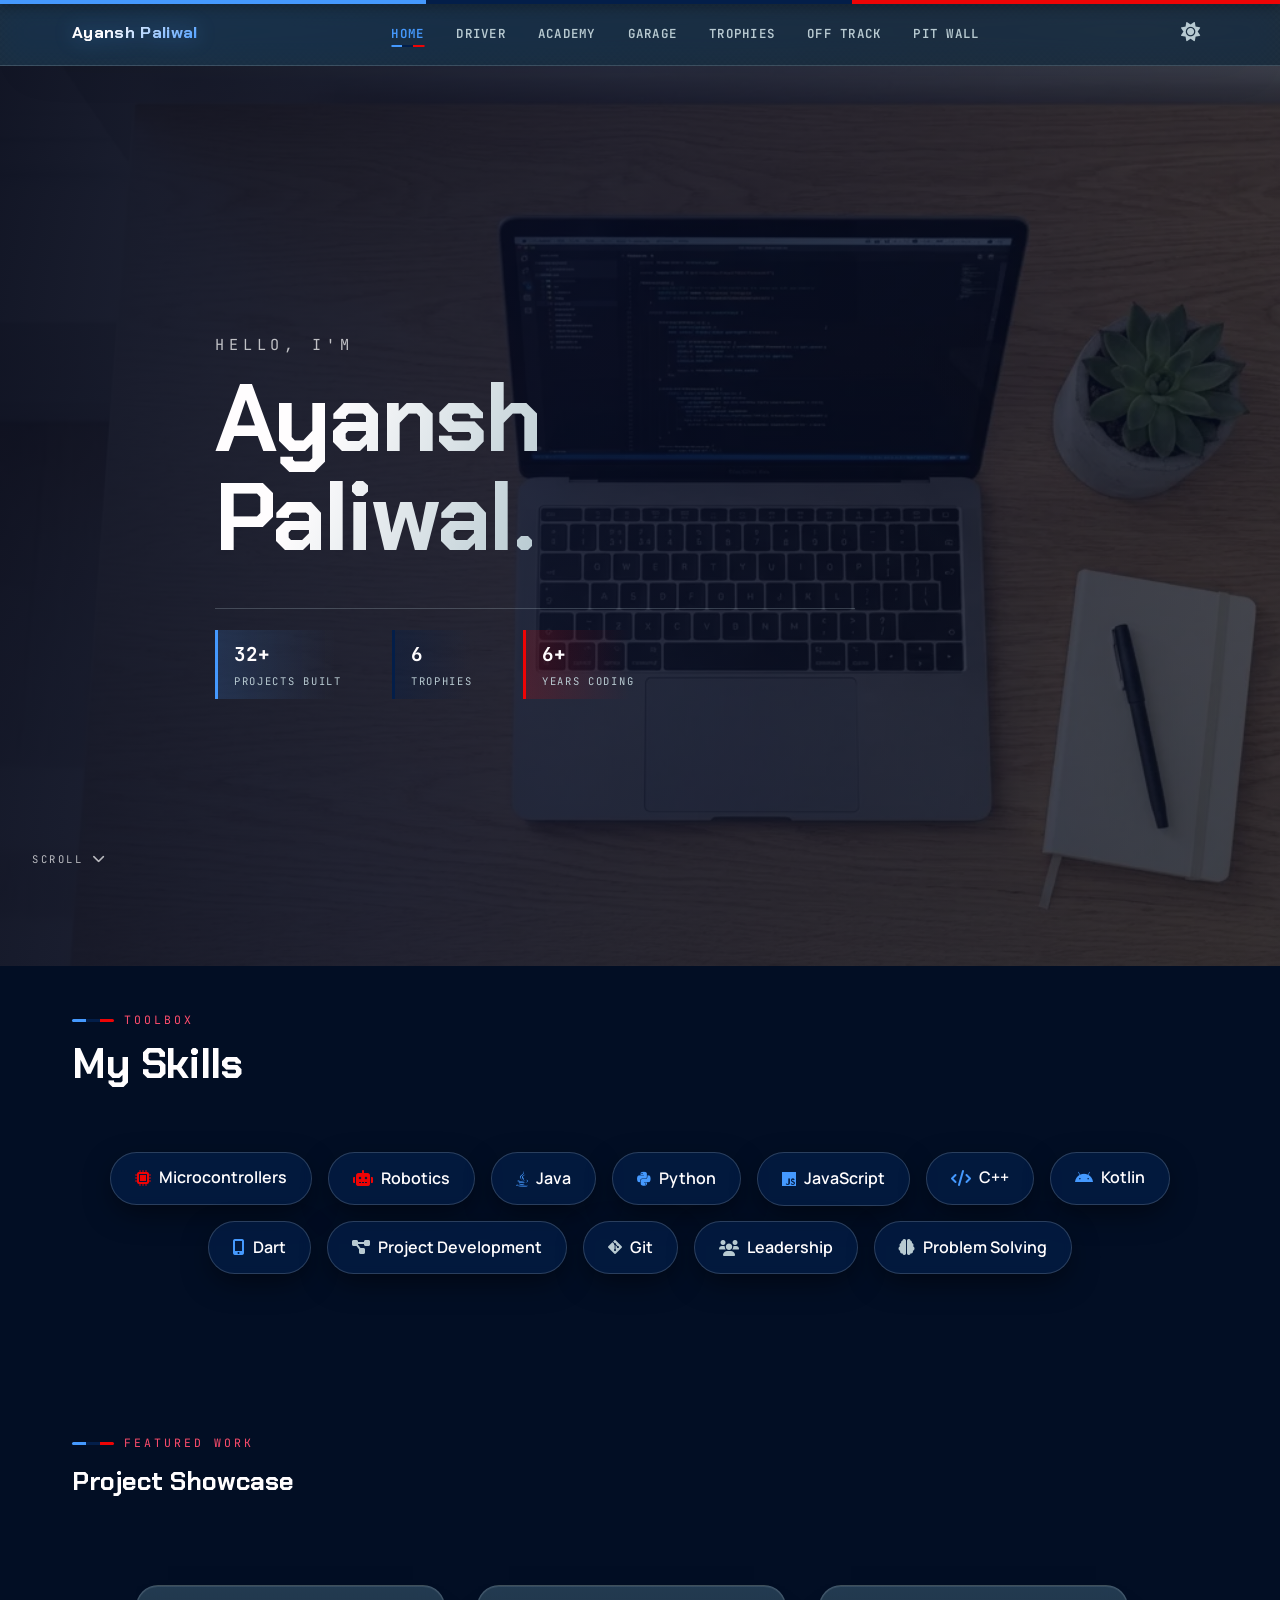
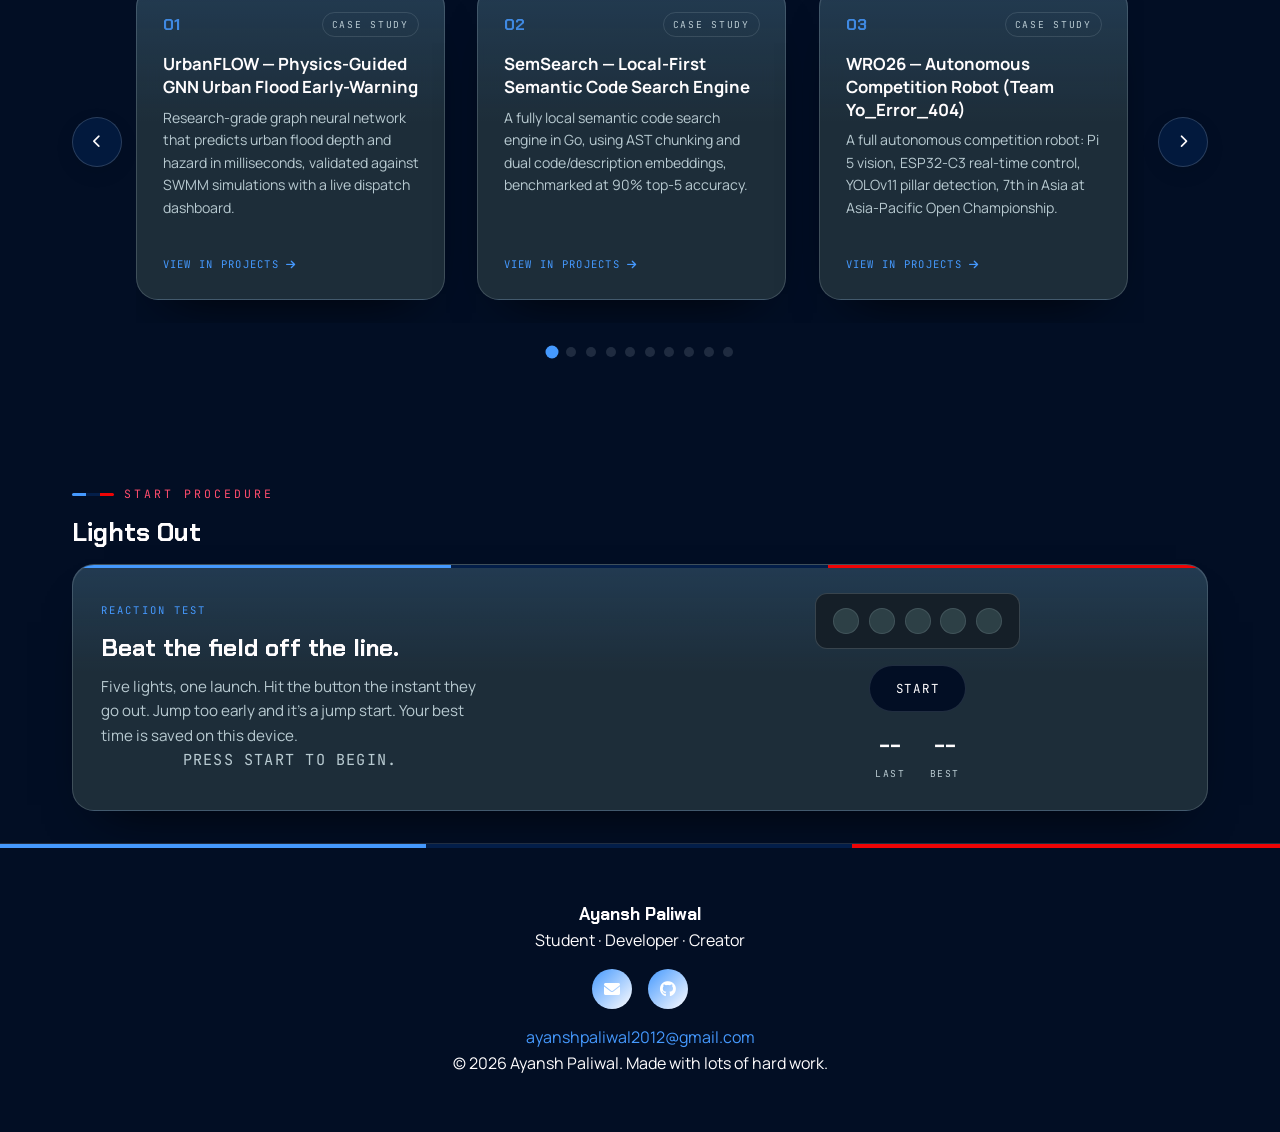
==== commit cc9e89cf: "Remove telemetry tachometer card, M5 engine audio assets, and clean up hero layout" ====
--- a/index.html
+++ b/index.html
@@ -69,71 +69,6 @@
                                         Coding</span></div>
                             </div>
                         </div>
-
-                        <aside class="spec-card" aria-label="Driver telemetry">
-                            <div class="spec-head">
-                                <span class="spec-id">Car #02</span>
-                                <span class="spec-team">Paliwal Racing</span>
-                            </div>
-
-                            <div class="tacho">
-                                <svg class="tacho-svg" viewBox="0 0 200 120" role="img"
-                                    aria-label="Telemetry tachometer">
-                                    <defs>
-                                        <linearGradient id="tacho-grad" x1="26" y1="60" x2="174" y2="60"
-                                            gradientUnits="userSpaceOnUse">
-                                            <stop offset="0" stop-color="#4599fe" />
-                                            <stop offset="0.5" stop-color="#031e49" />
-                                            <stop offset="1" stop-color="#ee0405" />
-                                        </linearGradient>
-                                    </defs>
-                                    <path class="tacho-track" d="M 26 96 A 74 74 0 0 1 174 96" />
-                                    <path class="tacho-fill" d="M 26 96 A 74 74 0 0 1 174 96" />
-                                    <g class="tacho-ticks">
-                                        <line x1="26" y1="96" x2="36" y2="96" />
-                                        <line x1="35.9" y1="59" x2="44.6" y2="64" />
-                                        <line x1="63" y1="31.9" x2="68.5" y2="40.4" />
-                                        <line x1="100" y1="22" x2="100" y2="32" />
-                                        <line x1="137" y1="31.9" x2="131.5" y2="40.4" />
-                                        <line x1="164.1" y1="59" x2="155.4" y2="64" />
-                                        <line x1="174" y1="96" x2="164" y2="96" />
-                                    </g>
-                                    <line class="tacho-needle" x1="100" y1="96" x2="100" y2="24" />
-                                    <circle class="tacho-hub" cx="100" cy="96" r="6" />
-                                </svg>
-                                <div class="tacho-readout">
-                                    <b id="tacho-value">0</b>
-                                    <span>RPM &times;1000</span>
-                                    <button type="button" class="tacho-sound-btn" id="tacho-sound-toggle" aria-label="Toggle BMW M5 engine sound" title="Toggle BMW M5 Sound">
-                                        <i class="fas fa-volume-mute"></i> <span>M5 Audio</span>
-                                    </button>
-                                </div>
-                            </div>
-
-                            <dl class="spec-rows">
-                                <div class="spec-row">
-                                    <dt>Driver</dt>
-                                    <dd>Ayansh Paliwal</dd>
-                                </div>
-                                <div class="spec-row">
-                                    <dt>Season</dt>
-                                    <dd>Grade 9<span class="spec-sep">&middot;</span>TISB Bangalore</dd>
-                                </div>
-                                <div class="spec-row">
-                                    <dt>Power Unit</dt>
-                                    <dd>Python<span class="spec-sep">&middot;</span>C++<span
-                                            class="spec-sep">&middot;</span>Kotlin</dd>
-                                </div>
-                                <div class="spec-row">
-                                    <dt>Aero</dt>
-                                    <dd>Robotics + Software</dd>
-                                </div>
-                                <div class="spec-row">
-                                    <dt>Tyres</dt>
-                                    <dd>32+ projects shipped</dd>
-                                </div>
-                            </dl>
-                        </aside>
                     </div>
                 </div>
                 <div class="hero-scroll" aria-hidden="true">
--- a/css/main.css
+++ b/css/main.css
@@ -1372,6 +1372,63 @@
   font-style: italic;
 }
 
+/* Telemetry Formula Box */
+.popup-formula-card {
+  margin: 1.75rem auto;
+  max-width: 480px;
+  padding: 1.25rem 1.75rem;
+  background: var(--surface-2);
+  border: 1px solid var(--border-color);
+  border-left: 4px solid var(--bmw-blue-shine);
+  border-radius: 12px;
+  display: flex;
+  align-items: center;
+  justify-content: center;
+  gap: 1rem;
+  font-family: var(--font-mono, 'JetBrains Mono', monospace);
+  font-size: 1.05rem;
+  color: var(--text-primary);
+  box-shadow: 0 4px 16px rgba(0, 0, 0, 0.06);
+}
+
+.popup-formula-lhs {
+  font-weight: 700;
+  color: var(--primary-color);
+  letter-spacing: 0.02em;
+}
+
+.popup-formula-op {
+  font-weight: 600;
+  color: var(--text-secondary);
+  font-size: 1.2rem;
+}
+
+.popup-formula-fraction {
+  display: inline-flex;
+  flex-direction: column;
+  vertical-align: middle;
+  text-align: center;
+}
+
+.popup-formula-num {
+  border-bottom: 2px solid var(--primary-color);
+  padding: 0 0.5rem 0.25rem;
+  font-weight: 600;
+  color: var(--text-primary);
+}
+
+.popup-formula-den {
+  padding: 0.25rem 0.5rem 0;
+  font-weight: 600;
+  color: var(--text-secondary);
+}
+
+.popup-formula-fraction sub {
+  font-size: 0.72em;
+  color: var(--bmw-blue-shine);
+  font-weight: 500;
+}
+
 .popup-resources {
   display: flex;
   flex-direction: column;
@@ -2684,12 +2741,13 @@
 .hero-layout {
   position: relative;
   z-index: 2;
-  display: grid;
-  grid-template-columns: minmax(0, 1.15fr) minmax(0, 0.85fr);
-  gap: 3rem;
-  align-items: center;
+  display: flex;
+  flex-direction: column;
+  justify-content: center;
+  align-items: flex-start;
   width: 100%;
-  max-width: 1140px;
+  max-width: 850px;
+  margin: 0 auto;
 }
 
 /* Telemetry stat strip */
@@ -2838,7 +2896,7 @@
   stroke-linecap: round;
   stroke-dasharray: 232.5;
   stroke-dashoffset: 232.5;
-  transition: stroke-dashoffset 1.1s cubic-bezier(0.22, 1, 0.36, 1);
+  transition: none;
 }
 
 .tacho-ticks line {
@@ -2851,7 +2909,7 @@
   transform-box: view-box;
   transform-origin: 100px 96px;
   transform: rotate(-90deg);
-  transition: transform 1.1s cubic-bezier(0.22, 1, 0.36, 1);
+  transition: none;
   stroke: #fff;
   stroke-width: 3;
   stroke-linecap: round;
@@ -3277,8 +3335,8 @@
    -------------------------------------------------------------------------- */
 @media (max-width: 980px) {
   .hero-layout {
-    grid-template-columns: 1fr;
-    gap: 2rem;
+    width: 100%;
+    padding: 0 1rem;
   }
 
   .lights-out {
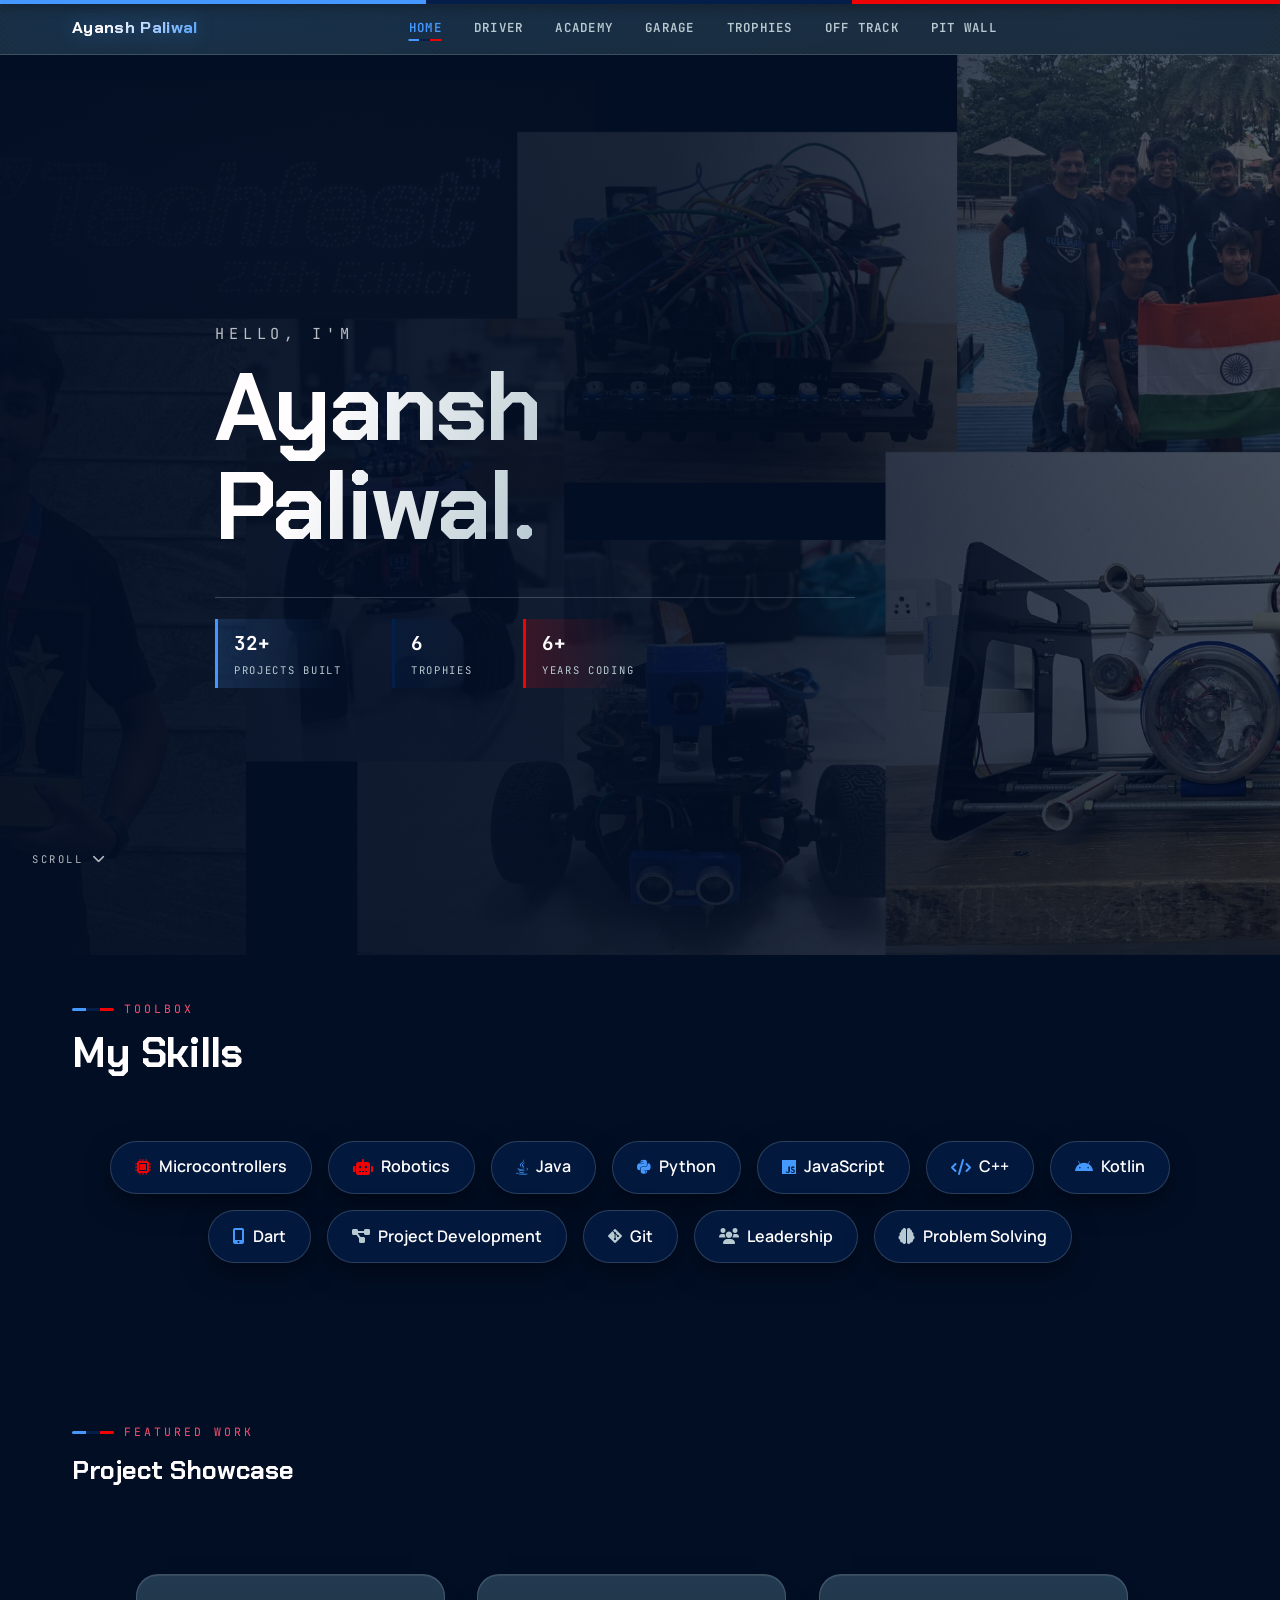
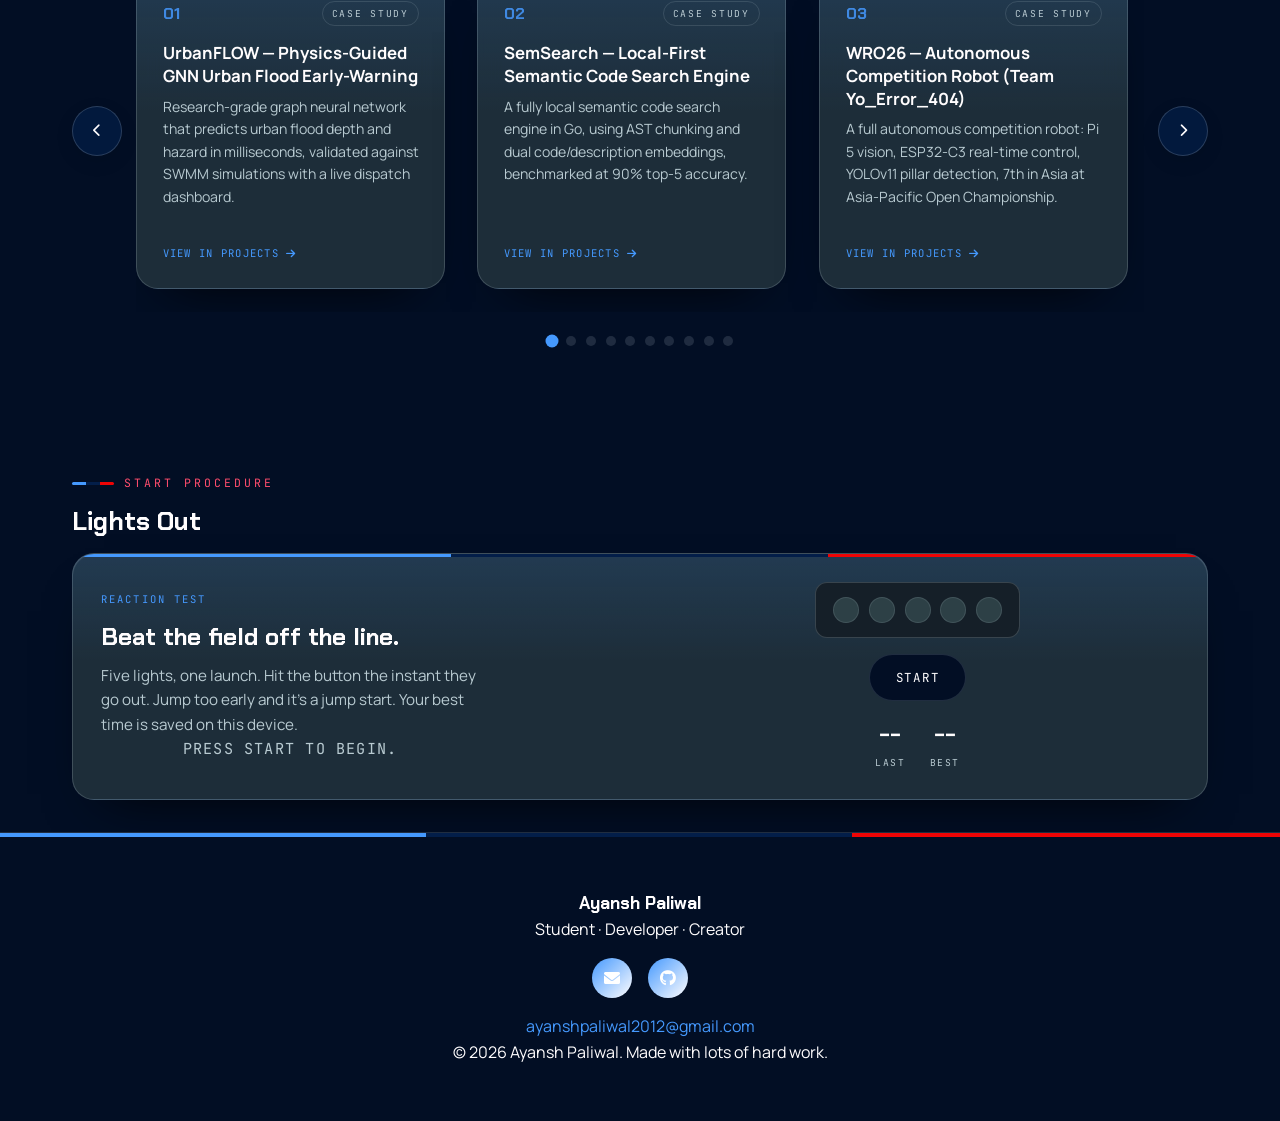
==== commit b6844d8b: "Remove theme toggle, force permanent dark mode, and update hero background banner" ====
--- a/index.html
+++ b/index.html
@@ -25,7 +25,8 @@
 
 <body>
     <script>
-        document.body.setAttribute('data-theme', localStorage.getItem('theme') || 'dark');
+        document.body.setAttribute('data-theme', 'dark');
+        localStorage.setItem('theme', 'dark');
     </script>
     <header>
         <nav>
@@ -40,9 +41,6 @@
                 <li><a href="#" class="nav-link" data-section="blog">Pit Wall</a></li>
             </ul>
             <div class="nav-controls">
-                <button class="theme-toggle" aria-label="Toggle dark mode">
-                    <i class="fas fa-moon"></i>
-                </button>
                 <button class="mobile-menu-toggle" aria-label="Toggle menu">
                     <i class="fas fa-bars"></i>
                 </button>
--- a/css/main.css
+++ b/css/main.css
@@ -27,31 +27,32 @@
   --accent-color: #ee0405;
   --accent-rgb: 238, 4, 5;
 
-  /* Skill groups color codes (Light Mode) */
-  --hardware-rgb: 238, 4, 5;      /* Strong Red */
-  --software-rgb: 69, 153, 254;   /* Blue Shine */
-  --logic-rgb: 45, 64, 70;        /* Gunmetal */
-
-  /* Text & backgrounds (Light mode - crisp Royal White with Gunmetal/Navy text) */
-  --text-primary: #031e49;
-  --text-secondary: #2d4046;
-  --bg-primary: #f5f8fa;
-  --bg-secondary: rgba(255, 253, 254, 0.92);
+  /* Skill groups neon glows */
+  --hardware-rgb: 238, 4, 5;
+  --software-rgb: 69, 153, 254;
+  --logic-rgb: 184, 202, 209;
+
+  /* Text & backgrounds — Dark mode default */
+  --text-primary: #fffdfe;
+  --text-secondary: #b8cad1;
+  --bg-primary: #020e24; /* Deep BMW Oxford Navy night */
+  --bg-secondary: rgba(45, 64, 70, 0.45); /* Gunmetal glass */
 
   /* Surface tiers */
-  --surface-1: rgba(255, 253, 254, 0.92);
-  --surface-2: rgba(235, 242, 247, 0.9);
-  --surface-lift: #ffffff;
-  --hairline: rgba(184, 202, 209, 0.5);
-  --border-color: rgba(184, 202, 209, 0.6);
-
-  --shadow: 0 10px 30px -5px rgba(3, 30, 73, 0.09);
-  --glass-shadow: 0 8px 32px 0 rgba(3, 30, 73, 0.06);
-  --gradient: linear-gradient(135deg, #4599fe 0%, #031e49 100%);
+  --surface-1: rgba(45, 64, 70, 0.65);
+  --surface-2: rgba(3, 30, 73, 0.7);
+  --surface-lift: rgba(69, 153, 254, 0.12);
+  --hairline: rgba(184, 202, 209, 0.22);
+  --border-color: rgba(184, 202, 209, 0.16);
+
+  --shadow: 0 10px 30px -5px rgba(0, 0, 0, 0.55);
+  --glass-shadow: 0 8px 32px 0 rgba(0, 0, 0, 0.35);
+  --gradient: linear-gradient(135deg, #4599fe 0%, #fffdfe 100%);
   --header-height: 80px;
 }
 
-[data-theme="dark"] {
+[data-theme="dark"],
+body {
   --text-primary: #fffdfe;
   --text-secondary: #b8cad1;
   --bg-primary: #020e24; /* Deep BMW Oxford Navy night */
@@ -2501,13 +2502,7 @@
   100% { box-shadow: 0 0 0 16px rgba(var(--primary-rgb), 0), var(--shadow); }
 }
 
-/* About — light-mode tinted band (soft blush → ice blue, echoes hero gradient).
-   Default (no data-theme) is light; dark mode stays transparent. */
 #about {
-  background: linear-gradient(180deg, #fff7f8 0%, #e9f1fc 100%);
-}
-
-[data-theme="dark"] #about {
   background: transparent;
 }
 
@@ -2722,13 +2717,15 @@
    4. Hero — driver profile + telemetry
    -------------------------------------------------------------------------- */
 .hero-backdrop {
-  background-blend-mode: normal;
+  background-position: center center;
+  background-size: cover;
+  background-repeat: no-repeat;
 }
 
 .hero-overlay {
   background:
-    linear-gradient(105deg, rgba(5, 9, 26, 0.92) 0%, rgba(8, 14, 40, 0.72) 42%, rgba(10, 18, 48, 0.42) 100%),
-    linear-gradient(180deg, rgba(0, 0, 0, 0.35), rgba(0, 0, 0, 0.55));
+    linear-gradient(100deg, rgba(2, 14, 36, 0.94) 0%, rgba(2, 14, 36, 0.82) 48%, rgba(2, 14, 36, 0.50) 80%, rgba(2, 14, 36, 0.35) 100%),
+    linear-gradient(180deg, rgba(2, 14, 36, 0.40) 0%, rgba(2, 14, 36, 0.65) 100%);
 }
 
 .hero-content h1 {
